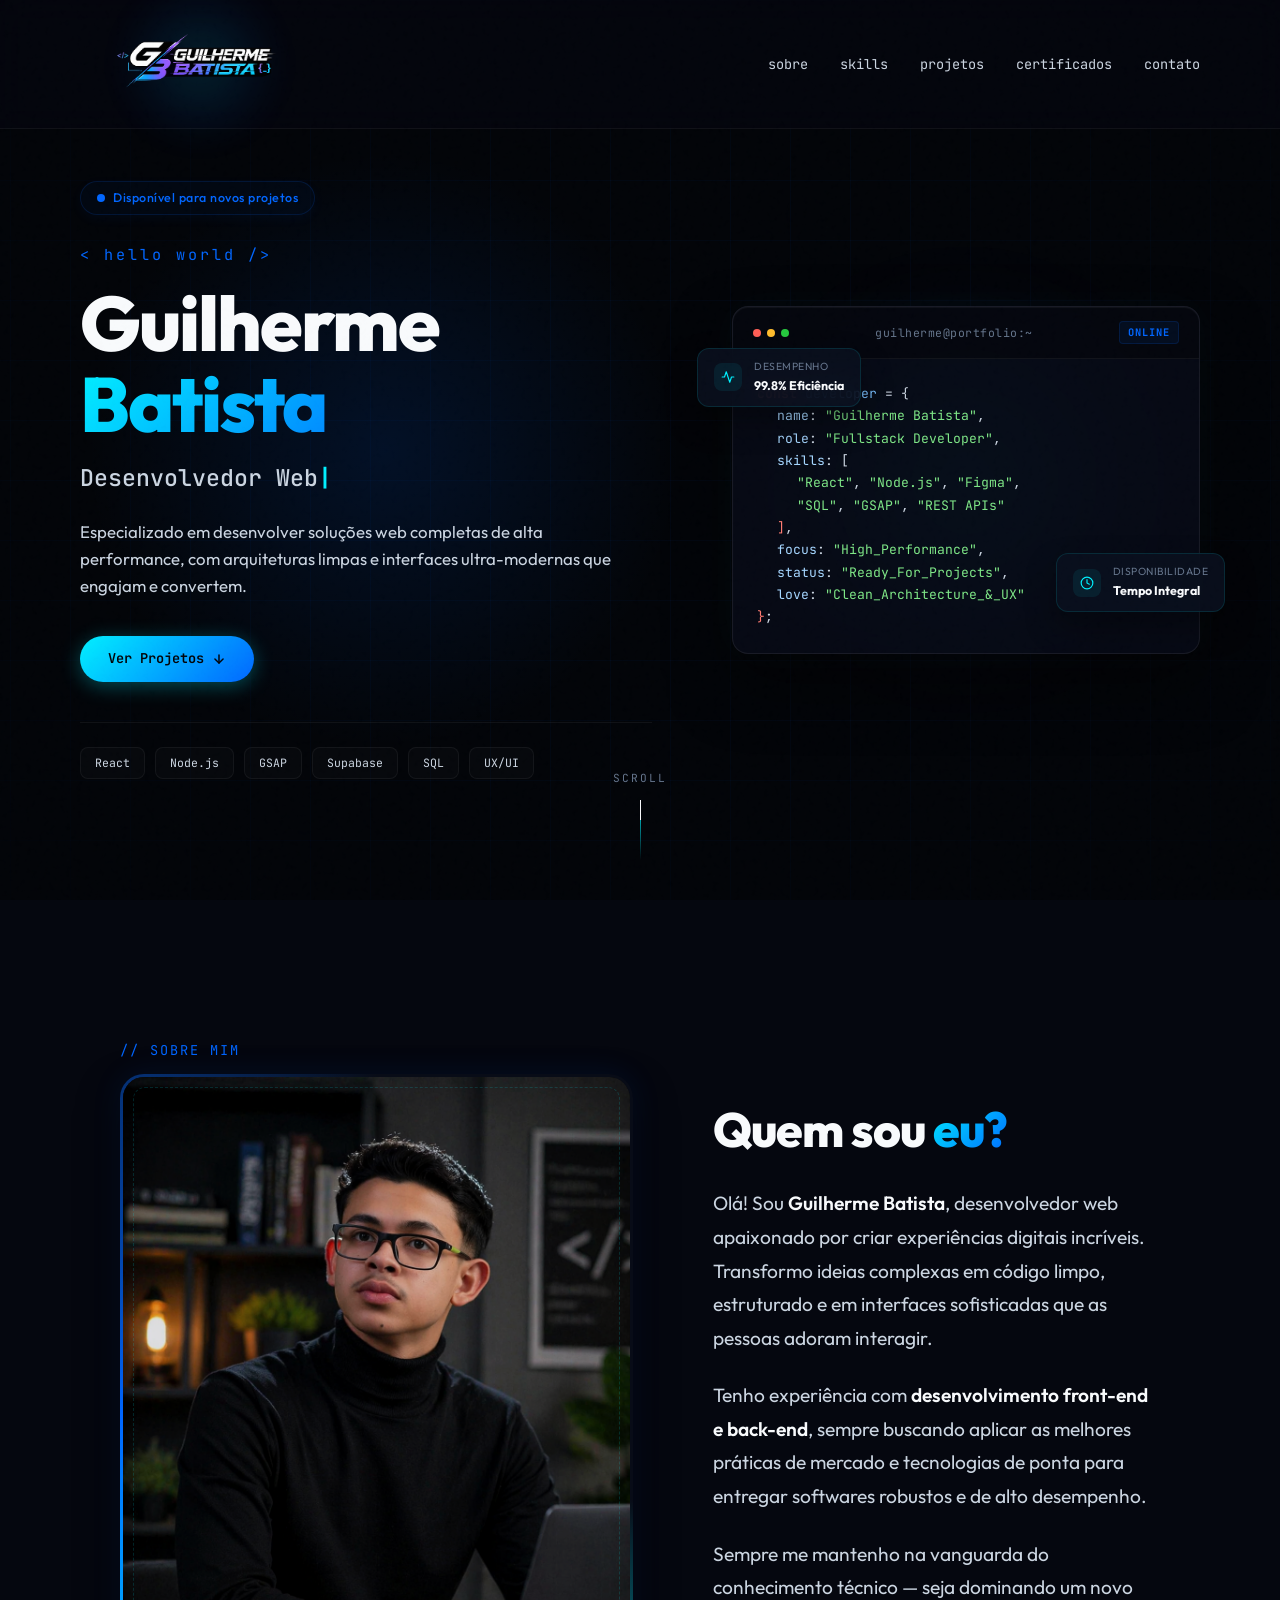
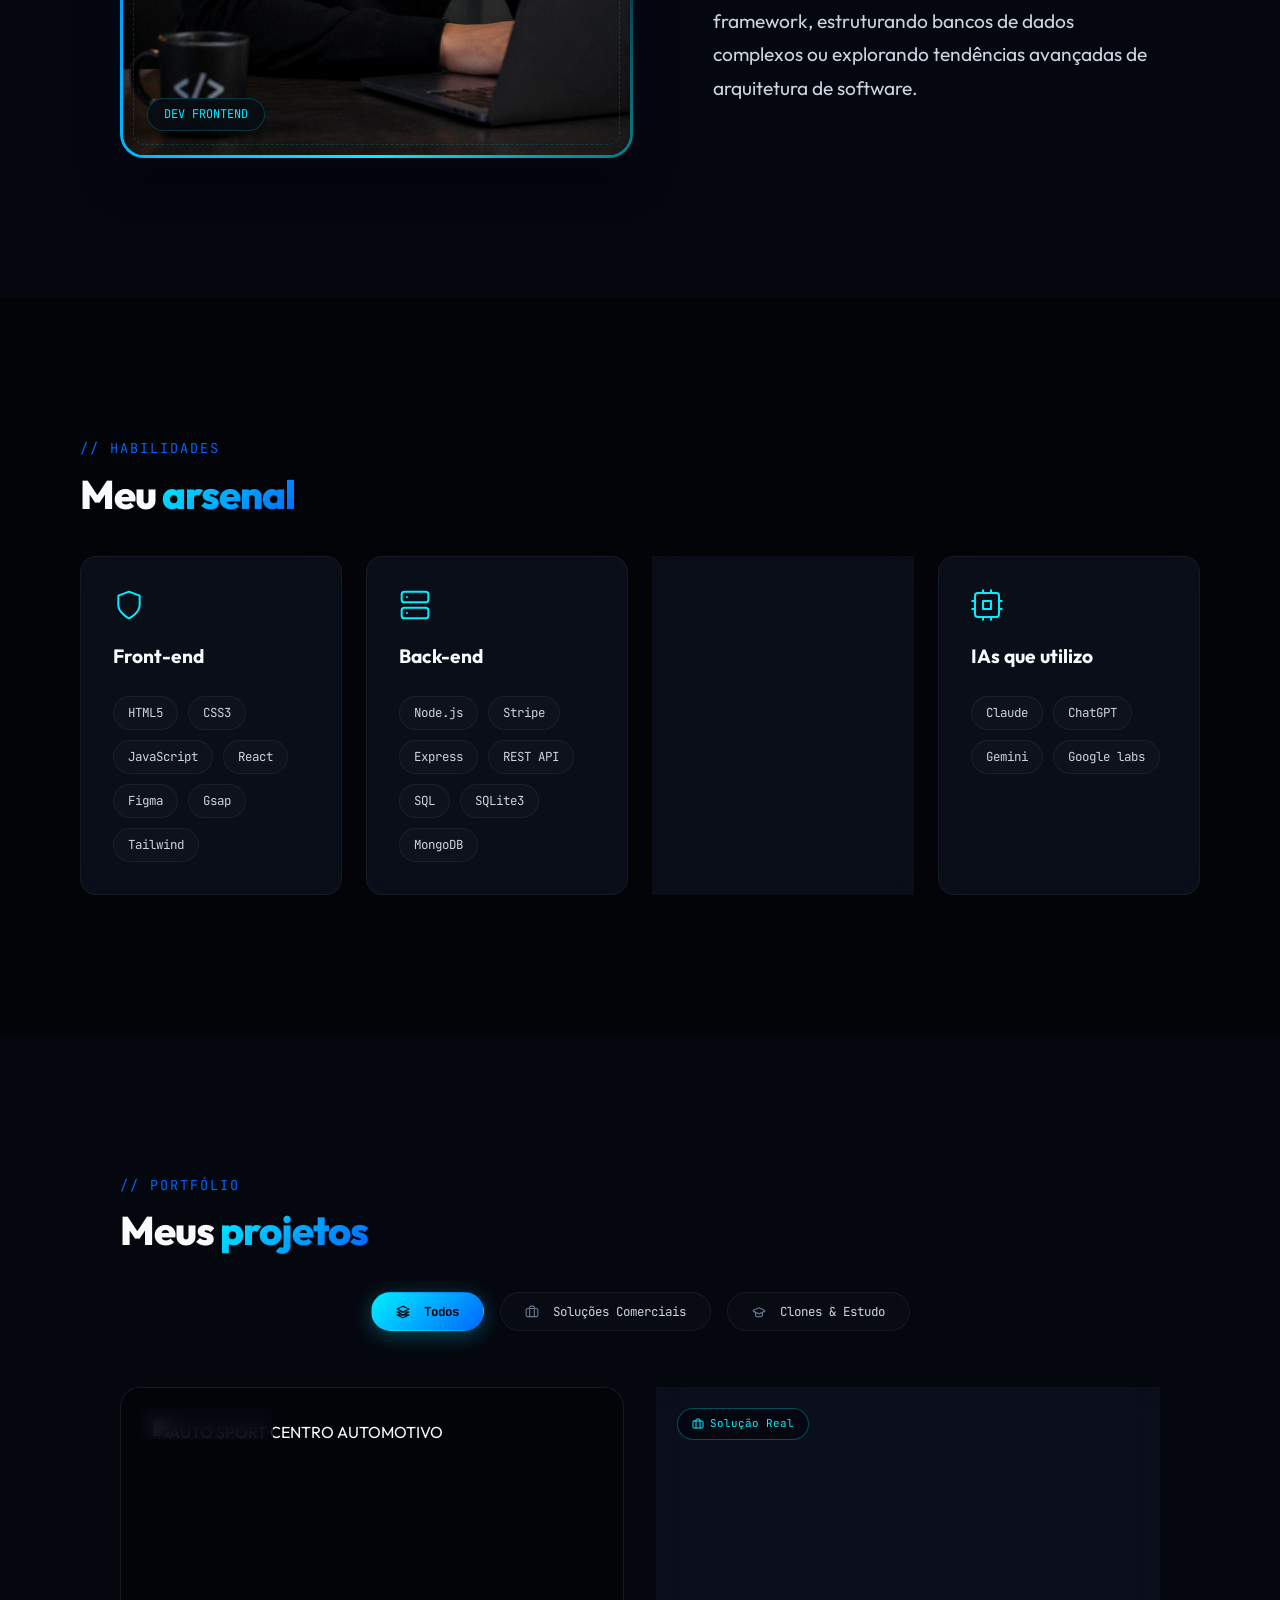
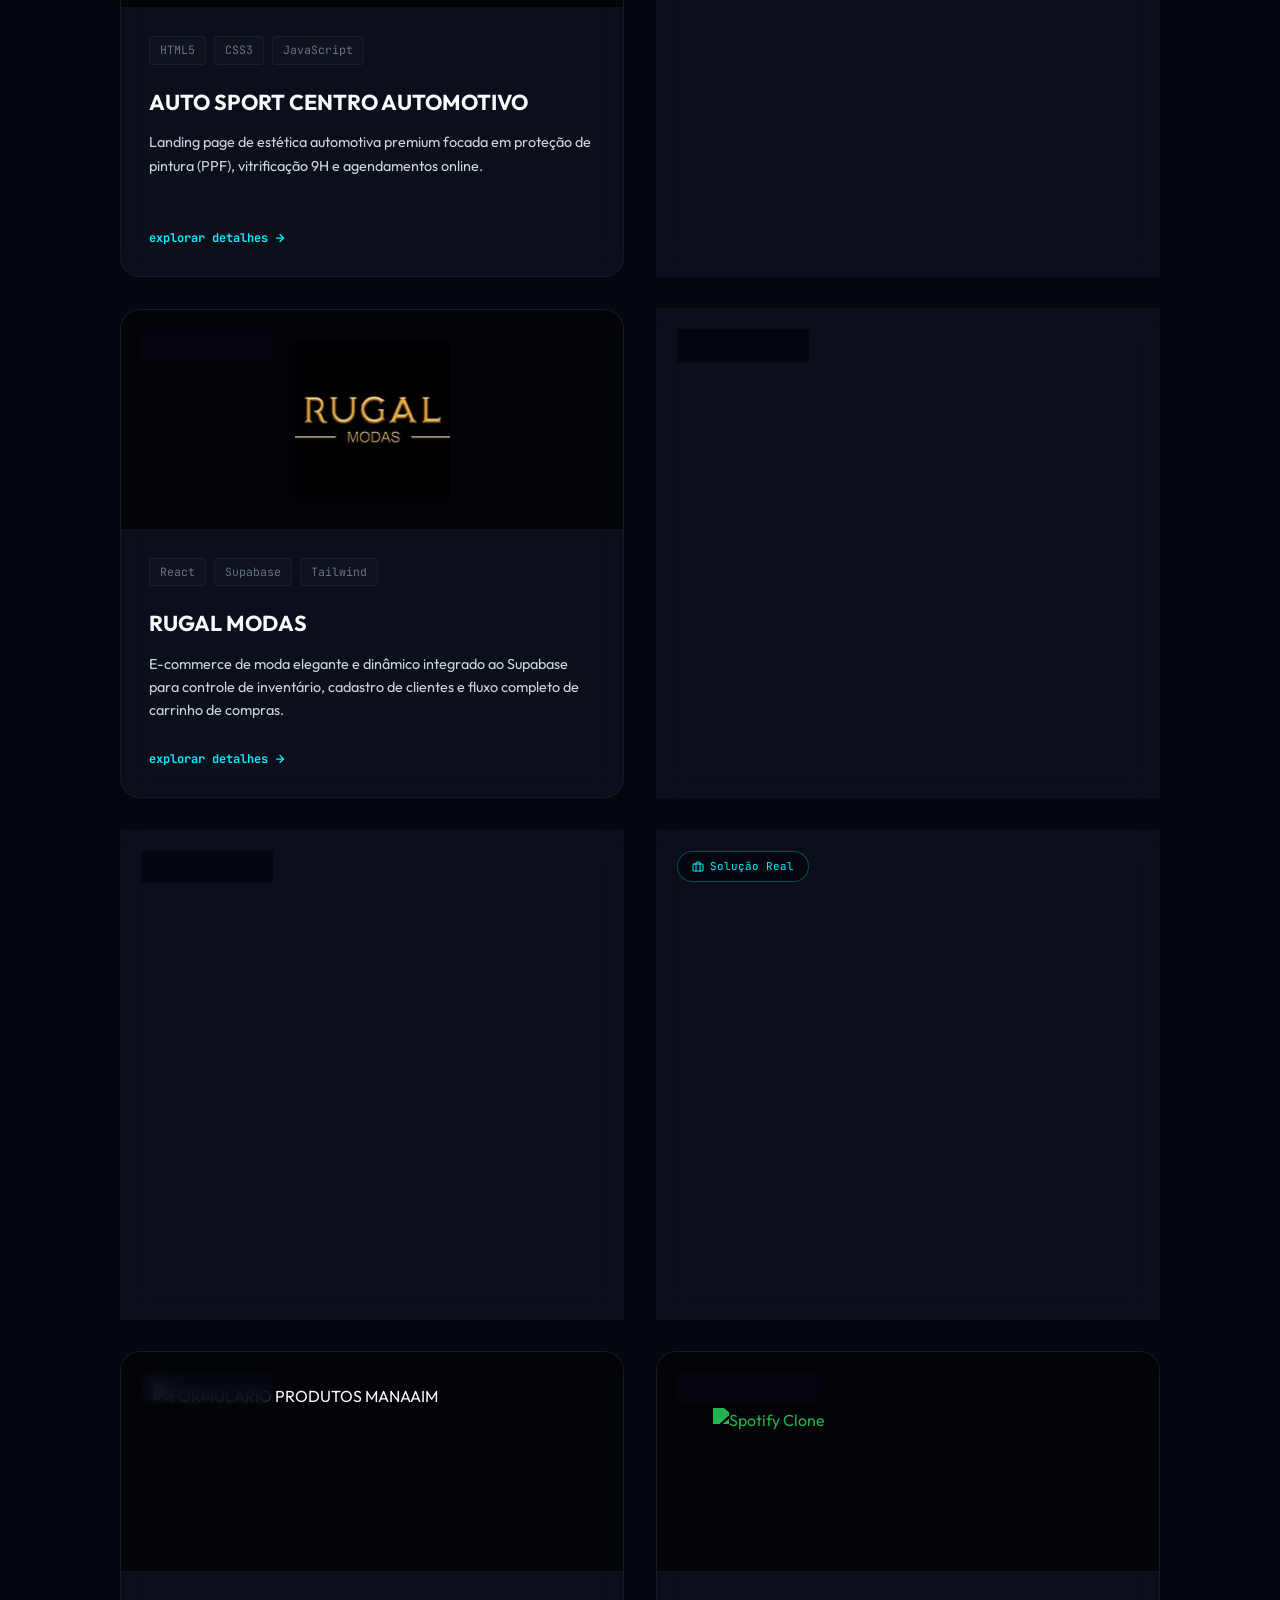
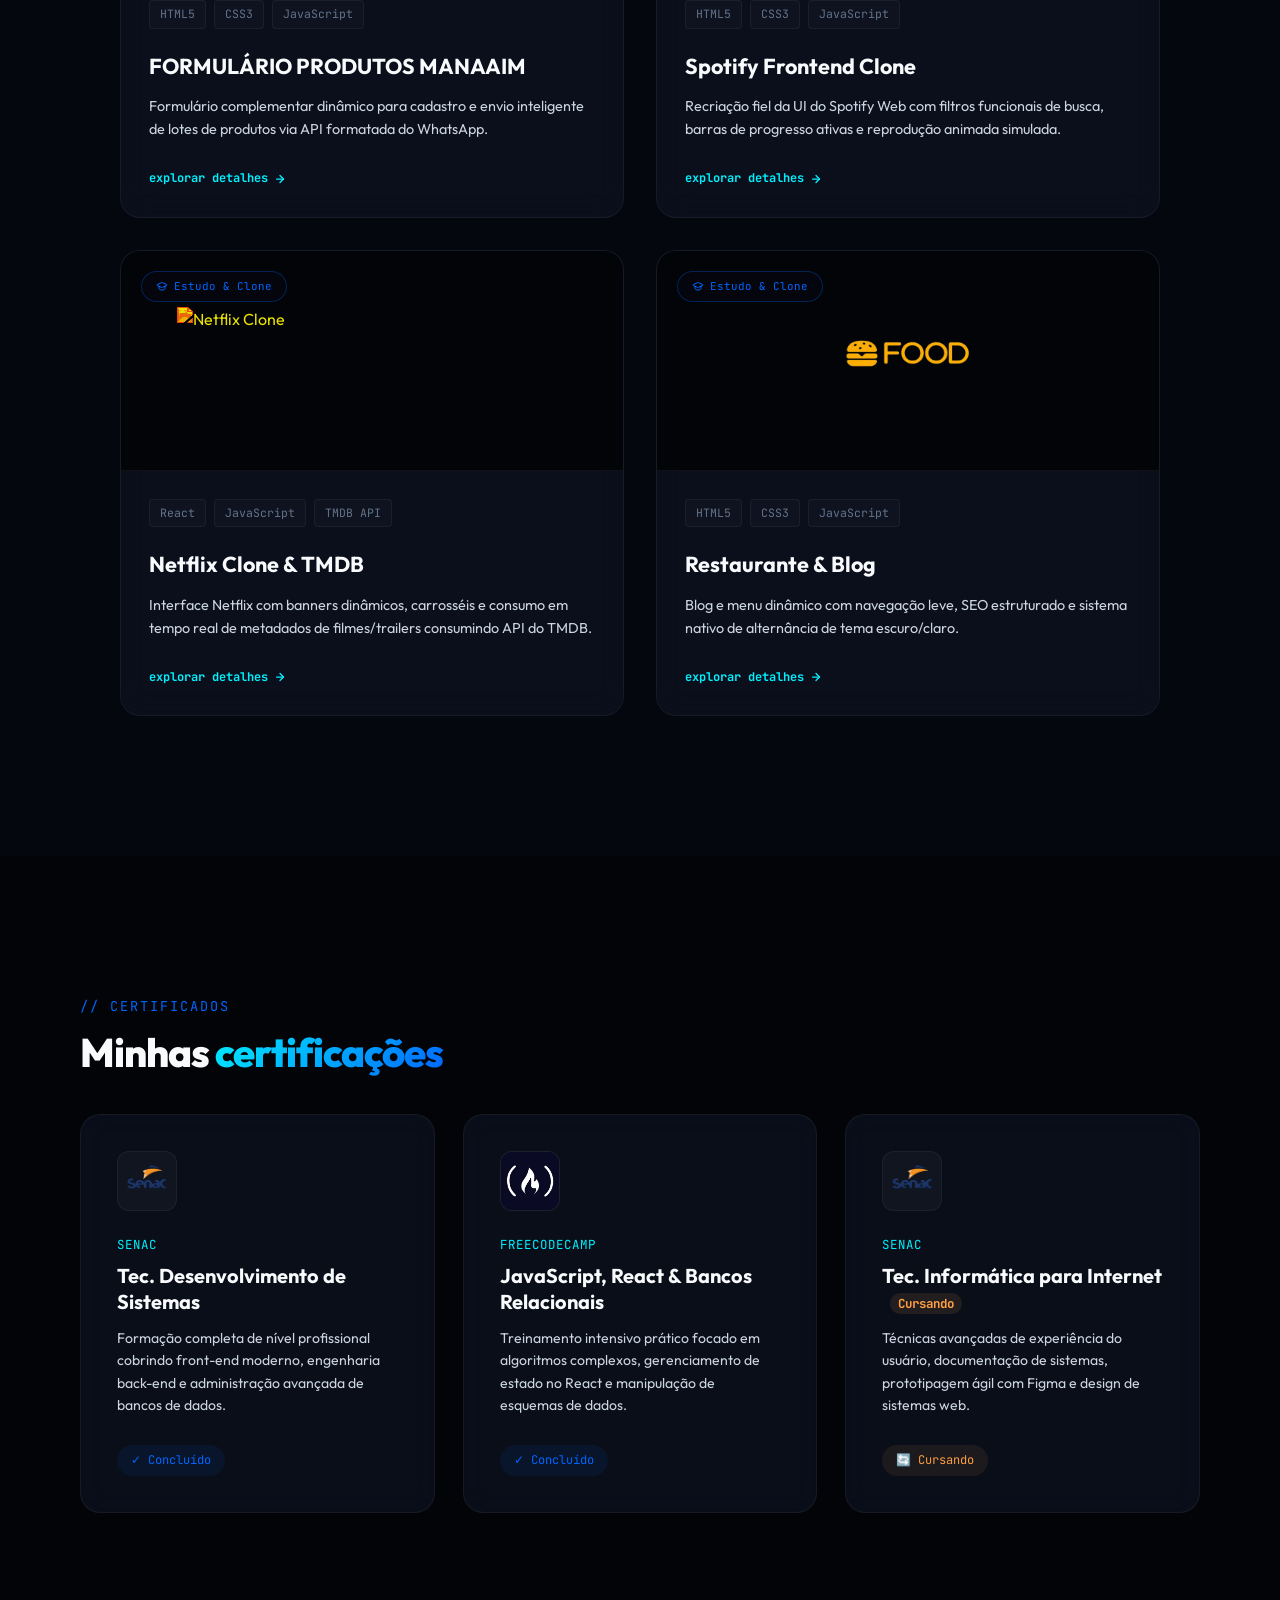
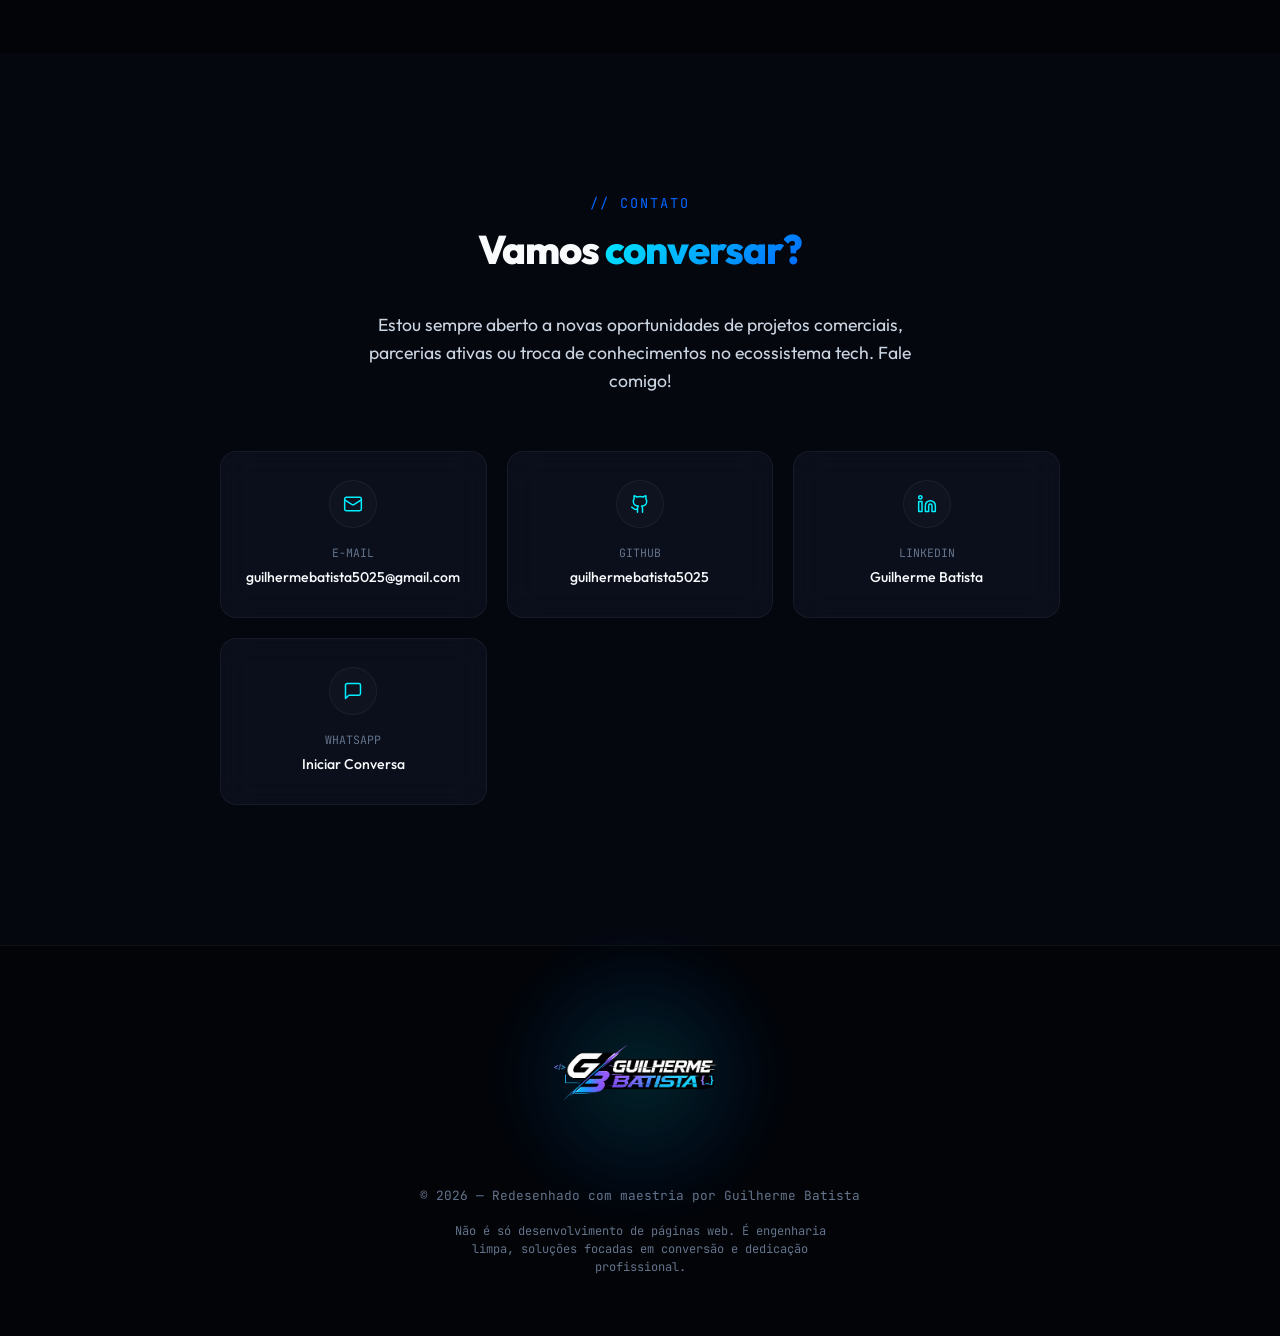
==== index.html @ a352746e "Adicionei minha logo e as imagens junto a uma solução de mostrar o site" ====
<!DOCTYPE html>
<html lang="pt-BR">
<head>
    <meta charset="UTF-8" />
    <meta name="viewport" content="width=device-width, initial-scale=1.0"/>
    <title>Guilherme Batista | Developer Portfolio</title>
    <link rel="icon" href="img-instituições/favicon.ico" type="image/x-icon">
    <link rel="stylesheet" href="style.css">
</head>
<body>

    <!-- Radial Glow Follower (Hero) -->
    <div class="hero-glow" id="heroGlow"></div>

    <!-- NAVEGAÇÃO -->
    <nav id="nav">
        <a href="#hero" class="nav-logo-wrap">
            <div class="logo-laser-container header-logo">
                <div class="logo-laser-inner">
                    <img src="img-projetos/gb-logo.png" alt="GB.dev Logo">
                </div>
            </div>
        </a>
        <ul class="nav-links">
            <li><a href="#sobre">sobre</a></li>
            <li><a href="#habilidades">skills</a></li>
            <li><a href="#projetos">projetos</a></li>
            <li><a href="#certificados">certificados</a></li>
            <li><a href="#contato">contato</a></li>
        </ul>
    </nav>

    <!-- HERO / BANNER PRINCIPAL -->
    <section id="hero">
        <div class="hero-grid"></div>
        <div class="hero-container">
            <!-- Coluna Esquerda: Conteúdo Técnico & Call To Actions -->
            <div class="hero-info">
                <div class="hero-status-badge">
                    <span class="pulse-dot"></span>
                    <span>Disponível para novos projetos</span>
                </div>
                <p class="hero-pre">&lt; hello world /&gt;</p>
                <h1 class="hero-name">Guilherme <span>Batista</span></h1>
                <p class="hero-role" id="typewriter"><span class="type-cursor">|</span></p>
                <p class="hero-description">Especializado em desenvolver soluções web completas de alta performance, com arquiteturas limpas e interfaces ultra-modernas que engajam e convertem.</p>
                
                <div class="hero-btns">
                    <a href="#projetos" class="btn btn-primary">
                        Ver Projetos 
                        <svg xmlns="http://www.w3.org/2000/svg" width="14" height="14" viewBox="0 0 24 24" fill="none" stroke="currentColor" stroke-width="2.5" stroke-linecap="round" stroke-linejoin="round"><line x1="12" y1="5" x2="12" y2="19"/><polyline points="19 12 12 19 5 12"/></svg>
                    </a>
                </div>
                
                <div class="hero-tech-pills">
                    <span class="tech-pill">React</span>
                    <span class="tech-pill">Node.js</span>
                    <span class="tech-pill">GSAP</span>
                    <span class="tech-pill">Supabase</span>
                    <span class="tech-pill">SQL</span>
                    <span class="tech-pill">UX/UI</span>
                </div>
            </div>

            <!-- Coluna Direita: O Terminal Cyberpunk Interativo -->
            <div class="hero-visual">
                <div class="visual-glow-background"></div>
                <div class="cyber-terminal">
                    <div class="terminal-header">
                        <div class="terminal-dots">
                            <span class="dot red"></span>
                            <span class="dot yellow"></span>
                            <span class="dot green"></span>
                        </div>
                        <div class="terminal-title">guilherme@portfolio:~</div>
                        <div class="terminal-status">ONLINE</div>
                    </div>
                    <div class="terminal-body">
                        <div class="code-line"><span class="c-keyword">const</span> <span class="c-variable">developer</span> = {</div>
                        <div class="code-line indent"><span class="c-key">name</span>: <span class="c-string">"Guilherme Batista"</span>,</div>
                        <div class="code-line indent"><span class="c-key">role</span>: <span class="c-string">"Fullstack Developer"</span>,</div>
                        <div class="code-line indent"><span class="c-key">skills</span>: [</div>
                        <div class="code-line indent-2"><span class="c-string">"React"</span>, <span class="c-string">"Node.js"</span>, <span class="c-string">"Figma"</span>,</div>
                        <div class="code-line indent-2"><span class="c-string">"SQL"</span>, <span class="c-string">"GSAP"</span>, <span class="c-string">"REST APIs"</span></div>
                        <div class="code-line indent"><span class="c-bracket">]</span>,</div>
                        <div class="code-line indent"><span class="c-key">focus</span>: <span class="c-string">"High_Performance"</span>,</div>
                        <div class="code-line indent"><span class="c-key">status</span>: <span class="c-string">"Ready_For_Projects"</span>,</div>
                        <div class="code-line indent"><span class="c-key">love</span>: <span class="c-string">"Clean_Architecture_&_UX"</span></div>
                        <div class="code-line"><span class="c-bracket">}</span>;</div>
                    </div>
                </div>
                
                <!-- Floating Mini Dashboard Widgets -->
                <div class="floating-widget system-health">
                    <div class="widget-icon">
                        <svg xmlns="http://www.w3.org/2000/svg" width="14" height="14" viewBox="0 0 24 24" fill="none" stroke="currentColor" stroke-width="2" stroke-linecap="round" stroke-linejoin="round"><path d="M22 12h-4l-3 9L9 3l-3 9H2"/></svg>
                    </div>
                    <div class="widget-details">
                        <span class="widget-label">Desempenho</span>
                        <span class="widget-val">99.8% Eficiência</span>
                    </div>
                </div>

                <div class="floating-widget user-commits">
                    <div class="widget-icon">
                        <svg xmlns="http://www.w3.org/2000/svg" width="14" height="14" viewBox="0 0 24 24" fill="none" stroke="currentColor" stroke-width="2" stroke-linecap="round" stroke-linejoin="round"><circle cx="12" cy="12" r="10"/><polyline points="12 6 12 12 16 14"/></svg>
                    </div>
                    <div class="widget-details">
                        <span class="widget-label">Disponibilidade</span>
                        <span class="widget-val">Tempo Integral</span>
                    </div>
                </div>
            </div>
        </div>
        <div class="hero-scroll">
            <span>scroll</span>
            <div class="scroll-line"></div>
        </div>
    </section>


    <!-------------------------- FINAL DA HERO  ------------------------------------->




    <!---------------------------------------------- SOBRE MIM --------------------------------------------->


    <section id="sobre">
        <p class="section-tag reveal">// sobre mim</p>
        <div class="about-grid">
            <div class="about-img-wrap reveal">
                <div class="about-img-inner">
                    <div class="about-img-border"></div>
                    <div class="about-img-placeholder">
                        <img src="img-projetos/Ambiente de trabalho moderno e acolhedor.png" alt="Espaço de Trabalho Moderno">
                    </div>
                    <div class="about-img-tag">DEV FRONTEND</div>
                </div>
            </div>
            
            <div class="about-text reveal">
                <h2 class="section-title">Quem sou <em>eu?</em></h2>
                <p>Olá! Sou <strong>Guilherme Batista</strong>, desenvolvedor web apaixonado por criar experiências digitais incríveis. Transformo ideias complexas em código limpo, estruturado e em interfaces sofisticadas que as pessoas adoram interagir.</p>
                <p>Tenho experiência com <strong>desenvolvimento front-end e back-end</strong>, sempre buscando aplicar as melhores práticas de mercado e tecnologias de ponta para entregar softwares robustos e de alto desempenho.</p>
                <p>Sempre me mantenho na vanguarda do conhecimento técnico — seja dominando um novo framework, estruturando bancos de dados complexos ou explorando tendências avançadas de arquitetura de software.</p>
            </div>
        </div>
    </section>

     <!-------------------------- FINAL DO SOBRE MIM   ------------------------------------->

 <!-- -------------------------- HABILIDADES  ------------------------------------->

    <!-- HABILIDADES / SKILLS -->
    <section id="habilidades">
        <div class="skills-wrapper">
            <p class="section-tag reveal">// habilidades</p>
            <h2 class="section-title reveal">Meu <em>arsenal</em></h2>
            
            <div class="skills-grid">
                
                <!-- Front-end -->
                <div class="skill-category reveal">
                    <div class="skill-cat-icon">
                        <svg xmlns="http://www.w3.org/2000/svg" width="32" height="32" viewBox="0 0 24 24" fill="none" stroke="currentColor" stroke-width="1.8" stroke-linecap="round" stroke-linejoin="round"><path d="M12 22s8-4 8-10V5l-8-3-8 3v7c0 6 8 10 8 10z"/></svg>
                    </div>
                    <div class="skill-cat-name">Front-end</div>
                    <div class="skill-pills">
                        <span class="pill">HTML5</span>
                        <span class="pill">CSS3</span>
                        <span class="pill">JavaScript</span>
                        <span class="pill">React</span>
                        <span class="pill">Figma</span>
                        <span class="pill">Gsap</span>
                        <span class="pill">Tailwind</span>
                    </div>
                </div>

                <!-- Back-end -->
                <div class="skill-category reveal">
                    <div class="skill-cat-icon">
                        <svg xmlns="http://www.w3.org/2000/svg" width="32" height="32" viewBox="0 0 24 24" fill="none" stroke="currentColor" stroke-width="1.8" stroke-linecap="round" stroke-linejoin="round"><rect width="20" height="8" x="2" y="2" rx="2" ry="2"/><rect width="20" height="8" x="2" y="14" rx="2" ry="2"/><line x1="6" y1="6" x2="6.01" y2="6"/><line x1="6" y1="18" x2="6.01" y2="18"/></svg>
                    </div>
                    <div class="skill-cat-name">Back-end</div>
                    <div class="skill-pills">
                        <span class="pill">Node.js</span>
                        <span class="pill">Stripe</span>
                        <span class="pill">Express</span>
                        <span class="pill">REST API</span>
                        <span class="pill">SQL</span>
                        <span class="pill">SQLite3</span>
                        <span class="pill">MongoDB</span>
                    </div>
                </div>

                <!-- Ferramentas -->
                <div class="skill-category reveal">
                    <div class="skill-cat-icon">
                        <svg xmlns="http://www.w3.org/2000/svg" width="32" height="32" viewBox="0 0 24 24" fill="none" stroke="currentColor" stroke-width="1.8" stroke-linecap="round" stroke-linejoin="round"><path d="M14.7 6.3a1 1 0 0 0 0 1.4l1.6 1.6a1 1 0 0 0 1.4 0l3.77-3.77a6 6 0 0 1-7.94 7.94l-6.91 6.91a2.12 2.12 0 0 1-3-3l6.91-6.91a6 6 0 0 1 7.94-7.94l-3.76 3.76z"/></svg>
                    </div>
                    <div class="skill-cat-name">Ferramentas</div>
                    <div class="skill-pills">
                        <span class="pill">Git</span>
                        <span class="pill">GitHub</span>
                        <span class="pill">Antigravity</span>
                        <span class="pill">Figma</span>
                        <span class="pill">Vercel</span>
                    </div>
                </div>

                <!-- IAs -->
                <div class="skill-category reveal">
                    <div class="skill-cat-icon">
                        <svg xmlns="http://www.w3.org/2000/svg" width="32" height="32" viewBox="0 0 24 24" fill="none" stroke="currentColor" stroke-width="1.8" stroke-linecap="round" stroke-linejoin="round"><rect width="18" height="18" x="3" y="3" rx="2"/><path d="M9 9h6v6H9z"/><path d="M9 1v2"/><path d="M15 1v2"/><path d="M9 21v2"/><path d="M15 21v2"/><path d="M21 9h2"/><path d="M21 15h2"/><path d="M1 9h2"/><path d="M1 15h2"/></svg>
                    </div>
                    <div class="skill-cat-name">IAs que utilizo</div>
                    <div class="skill-pills">
                        <span class="pill">Claude</span>
                        <span class="pill">ChatGPT</span>
                        <span class="pill">Gemini</span>
                        <span class="pill">Google labs</span>
                    </div>
                </div>

            </div>
        </div>
    </section>


     <!-------------------------- FINAL DO SOBRE MIM   ------------------------------------->

 <!-------------------------- INICIO DOS PROJETOS   ------------------------------------->

    <!-- PORTFÓLIO / PROJETOS -->
    <section id="projetos">
        <p class="section-tag reveal">// portfólio</p>
        <h2 class="section-title reveal">Meus <em>projetos</em></h2>
        
        <!-- Filtros Dinâmicos Premium -->
        <div class="project-filters reveal">
            <button class="filter-btn active" data-filter="all">
                <svg xmlns="http://www.w3.org/2000/svg" width="14" height="14" viewBox="0 0 24 24" fill="none" stroke="currentColor" stroke-width="2" stroke-linecap="round" stroke-linejoin="round" class="filter-icon" style="margin-right: 6px;"><polygon points="12 2 2 7 12 12 22 7 12 2"/><polygon points="2 17 12 22 22 17"/><polygon points="2 12 12 17 22 12"/></svg> Todos
            </button>
            <button class="filter-btn" data-filter="real">
                <svg xmlns="http://www.w3.org/2000/svg" width="14" height="14" viewBox="0 0 24 24" fill="none" stroke="currentColor" stroke-width="2" stroke-linecap="round" stroke-linejoin="round" class="filter-icon" style="margin-right: 6px;"><path d="M16 20V4a2 2 0 0 0-2-2h-4a2 2 0 0 0-2 2v16"/><rect width="20" height="14" x="2" y="6" rx="2"/></svg> Soluções Comerciais
            </button>
            <button class="filter-btn" data-filter="estudo">
                <svg xmlns="http://www.w3.org/2000/svg" width="14" height="14" viewBox="0 0 24 24" fill="none" stroke="currentColor" stroke-width="2" stroke-linecap="round" stroke-linejoin="round" class="filter-icon" style="margin-right: 6px;"><path d="M21.42 10.922a1 1 0 0 0-.019-1.838L12.83 5.18a2 2 0 0 0-1.66 0L2.6 9.08a1 1 0 0 0 0 1.832l8.57 3.91a2 2 0 0 0 1.66 0z"/><path d="M6 12v5c0 2 2 3 6 3s6-1 6-3v-5"/></svg> Clones & Estudo
            </button>
        </div>

        <!-- Grade de Projetos Estáticos -->
        <div class="projects-grid" id="projectsGrid">
            
            <!-- 1. AUTO SPORT CENTRO AUTOMOTIVO (real) -->
            <div class="project-card reveal" data-id="AUTO SPORT CENTRO AUTOMOTIVO" data-category="real">
                <div class="project-thumb">
                    <span class="project-badge-type real">
                        <svg xmlns="http://www.w3.org/2000/svg" width="12" height="12" viewBox="0 0 24 24" fill="none" stroke="currentColor" stroke-width="2" stroke-linecap="round" stroke-linejoin="round" class="project-badge-icon"><path d="M16 20V4a2 2 0 0 0-2-2h-4a2 2 0 0 0-2 2v16"/><rect width="20" height="14" x="2" y="6" rx="2"/></svg> Solução Real
                    </span>
                    <img src="https://autosportcentroautomotivo.vercel.app/img/logo-autosport.png" alt="AUTO SPORT CENTRO AUTOMOTIVO">
                
                    </div>
                <div class="project-body">
                    <div class="project-tags">
                        <span class="project-tag">HTML5</span>
                        <span class="project-tag">CSS3</span>
                        <span class="project-tag">JavaScript</span>
                    </div>
                    <h3 class="project-name">AUTO SPORT CENTRO AUTOMOTIVO</h3>
                    <p class="project-desc">Landing page de estética automotiva premium focada em proteção de pintura (PPF), vitrificação 9H e agendamentos online.</p>
                    <div class="project-card-footer">
                        Explorar Detalhes 
                        <svg xmlns="http://www.w3.org/2000/svg" width="12" height="12" viewBox="0 0 24 24" fill="none" stroke="currentColor" stroke-width="2.5" stroke-linecap="round" stroke-linejoin="round"><line x1="5" y1="12" x2="19" y2="12"/><polyline points="12 5 19 12 12 19"/></svg>
                    </div>
                </div>
            </div>

            <!-- 2. PDV MANAAIM-ICM (real) -->
            <div class="project-card reveal" data-id="PDV MANAAIM-ICM" data-category="real">
                <div class="project-thumb">
                    <span class="project-badge-type real">
                        <svg xmlns="http://www.w3.org/2000/svg" width="12" height="12" viewBox="0 0 24 24" fill="none" stroke="currentColor" stroke-width="2" stroke-linecap="round" stroke-linejoin="round" class="project-badge-icon"><path d="M16 20V4a2 2 0 0 0-2-2h-4a2 2 0 0 0-2 2v16"/><rect width="20" height="14" x="2" y="6" rx="2"/></svg> Solução Real
                    </span>
                    <img src="img-projetos/pdv-pro.png" alt="PDV MANAAIM-ICM">
                
                    </div>
                <div class="project-body">
                    <div class="project-tags">
                        <span class="project-tag">HTML</span>
                        <span class="project-tag">CSS</span>
                        <span class="project-tag">JavaScript</span>
                    </div>
                    <h3 class="project-name">PDV MANAAIM-ICM</h3>
                    <p class="project-desc">Sistema de PDV desenvolvido especialmente para cantina, eventos e arrecadações de igreja, integrando controle de estoque, fluxo ágil de carrinho e relatórios.</p>
                    <div class="project-card-footer">
                        Explorar Detalhes 
                        <svg xmlns="http://www.w3.org/2000/svg" width="12" height="12" viewBox="0 0 24 24" fill="none" stroke="currentColor" stroke-width="2.5" stroke-linecap="round" stroke-linejoin="round"><line x1="5" y1="12" x2="19" y2="12"/><polyline points="12 5 19 12 12 19"/></svg>
                    </div>
                </div>
            </div>

            <!-- 3. RUGAL MODAS (real) -->
            <div class="project-card reveal" data-id="ECOMMERCE - RUGAL MODAS" data-category="real">
                <div class="project-thumb">
                    <span class="project-badge-type real">
                        <svg xmlns="http://www.w3.org/2000/svg" width="12" height="12" viewBox="0 0 24 24" fill="none" stroke="currentColor" stroke-width="2" stroke-linecap="round" stroke-linejoin="round" class="project-badge-icon"><path d="M16 20V4a2 2 0 0 0-2-2h-4a2 2 0 0 0-2 2v16"/><rect width="20" height="14" x="2" y="6" rx="2"/></svg> Solução Real
                    </span>
                    <img src="img-projetos/rugal-logo.png" alt="RUGAL MODAS">
                
                    </div>
                <div class="project-body">
                    <div class="project-tags">
                        <span class="project-tag">React</span>
                        <span class="project-tag">Supabase</span>
                        <span class="project-tag">Tailwind</span>
                    </div>
                    <h3 class="project-name">RUGAL MODAS</h3>
                    <p class="project-desc">E-commerce de moda elegante e dinâmico integrado ao Supabase para controle de inventário, cadastro de clientes e fluxo completo de carrinho de compras.</p>
                    <div class="project-card-footer">
                        Explorar Detalhes 
                        <svg xmlns="http://www.w3.org/2000/svg" width="12" height="12" viewBox="0 0 24 24" fill="none" stroke="currentColor" stroke-width="2.5" stroke-linecap="round" stroke-linejoin="round"><line x1="5" y1="12" x2="19" y2="12"/><polyline points="12 5 19 12 12 19"/></svg>
                    </div>
                </div>
            </div>

            <!-- 4. SANCAR VEICULOS (real) -->
            <div class="project-card reveal" data-id="SANCAR VEICULOS" data-category="real">
                <div class="project-thumb">
                    <span class="project-badge-type real">
                        <svg xmlns="http://www.w3.org/2000/svg" width="12" height="12" viewBox="0 0 24 24" fill="none" stroke="currentColor" stroke-width="2" stroke-linecap="round" stroke-linejoin="round" class="project-badge-icon"><path d="M16 20V4a2 2 0 0 0-2-2h-4a2 2 0 0 0-2 2v16"/><rect width="20" height="14" x="2" y="6" rx="2"/></svg> Solução Real
                    </span>
                    <img src="https://sancarveiculosoficial.vercel.app/img/logo-escrita-branca.png" alt="SANCAR VEICULOS">
                
                    </div>
                <div class="project-body">
                    <div class="project-tags">
                        <span class="project-tag">HTML5</span>
                        <span class="project-tag">CSS3</span>
                        <span class="project-tag">JavaScript</span>
                    </div>
                    <h3 class="project-name">SANCAR VEICULOS</h3>
                    <p class="project-desc">Website sofisticado para concessionária com carregador com reprodução de vídeo, animações fluidas GSAP e vitrine dinâmica de seminovos.</p>
                    <div class="project-card-footer">
                        Explorar Detalhes 
                        <svg xmlns="http://www.w3.org/2000/svg" width="12" height="12" viewBox="0 0 24 24" fill="none" stroke="currentColor" stroke-width="2.5" stroke-linecap="round" stroke-linejoin="round"><line x1="5" y1="12" x2="19" y2="12"/><polyline points="12 5 19 12 12 19"/></svg>
                    </div>
                </div>
            </div>

            <!-- 5. MENELLI VEICULOS (real) -->
            <div class="project-card reveal" data-id="MENELLI VEICULOS" data-category="real">
                <div class="project-thumb">
                    <span class="project-badge-type real">
                        <svg xmlns="http://www.w3.org/2000/svg" width="12" height="12" viewBox="0 0 24 24" fill="none" stroke="currentColor" stroke-width="2" stroke-linecap="round" stroke-linejoin="round" class="project-badge-icon"><path d="M16 20V4a2 2 0 0 0-2-2h-4a2 2 0 0 0-2 2v16"/><rect width="20" height="14" x="2" y="6" rx="2"/></svg> Solução Real
                    </span>
                    <img src="https://menelliveiculosoficial.vercel.app/imagens/logo/logo.png" alt="MENELLI VEICULOS">
                
                    </div>
                <div class="project-body">
                    <div class="project-tags">
                        <span class="project-tag">HTML5</span>
                        <span class="project-tag">CSS3</span>
                        <span class="project-tag">JavaScript</span>
                    </div>
                    <h3 class="project-name">MENELLI VEICULOS</h3>
                    <p class="project-desc">Plataforma premium para portal de seminovos com busca por filtros, simulador de financiamento automatizado e widget de atendimento dinâmico.</p>
                    <div class="project-card-footer">
                        Explorar Detalhes 
                        <svg xmlns="http://www.w3.org/2000/svg" width="12" height="12" viewBox="0 0 24 24" fill="none" stroke="currentColor" stroke-width="2.5" stroke-linecap="round" stroke-linejoin="round"><line x1="5" y1="12" x2="19" y2="12"/><polyline points="12 5 19 12 12 19"/></svg>
                    </div>
                </div>
            </div>

            <!-- 6. GLAUCIA ELEGANCIA ESTILO (real) -->
            <div class="project-card reveal" data-id="GLAUCIA ELEGANCIA ESTILO" data-category="real">
                <div class="project-thumb">
                    <span class="project-badge-type real">
                        <svg xmlns="http://www.w3.org/2000/svg" width="12" height="12" viewBox="0 0 24 24" fill="none" stroke="currentColor" stroke-width="2" stroke-linecap="round" stroke-linejoin="round" class="project-badge-icon"><path d="M16 20V4a2 2 0 0 0-2-2h-4a2 2 0 0 0-2 2v16"/><rect width="20" height="14" x="2" y="6" rx="2"/></svg> Solução Real
                    </span>
                    <img src="img-projetos/glaucia-logo.png" alt="GLAUCIA ELEGANCIA ESTILO">
                
                    </div>
                <div class="project-body">
                    <div class="project-tags">
                        <span class="project-tag">React</span>
                        <span class="project-tag">Node.js</span>
                        <span class="project-tag">Supabase</span>
                    </div>
                    <h3 class="project-name">GLAUCIA ELEGANCIA ESTILO</h3>
                    <p class="project-desc">Sistema SaaS completo para salão e estética, com notificações automáticas, fluxo de pagamentos de reserva integrado e painel administrativo.</p>
                    <div class="project-card-footer">
                        Explorar Detalhes 
                        <svg xmlns="http://www.w3.org/2000/svg" width="12" height="12" viewBox="0 0 24 24" fill="none" stroke="currentColor" stroke-width="2.5" stroke-linecap="round" stroke-linejoin="round"><line x1="5" y1="12" x2="19" y2="12"/><polyline points="12 5 19 12 12 19"/></svg>
                    </div>
                </div>
            </div>

            <!-- 7. FORMULÁRIO PRODUTOS MANAAIM (real) -->
            <div class="project-card reveal" data-id="FORMULARIO PRODUTOS MANAAIM" data-category="real">
                <div class="project-thumb">
                    <span class="project-badge-type real">
                        <svg xmlns="http://www.w3.org/2000/svg" width="12" height="12" viewBox="0 0 24 24" fill="none" stroke="currentColor" stroke-width="2" stroke-linecap="round" stroke-linejoin="round" class="project-badge-icon"><path d="M16 20V4a2 2 0 0 0-2-2h-4a2 2 0 0 0-2 2v16"/><rect width="20" height="14" x="2" y="6" rx="2"/></svg> Solução Real
                    </span>
                    <img src="https://manaaim-pdv.vercel.app/icon-512.png" alt="FORMULÁRIO PRODUTOS MANAAIM">
                
                    </div>
                <div class="project-body">
                    <div class="project-tags">
                        <span class="project-tag">HTML5</span>
                        <span class="project-tag">CSS3</span>
                        <span class="project-tag">JavaScript</span>
                    </div>
                    <h3 class="project-name">FORMULÁRIO PRODUTOS MANAAIM</h3>
                    <p class="project-desc">Formulário complementar dinâmico para cadastro e envio inteligente de lotes de produtos via API formatada do WhatsApp.</p>
                    <div class="project-card-footer">
                        Explorar Detalhes 
                        <svg xmlns="http://www.w3.org/2000/svg" width="12" height="12" viewBox="0 0 24 24" fill="none" stroke="currentColor" stroke-width="2.5" stroke-linecap="round" stroke-linejoin="round"><line x1="5" y1="12" x2="19" y2="12"/><polyline points="12 5 19 12 12 19"/></svg>
                    </div>
                </div>
            </div>

            <!-- 8. SPOTIFY CLONE (estudo) -->
            <div class="project-card reveal" data-id="spotify" data-category="estudo">
                <div class="project-thumb">
                    <span class="project-badge-type estudo">
                        <svg xmlns="http://www.w3.org/2000/svg" width="12" height="12" viewBox="0 0 24 24" fill="none" stroke="currentColor" stroke-width="2" stroke-linecap="round" stroke-linejoin="round" class="project-badge-icon"><path d="M21.42 10.922a1 1 0 0 0-.019-1.838L12.83 5.18a2 2 0 0 0-1.66 0L2.6 9.08a1 1 0 0 0 0 1.832l8.57 3.91a2 2 0 0 0 1.66 0z"/><path d="M6 12v5c0 2 2 3 6 3s6-1 6-3v-5"/></svg> Estudo & Clone
                    </span>
                    <img src="https://cdn.jsdelivr.net/gh/simple-icons/simple-icons/icons/spotify.svg" alt="Spotify Clone">
                
                    </div>
                <div class="project-body">
                    <div class="project-tags">
                        <span class="project-tag">HTML5</span>
                        <span class="project-tag">CSS3</span>
                        <span class="project-tag">JavaScript</span>
                    </div>
                    <h3 class="project-name">Spotify Frontend Clone</h3>
                    <p class="project-desc">Recriação fiel da UI do Spotify Web com filtros funcionais de busca, barras de progresso ativas e reprodução animada simulada.</p>
                    <div class="project-card-footer">
                        Explorar Detalhes 
                        <svg xmlns="http://www.w3.org/2000/svg" width="12" height="12" viewBox="0 0 24 24" fill="none" stroke="currentColor" stroke-width="2.5" stroke-linecap="round" stroke-linejoin="round"><line x1="5" y1="12" x2="19" y2="12"/><polyline points="12 5 19 12 12 19"/></svg>
                    </div>
                </div>
            </div>

            <!-- 9. NETFLIX CLONE (estudo) -->
            <div class="project-card reveal" data-id="netflix" data-category="estudo">
                <div class="project-thumb">
                    <span class="project-badge-type estudo">
                        <svg xmlns="http://www.w3.org/2000/svg" width="12" height="12" viewBox="0 0 24 24" fill="none" stroke="currentColor" stroke-width="2" stroke-linecap="round" stroke-linejoin="round" class="project-badge-icon"><path d="M21.42 10.922a1 1 0 0 0-.019-1.838L12.83 5.18a2 2 0 0 0-1.66 0L2.6 9.08a1 1 0 0 0 0 1.832l8.57 3.91a2 2 0 0 0 1.66 0z"/><path d="M6 12v5c0 2 2 3 6 3s6-1 6-3v-5"/></svg> Estudo & Clone
                    </span>
                    <img src="https://cdn.jsdelivr.net/gh/simple-icons/simple-icons/icons/netflix.svg" alt="Netflix Clone">
                
                    </div>
                <div class="project-body">
                    <div class="project-tags">
                        <span class="project-tag">React</span>
                        <span class="project-tag">JavaScript</span>
                        <span class="project-tag">TMDB API</span>
                    </div>
                    <h3 class="project-name">Netflix Clone & TMDB</h3>
                    <p class="project-desc">Interface Netflix com banners dinâmicos, carrosséis e consumo em tempo real de metadados de filmes/trailers consumindo API do TMDB.</p>
                    <div class="project-card-footer">
                        Explorar Detalhes 
                        <svg xmlns="http://www.w3.org/2000/svg" width="12" height="12" viewBox="0 0 24 24" fill="none" stroke="currentColor" stroke-width="2.5" stroke-linecap="round" stroke-linejoin="round"><line x1="5" y1="12" x2="19" y2="12"/><polyline points="12 5 19 12 12 19"/></svg>
                    </div>
                </div>
            </div>

            <!-- 10. RESTAURANTE BLOG (estudo) -->
            <div class="project-card reveal" data-id="food" data-category="estudo">
                <div class="project-thumb">
                    <span class="project-badge-type estudo">
                        <svg xmlns="http://www.w3.org/2000/svg" width="12" height="12" viewBox="0 0 24 24" fill="none" stroke="currentColor" stroke-width="2" stroke-linecap="round" stroke-linejoin="round" class="project-badge-icon"><path d="M21.42 10.922a1 1 0 0 0-.019-1.838L12.83 5.18a2 2 0 0 0-1.66 0L2.6 9.08a1 1 0 0 0 0 1.832l8.57 3.91a2 2 0 0 0 1.66 0z"/><path d="M6 12v5c0 2 2 3 6 3s6-1 6-3v-5"/></svg> Estudo & Clone
                    </span>
                    <img src="img-projetos/food.png" alt="Restaurante & Blog">
                
                    </div>
                <div class="project-body">
                    <div class="project-tags">
                        <span class="project-tag">HTML5</span>
                        <span class="project-tag">CSS3</span>
                        <span class="project-tag">JavaScript</span>
                    </div>
                    <h3 class="project-name">Restaurante & Blog</h3>
                    <p class="project-desc">Blog e menu dinâmico com navegação leve, SEO estruturado e sistema nativo de alternância de tema escuro/claro.</p>
                    <div class="project-card-footer">
                        Explorar Detalhes 
                        <svg xmlns="http://www.w3.org/2000/svg" width="12" height="12" viewBox="0 0 24 24" fill="none" stroke="currentColor" stroke-width="2.5" stroke-linecap="round" stroke-linejoin="round"><line x1="5" y1="12" x2="19" y2="12"/><polyline points="12 5 19 12 12 19"/></svg>
                    </div>
                </div>
            </div>

        </div>
    </section>

    <!-- CERTIFICADOS -->
    <section id="certificados">
        <div class="inner">
            <p class="section-tag reveal">// certificados</p>
            <h2 class="section-title reveal">Minhas <em>certificações</em></h2>
            
            <div class="cert-grid">

                <div class="cert-card reveal">
                    <div class="cert-logo">
                        <img src="img-instituições/YRPTJlh3XMC3WjMjpB3RKfqRwhmGAzc6Vud8Nmaj.png" alt="SENAC">
                    </div>
                    <div class="cert-institution">SENAC</div>
                    <div class="cert-title">Tec. Desenvolvimento de Sistemas</div>
                    <div class="cert-desc">Formação completa de nível profissional cobrindo front-end moderno, engenharia back-end e administração avançada de bancos de dados.</div>
                    <span class="cert-badge">✓ Concluído</span>
                </div>

                <div class="cert-card reveal">
                    <div class="cert-logo-free-code">
                        <img src="img-instituições/unnamed.png" alt="freeCodeCamp">
                    </div>
                    <div class="cert-institution">freeCodeCamp</div>
                    <div class="cert-title">JavaScript, React & Bancos Relacionais</div>
                    <div class="cert-desc">Treinamento intensivo prático focado em algoritmos complexos, gerenciamento de estado no React e manipulação de esquemas de dados.</div>
                    <span class="cert-badge">✓ Concluído</span>
                </div>

                <div class="cert-card reveal">
                    <div class="cert-logo">
                        <img src="img-instituições/YRPTJlh3XMC3WjMjpB3RKfqRwhmGAzc6Vud8Nmaj.png" alt="SENAC">
                    </div>
                    <div class="cert-institution">SENAC</div>
                    <div class="cert-title-senac-2">Tec. Informática para Internet <span>Cursando</span></div>
                    <div class="cert-desc">Técnicas avançadas de experiência do usuário, documentação de sistemas, prototipagem ágil com Figma e design de sistemas web.</div>
                    <span class="cert-badge" style="color:#ff9f43; background:rgba(255, 159, 67, 0.08);">🔄 Cursando</span>
                </div>

            </div>
        </div>
    </section>

    <!-- CONTATO -->
    <section id="contato">
        <div class="contact-wrap">
            <p class="section-tag reveal">// contato</p>
            <h2 class="section-title reveal">Vamos <em>conversar?</em></h2>
            <p class="contact-sub reveal">Estou sempre aberto a novas oportunidades de projetos comerciais, parcerias ativas ou troca de conhecimentos no ecossistema tech. Fale comigo!</p>

            <div class="contact-cards-grid reveal">
                
                <!-- Email -->
                <a href="mailto:guilhermebatista5025@gmail.com" class="contact-card-link">
                    <div class="contact-card-icon">
                        <svg xmlns="http://www.w3.org/2000/svg" width="20" height="20" viewBox="0 0 24 24" fill="none" stroke="currentColor" stroke-width="2" stroke-linecap="round" stroke-linejoin="round"><rect width="20" height="16" x="2" y="4" rx="2"/><path d="m22 7-8.97 5.7a1.94 1.94 0 0 1-2.06 0L2 7"/></svg>
                    </div>
                    <div class="contact-card-info">
                        <span class="contact-card-label">E-mail</span>
                        <span class="contact-card-value">guilhermebatista5025@gmail.com</span>
                    </div>
                </a>

                <!-- GitHub -->
                <a href="https://github.com/guilhermebatista5025" target="_blank" class="contact-card-link">
                    <div class="contact-card-icon">
                        <svg xmlns="http://www.w3.org/2000/svg" width="20" height="20" viewBox="0 0 24 24" fill="none" stroke="currentColor" stroke-width="2" stroke-linecap="round" stroke-linejoin="round"><path d="M15 22v-4a4.8 4.8 0 0 0-1-3.5c3 0 6-2 6-5.5.08-1.25-.27-2.48-1-3.5.28-1.15.28-2.35 0-3.5 0 0-1 0-3 1.5-2.64-.5-5.36-.5-8 0C6 2 5 2 5 2c-.3 1.15-.3 2.35 0 3.5A5.403 5.403 0 0 0 4 9c0 3.5 3 5.5 6 5.5-.39.49-.68 1.05-.85 1.65-.17.6-.22 1.23-.15 1.85v4"/><path d="M9 18c-4.51 2-5-2-7-2"/></svg>
                    </div>
                    <div class="contact-card-info">
                        <span class="contact-card-label">GitHub</span>
                        <span class="contact-card-value">guilhermebatista5025</span>
                    </div>
                </a>

                <!-- LinkedIn -->
                <a href="https://www.linkedin.com/in/guilherme-batista-de-oliveira-823a833b4/?isSelfProfile=true" target="_blank" class="contact-card-link">
                    <div class="contact-card-icon">
                        <svg xmlns="http://www.w3.org/2000/svg" width="20" height="20" viewBox="0 0 24 24" fill="none" stroke="currentColor" stroke-width="2" stroke-linecap="round" stroke-linejoin="round"><path d="M16 8a6 6 0 0 1 6 6v7h-4v-7a2 2 0 0 0-2-2 2 2 0 0 0-2 2v7h-4v-7a6 6 0 0 1 6-6z"/><rect width="4" height="12" x="2" y="9"/><circle cx="4" cy="4" r="2"/></svg>
                    </div>
                    <div class="contact-card-info">
                        <span class="contact-card-label">LinkedIn</span>
                        <span class="contact-card-value">Guilherme Batista</span>
                    </div>
                </a>

                <!-- WhatsApp -->
                <a href="https://wa.me/qr/G6O7NTRYQ3F6L1" target="_blank" class="contact-card-link">
                    <div class="contact-card-icon">
                        <svg xmlns="http://www.w3.org/2000/svg" width="20" height="20" viewBox="0 0 24 24" fill="none" stroke="currentColor" stroke-width="2" stroke-linecap="round" stroke-linejoin="round"><path d="M21 15a2 2 0 0 1-2 2H7l-4 4V5a2 2 0 0 1 2-2h14a2 2 0 0 1 2 2z"/></svg>
                    </div>
                    <div class="contact-card-info">
                        <span class="contact-card-label">WhatsApp</span>
                        <span class="contact-card-value">Iniciar Conversa</span>
                    </div>
                </a>

            </div>
        </div>
    </section>

    <!-- FOOTER -->
    <footer>
        <div class="logo-laser-container footer-logo">
            <div class="logo-laser-inner">
                <img src="img-projetos/gb-logo.png" alt="GB.dev Logo">
            </div>
        </div>
        <p>© 2026 — Redesenhado com maestria por Guilherme Batista</p>
        <span>Não é só desenvolvimento de páginas web. É engenharia limpa, soluções focadas em conversão e dedicação profissional.</span>
    </footer>

    <!-- DETALHES MODAL (POPUP) -->
    <div class="project-modal" id="projectModal" role="dialog" aria-hidden="true">
        <div class="modal-backdrop" id="modalBackdrop"></div>
        <div class="modal-content">
            <button class="modal-close-btn" id="modalCloseBtn" aria-label="Fechar">&times;</button>
            
            <div class="modal-grid">
                <!-- Lado Esquerdo: Screenshots com Slider -->
                <div class="modal-gallery">
                    <div class="modal-slider" id="modalSlider">
                        <!-- Injetado dinamicamente via JS -->
                    </div>
                    <div class="modal-slider-controls" id="modalSliderControls">
                        <button class="slider-arrow prev" id="sliderPrevBtn">
                            <svg xmlns="http://www.w3.org/2000/svg" width="18" height="18" viewBox="0 0 24 24" fill="none" stroke="currentColor" stroke-width="2.5" stroke-linecap="round" stroke-linejoin="round"><polyline points="15 18 9 12 15 6"/></svg>
                        </button>
                        <button class="slider-arrow next" id="sliderNextBtn">
                            <svg xmlns="http://www.w3.org/2000/svg" width="18" height="18" viewBox="0 0 24 24" fill="none" stroke="currentColor" stroke-width="2.5" stroke-linecap="round" stroke-linejoin="round"><polyline points="9 18 15 12 9 6"/></svg>
                        </button>
                    </div>
                    <div class="modal-slider-dots" id="modalSliderDots"></div>
                </div>
                
                <!-- Lado Direito: Informações Técnicas -->
                <div class="modal-info">
                    <div class="modal-info-grid">
                        <div class="modal-info-left">
                            <div class="modal-tags" id="modalTags">
                                <!-- Injetado dinamicamente via JS -->
                            </div>
                            <h3 class="modal-title" id="modalTitle">Nome do Projeto</h3>
                            <p class="modal-desc" id="modalDesc">Descrição técnica detalhada do projeto...</p>
                        </div>
                        
                        <div class="modal-info-right">
                            <div class="modal-features-wrap">
                                <h4>Destaques & Soluções:</h4>
                                <ul class="modal-features" id="modalFeatures">
                                    <!-- Injetado dinamicamente via JS -->
                                </ul>
                            </div>
                            
                            <div class="modal-actions">
                                <a href="#" class="btn btn-primary" id="modalDemoLink" target="_blank">
                                    Acessar Projeto
                                    <svg xmlns="http://www.w3.org/2000/svg" width="14" height="14" viewBox="0 0 24 24" fill="none" stroke="currentColor" stroke-width="2" stroke-linecap="round" stroke-linejoin="round"><path d="M18 13v6a2 2 0 0 1-2 2H5a2 2 0 0 1-2-2V8a2 2 0 0 1 2-2h6"/><polyline points="15 3 21 3 21 9"/><line x1="10" y1="14" x2="21" y2="3"/></svg>
                                </a>
                                <a href="#" class="btn btn-outline" id="modalGithubLink" target="_blank">
                                    Ver Repositório 
                                    <svg xmlns="http://www.w3.org/2000/svg" width="14" height="14" viewBox="0 0 24 24" fill="none" stroke="currentColor" stroke-width="2.5" stroke-linecap="round" stroke-linejoin="round"><path d="M9 19c-5 1.5-5-2.5-7-3m14 6v-3.87a3.37 3.37 0 0 0-.94-2.61c3.14-.35 6.44-1.54 6.44-7A5.44 5.44 0 0 0 20 4.77 5.07 5.07 0 0 0 19.91 1S18.73.65 16 2.48a13.38 13.38 0 0 0-7 0C6.27.65 5.09 1 5.09 1A5.07 5.07 0 0 0 5 4.77a5.44 5.44 0 0 0-1.5 3.78c0 5.42 3.3 6.61 6.44 7A3.37 3.37 0 0 0 9 18.13V22"/></svg>
                                </a>
                            </div>
                        </div>
                    </div>
                </div>
            </div>
        </div>
    </div>

    <!-- SCRIPT DE EXECUÇÃO -->
    <script src="script.js"></script>
</body>
</html>
---- style.css ----
@import url("https://fonts.googleapis.com/css2?family=Outfit:wght@300;400;500;600;700;800&family=JetBrains+Mono:wght@300;400;500;600;700&display=swap");

:root {
  --bg: #05070f;
  --bg-darker: #020408;
  --bg-card: rgba(13, 19, 33, 0.7);
  --bg-card-hover: rgba(20, 30, 51, 0.85);
  --border: rgba(255, 255, 255, 0.05);
  --border-hover: rgba(0, 240, 255, 0.2);

  --cyan: #00f0ff;
  --cyan-glow: rgba(0, 240, 255, 0.3);
  --blue: #0066ff;
  --blue-glow: rgba(0, 102, 255, 0.2);

  --gradient-primary: linear-gradient(135deg, var(--cyan), var(--blue));

  --white: #f8fafc;
  --white-muted: #cbd5e1;
  --gray: #64748b;
  --gray-dark: #334155;

  --font-display: "Outfit", sans-serif;
  --font-mono: "JetBrains Mono", monospace;

  --transition: all 0.3s cubic-bezier(0.25, 0.8, 0.25, 1);
}

/* ── BASE & RESET ── */
*,
*::before,
*::after {
  box-sizing: border-box;
  margin: 0;
  padding: 0;
}

html {
  scroll-behavior: smooth;
  font-size: 16px;
}

body {
  background-color: var(--bg);
  color: var(--white);
  font-family: var(--font-display);
  overflow-x: hidden;
  line-height: 1.6;
  -webkit-font-smoothing: antialiased;
}

/* ── SCROLLBAR ── */
::-webkit-scrollbar {
  width: 8px;
}
::-webkit-scrollbar-track {
  background: var(--bg-darker);
}
::-webkit-scrollbar-thumb {
  background: linear-gradient(180deg, var(--cyan), var(--blue));
  border-radius: 4px;
}

/* ── BACKGROUND NOISE & ORBS ── */
body::before {
  content: "";
  position: fixed;
  inset: 0;
  background-image: url("data:image/svg+xml,%3Csvg viewBox='0 0 200 200' xmlns='http://www.w3.org/2000/svg'%3E%3Cfilter id='n'%3E%3CfeTurbulence type='fractalNoise' baseFrequency='0.8' numOctaves='3'/%3E%3C/filter%3E%3Crect width='100%25' height='100%25' filter='url(%23n)' opacity='.03'/%3E%3C/svg%3E");
  pointer-events: none;
  z-index: 1000;
  opacity: 0.5;
}

/* ── GLOBAL COMPONENTS ── */
.section-tag {
  font-family: var(--font-mono);
  font-size: 0.85rem;
  color: var(--blue);
  text-transform: uppercase;
  letter-spacing: 2px;
  margin-bottom: 12px;
}

.section-title {
  font-size: 2.5rem;
  font-weight: 800;
  letter-spacing: -1px;
  margin-bottom: 40px;
  line-height: 1.1;
}

.section-title em {
  font-style: normal;
  background: var(--gradient-primary);
  -webkit-background-clip: text;
  background-clip: text;
  -webkit-text-fill-color: transparent;
}

.btn {
  display: inline-flex;
  align-items: center;
  gap: 8px;
  padding: 12px 28px;
  border-radius: 30px;
  font-family: var(--font-mono);
  font-size: 0.85rem;
  font-weight: 600;
  text-decoration: none;
  cursor: pointer;
  transition: var(--transition);
}

.btn-primary {
  background: var(--gradient-primary);
  color: var(--bg-darker);
  border: none;
  box-shadow: 0 4px 20px var(--cyan-glow);
}

.btn-primary:hover {
  transform: translateY(-2px);
  box-shadow:
    0 6px 24px var(--cyan-glow),
    0 0 15px rgba(0, 102, 255, 0.4);
}

.btn-outline {
  background: rgba(255, 255, 255, 0.03);
  color: var(--white);
  border: 1px solid var(--border);
  backdrop-filter: blur(10px);
}

.btn-outline:hover {
  background: rgba(0, 240, 255, 0.05);
  border-color: var(--cyan);
  color: var(--cyan);
  transform: translateY(-2px);
  box-shadow: 0 4px 20px rgba(0, 240, 255, 0.15);
}

/* ── NAV BAR ── */
#nav {
  position: fixed;
  top: 0;
  width: 100%;
  z-index: 999;
  display: flex;
  align-items: center;
  justify-content: space-between;
  padding: 24px 80px;
  background: rgba(5, 7, 15, 0.7);
  backdrop-filter: blur(16px);
  border-bottom: 1px solid var(--border);
  transition: var(--transition);
}

#nav.scrolled {
  padding: 16px 80px;
  background: rgba(5, 7, 15, 0.85);
  box-shadow: 0 10px 30px rgba(0, 0, 0, 0.3);
}

.nav-logo {
  font-family: var(--font-mono);
  font-size: 1.25rem;
  font-weight: 800;
  color: var(--white);
  text-decoration: none;
  letter-spacing: -0.5px;
}

.nav-logo span {
  color: var(--cyan);
}

.nav-links {
  display: flex;
  gap: 32px;
  list-style: none;
}

.nav-links a {
  font-family: var(--font-mono);
  font-size: 0.85rem;
  color: var(--white-muted);
  text-decoration: none;
  text-transform: lowercase;
  transition: var(--transition);
  position: relative;
  padding: 6px 0;
}

.nav-links a::after {
  content: "";
  position: absolute;
  bottom: 0;
  left: 0;
  width: 0;
  height: 1.5px;
  background: var(--gradient-primary);
  transition: var(--transition);
}

.nav-links a:hover {
  color: var(--cyan);
}

.nav-links a:hover::after {
  width: 100%;
}

/* ── HERO SECTION ── */
#hero {
  min-height: 100vh;
  display: flex;
  align-items: center;
  justify-content: center;
  padding: 140px 80px 80px 80px;
  position: relative;
  overflow: hidden;
  background-color: var(--bg-darker);
}

.hero-grid {
  position: absolute;
  inset: 0;
  background-image:
    linear-gradient(rgba(0, 102, 255, 0.04) 1px, transparent 1px),
    linear-gradient(90deg, rgba(0, 102, 255, 0.04) 1px, transparent 1px);
  background-size: 60px 60px;
  background-position: center;
  mask-image: radial-gradient(
    ellipse 80% 80% at 50% 50%,
    black 40%,
    transparent 100%
  );
  -webkit-mask-image: radial-gradient(
    ellipse 80% 80% at 50% 50%,
    black 40%,
    transparent 100%
  );
}

.hero-glow {
  position: absolute;
  width: 600px;
  height: 600px;
  background: radial-gradient(
    circle,
    rgba(0, 102, 255, 0.12) 0%,
    transparent 70%
  );
  pointer-events: none;
  z-index: 1;
  top: 50%;
  left: 30%;
  transform: translate(-50%, -50%);
}

.hero-container {
  width: 100%;
  max-width: 1200px;
  margin: 0 auto;
  display: grid;
  grid-template-columns: 1.1fr 0.9fr;
  gap: 80px;
  align-items: center;
  position: relative;
  z-index: 5;
}

.hero-info {
  text-align: left;
  display: flex;
  flex-direction: column;
  align-items: flex-start;
}

.hero-status-badge {
  display: inline-flex;
  align-items: center;
  gap: 8px;
  background: rgba(0, 102, 255, 0.04);
  border: 1px solid rgba(0, 102, 255, 0.15);
  padding: 6px 16px;
  border-radius: 30px;
  font-size: 0.78rem;
  font-weight: 500;
  color: var(--blue);
  letter-spacing: 0.5px;
  margin-bottom: 28px;
  box-shadow: 0 4px 12px rgba(0, 102, 255, 0.05);
}

.pulse-dot {
  width: 8px;
  height: 8px;
  background-color: var(--blue);
  border-radius: 50%;
  animation: pulse-dot 1.5s infinite ease-in-out;
}

@keyframes pulse-dot {
  0% {
    transform: scale(0.9);
    opacity: 0.6;
  }
  50% {
    transform: scale(1.25);
    opacity: 1;
    box-shadow: 0 0 10px var(--blue);
  }
  100% {
    transform: scale(0.9);
    opacity: 0.6;
  }
}

.hero-pre {
  font-family: var(--font-mono);
  font-size: 0.95rem;
  color: var(--blue);
  margin-bottom: 16px;
  letter-spacing: 3px;
}

.hero-name {
  font-size: 4.8rem;
  font-weight: 800;
  line-height: 1.05;
  letter-spacing: -2px;
  margin-bottom: 16px;
  color: var(--white);
}

.hero-name span {
  background: var(--gradient-primary);
  -webkit-background-clip: text;
  background-clip: text;
  -webkit-text-fill-color: transparent;
  display: block;
}

.hero-role {
  font-family: var(--font-mono);
  font-size: 1.45rem;
  font-weight: 500;
  color: var(--white-muted);
  margin-bottom: 24px;
  height: 2.2rem;
  display: flex;
  justify-content: flex-start;
  align-items: center;
}

.type-cursor {
  color: var(--cyan);
  animation: blink 0.8s infinite;
  font-weight: bold;
}

.hero-description {
  font-size: 1.05rem;
  color: var(--white-muted);
  line-height: 1.6;
  margin-bottom: 36px;
  max-width: 540px;
}

.hero-btns {
  display: flex;
  gap: 16px;
  margin-bottom: 40px;
}

.hero-tech-pills {
  display: flex;
  flex-wrap: wrap;
  gap: 10px;
  width: 100%;
  border-top: 1px solid rgba(255, 255, 255, 0.05);
  padding-top: 24px;
}

.tech-pill {
  background: rgba(255, 255, 255, 0.02);
  border: 1px solid rgba(255, 255, 255, 0.05);
  color: var(--white-muted);
  font-family: var(--font-mono);
  font-size: 0.72rem;
  padding: 6px 14px;
  border-radius: 8px;
  transition: var(--transition);
}

.tech-pill:hover {
  background: rgba(0, 240, 255, 0.05);
  border-color: var(--cyan-glow);
  color: var(--cyan);
  transform: translateY(-2px);
}

/* ── HERO VISUAL / TERMINAL ── */
.hero-visual {
  position: relative;
  width: 100%;
  display: flex;
  align-items: center;
  justify-content: center;
  perspective: 1000px;
}

.visual-glow-background {
  position: absolute;
  width: 400px;
  height: 400px;
  background: radial-gradient(
    circle,
    rgba(0, 240, 255, 0.12) 0%,
    rgba(0, 102, 255, 0.04) 50%,
    transparent 70%
  );
  filter: blur(40px);
  z-index: 1;
  animation: slow-spin 25s infinite linear;
  pointer-events: none;
}

.cyber-terminal {
  width: 100%;
  max-width: 480px;
  background: rgba(8, 12, 24, 0.8);
  backdrop-filter: blur(20px);
  border: 1px solid rgba(255, 255, 255, 0.07);
  border-radius: 16px;
  box-shadow:
    0 30px 60px rgba(0, 0, 0, 0.5),
    inset 0 1px 1px rgba(255, 255, 255, 0.1),
    0 0 40px rgba(0, 240, 255, 0.03);
  overflow: hidden;
  z-index: 2;
  transition:
    transform 0.5s cubic-bezier(0.175, 0.885, 0.32, 1.275),
    border-color 0.4s ease,
    box-shadow 0.4s ease;
  animation: float-card 6s infinite ease-in-out;
}

.cyber-terminal:hover {
  transform: perspective(1000px) rotateX(4deg) rotateY(-4deg) translateY(-8px);
  border-color: rgba(0, 240, 255, 0.25);
  box-shadow:
    0 40px 80px rgba(0, 0, 0, 0.7),
    0 0 50px rgba(0, 240, 255, 0.15);
}

.terminal-header {
  display: flex;
  align-items: center;
  justify-content: space-between;
  padding: 14px 20px;
  background: rgba(2, 4, 8, 0.5);
  border-bottom: 1px solid rgba(255, 255, 255, 0.05);
}

.terminal-dots {
  display: flex;
  gap: 6px;
}

.terminal-dots .dot {
  width: 8px;
  height: 8px;
  border-radius: 50%;
}

.dot.red {
  background-color: #ff5f56;
}
.dot.yellow {
  background-color: #ffbd2e;
}
.dot.green {
  background-color: #27c93f;
}

.terminal-title {
  font-family: var(--font-mono);
  font-size: 0.72rem;
  color: var(--gray);
  letter-spacing: 0.5px;
}

.terminal-status {
  font-family: var(--font-mono);
  font-size: 0.65rem;
  font-weight: 700;
  color: var(--blue);
  letter-spacing: 1px;
  background: rgba(0, 102, 255, 0.08);
  padding: 2px 8px;
  border-radius: 4px;
  border: 1px solid rgba(0, 102, 255, 0.15);
}

.terminal-body {
  padding: 24px;
  font-family: var(--font-mono);
  font-size: 0.82rem;
  line-height: 1.7;
  color: var(--white-muted);
  text-align: left;
}

.code-line {
  white-space: nowrap;
}

.code-line.indent {
  padding-left: 20px;
}
.code-line.indent-2 {
  padding-left: 40px;
}

/* syntax highlighting colors */
.c-keyword {
  color: #ff7b72;
  font-weight: 600;
}
.c-variable {
  color: #79c0ff;
}
.c-key {
  color: #a5d6ff;
}
.c-string {
  color: #7ee787;
}
.c-bracket {
  color: #ff7b72;
}

/* widgets flutuantes */
.floating-widget {
  position: absolute;
  background: rgba(10, 16, 30, 0.85);
  backdrop-filter: blur(12px);
  border: 1px solid rgba(0, 240, 255, 0.12);
  border-radius: 12px;
  padding: 10px 16px;
  display: flex;
  align-items: center;
  gap: 12px;
  box-shadow: 0 15px 30px rgba(0, 0, 0, 0.35);
  z-index: 3;
  transition:
    transform 0.3s ease,
    border-color 0.3s ease,
    box-shadow 0.3s ease;
  cursor: default;
}

.floating-widget:hover {
  border-color: var(--cyan);
  transform: scale(1.05) translateY(-2px);
  box-shadow: 0 20px 40px rgba(0, 240, 255, 0.15);
}

.floating-widget.system-health {
  top: 12%;
  left: -35px;
  animation: float-badge-1 5s infinite ease-in-out;
}

.floating-widget.user-commits {
  bottom: 12%;
  right: -25px;
  animation: float-badge-2 5.5s infinite ease-in-out;
}

.widget-icon {
  width: 28px;
  height: 28px;
  background: rgba(0, 240, 255, 0.08);
  color: var(--cyan);
  border-radius: 8px;
  display: flex;
  align-items: center;
  justify-content: center;
  flex-shrink: 0;
}

.widget-details {
  display: flex;
  flex-direction: column;
}

.widget-label {
  font-size: 0.65rem;
  color: var(--gray);
  text-transform: uppercase;
  letter-spacing: 0.5px;
}

.widget-val {
  font-size: 0.78rem;
  font-weight: 700;
  color: var(--white);
}

/* Animations */
@keyframes slow-spin {
  from {
    transform: rotate(0deg);
  }
  to {
    transform: rotate(360deg);
  }
}

@keyframes float-card {
  0% {
    transform: translateY(0px) rotate(0deg);
  }
  50% {
    transform: translateY(-12px) rotate(0.5deg);
  }
  100% {
    transform: translateY(0px) rotate(0deg);
  }
}

@keyframes float-badge-1 {
  0% {
    transform: translateY(0px);
  }
  50% {
    transform: translateY(-8px) translateX(-2px);
  }
  100% {
    transform: translateY(0px);
  }
}

@keyframes float-badge-2 {
  0% {
    transform: translateY(0px);
  }
  50% {
    transform: translateY(8px) translateX(2px);
  }
  100% {
    transform: translateY(0px);
  }
}

.hero-scroll {
  position: absolute;
  bottom: 40px;
  display: flex;
  flex-direction: column;
  align-items: center;
  gap: 12px;
  font-family: var(--font-mono);
  font-size: 0.7rem;
  color: var(--gray);
  letter-spacing: 2px;
  text-transform: uppercase;
}

.scroll-line {
  width: 1px;
  height: 60px;
  background: linear-gradient(to bottom, var(--cyan), transparent);
  position: relative;
  overflow: hidden;
}

.scroll-line::after {
  content: "";
  position: absolute;
  top: 0;
  left: 0;
  width: 100%;
  height: 20px;
  background: var(--white);
  animation: scroll-anim 2s infinite ease-in-out;
}

/* ── SOBRE MIM ── */
#sobre {
  padding: 140px 80px;
  max-width: 1200px;
  margin: 0 auto;
}

.about-grid {
  display: grid;
  grid-template-columns: 1.15fr 1fr;
  gap: 80px;
  align-items: center;
}

.about-img-wrap {
  position: relative;
  border-radius: 24px;
  overflow: hidden;
  aspect-ratio: 3 / 4;
  background: rgba(13, 19, 33, 0.5);
  padding: 3px; /* Espaço para o laser girar */
  display: flex;
  align-items: center;
  justify-content: center;
  box-shadow:
    0 20px 40px rgba(0, 0, 0, 0.5),
    0 0 30px rgba(0, 102, 255, 0.1);
  transition: var(--transition);
}

.about-img-wrap:hover {
  transform: translateY(-6px);
  box-shadow:
    0 30px 60px rgba(0, 0, 0, 0.7),
    0 0 40px rgba(0, 240, 255, 0.25);
}

/* Animação do Laser Rotativo */
.about-img-wrap::before {
  content: "";
  position: absolute;
  width: 150%;
  height: 150%;
  background: conic-gradient(
    from 0deg,
    transparent 30%,
    var(--cyan) 50%,
    var(--blue) 75%,
    transparent 100%
  );
  animation: laser-rotate 4s linear infinite;
  z-index: 1;
}

@keyframes laser-rotate {
  0% {
    transform: rotate(0deg);
  }
  100% {
    transform: rotate(360deg);
  }
}

/* Miolo sólido sobre o laser */
.about-img-inner {
  position: relative;
  width: 100%;
  height: 100%;
  background: var(--bg-darker);
  border-radius: 21px; /* levemente menor que o wrap */
  overflow: hidden;
  z-index: 2;
  display: flex;
  align-items: center;
  justify-content: center;
}

.about-img-border {
  position: absolute;
  inset: 10px;
  border: 1.5px dashed rgba(0, 240, 255, 0.15);
  border-radius: 12px;
  pointer-events: none;
  z-index: 4;
}

.about-img-placeholder {
  width: 100%;
  height: 100%;
  display: flex;
  align-items: center;
  justify-content: center;
  position: relative;
}

.about-img-placeholder img {
  width: 100%;
  height: 100%;
  object-fit: cover;
  opacity: 0.9;
  transition: var(--transition);
  z-index: 3;
}

.about-img-wrap:hover .about-img-placeholder img {
  transform: scale(1.05);
  opacity: 1;
}

.about-img-tag {
  position: absolute;
  bottom: 24px;
  left: 24px;
  background: rgba(8, 12, 21, 0.85);
  border: 1px solid var(--border-hover);
  color: var(--cyan);
  font-family: var(--font-mono);
  font-size: 0.75rem;
  padding: 6px 16px;
  border-radius: 20px;
  z-index: 5;
  backdrop-filter: blur(8px);
}

.about-text h2 {
  font-size: 3rem;
  margin-bottom: 32px;
}

.about-text p {
  color: var(--white-muted);
  font-size: 1.2rem;
  line-height: 1.75;
  margin-bottom: 24px;
}

.about-text p strong {
  color: var(--white);
  font-weight: 600;
}

.about-stats {
  display: grid;
  grid-template-columns: repeat(2, 1fr);
  gap: 20px;
  margin-top: 40px;
}

.stat-box {
  background: rgba(8, 12, 24, 0.5);
  border: 1px solid rgba(255, 255, 255, 0.05);
  border-left: 3px solid rgba(0, 240, 255, 0.25);
  border-radius: 14px;
  padding: 24px 28px;
  backdrop-filter: blur(12px);
  transition: all 0.4s cubic-bezier(0.165, 0.84, 0.44, 1);
  position: relative;
  overflow: hidden;
}

.stat-box::before {
  content: "";
  position: absolute;
  top: 0;
  right: 0;
  width: 24px;
  height: 24px;
  border-top: 1px solid rgba(0, 240, 255, 0.15);
  border-right: 1px solid rgba(0, 240, 255, 0.15);
  border-top-right-radius: 14px;
  pointer-events: none;
  transition: var(--transition);
}

.stat-box:hover {
  border-color: rgba(255, 255, 255, 0.1);
  border-left-color: var(--cyan);
  background: rgba(13, 19, 33, 0.7);
  transform: translateY(-4px);
  box-shadow:
    0 15px 35px rgba(0, 0, 0, 0.4),
    0 0 25px rgba(0, 240, 255, 0.08);
}

.stat-box:hover::before {
  border-color: var(--cyan);
  width: 32px;
  height: 32px;
}

.stat-num {
  font-size: 2.6rem;
  font-weight: 800;
  color: var(--cyan);
  text-shadow: 0 0 15px rgba(0, 240, 255, 0.25);
  font-family: var(--font-mono);
  margin-bottom: 6px;
  letter-spacing: -1.5px;
  display: inline-block;
}

.stat-label {
  font-family: var(--font-mono);
  font-size: 0.72rem;
  font-weight: 500;
  color: var(--white-muted);
  text-transform: uppercase;
  letter-spacing: 1.5px;
}

/* ── HABILIDADES ── */
#habilidades {
  background-color: var(--bg-darker);
  padding: 140px 80px;
  border-y: 1px solid var(--border);
}

.skills-wrapper {
  max-width: 1200px;
  margin: 0 auto;
}

.skills-grid {
  display: grid;
  grid-template-columns: repeat(auto-fit, minmax(260px, 1fr));
  gap: 24px;
}

.skill-category {
  background: var(--bg-card);
  border: 1px solid var(--border);
  border-radius: 16px;
  padding: 32px;
  backdrop-filter: blur(16px);
  transition: var(--transition);
}

.skill-category:hover {
  border-color: var(--border-hover);
  background: var(--bg-card-hover);
  transform: translateY(-4px);
  box-shadow: 0 10px 30px rgba(0, 240, 255, 0.05);
}

.skill-cat-icon {
  font-size: 2rem;
  margin-bottom: 20px;
  color: var(--cyan);
  display: flex;
  align-items: center;
}

.skill-cat-icon svg {
  stroke-width: 1.5px;
}

.skill-cat-name {
  font-size: 1.2rem;
  font-weight: 700;
  color: var(--white);
  margin-bottom: 24px;
}

.skill-pills {
  display: flex;
  flex-wrap: wrap;
  gap: 10px;
}

.pill {
  font-family: var(--font-mono);
  font-size: 0.78rem;
  padding: 6px 14px;
  border-radius: 30px;
  background: rgba(255, 255, 255, 0.02);
  border: 1px solid var(--border);
  color: var(--white-muted);
  transition: var(--transition);
}

.pill:hover {
  background: rgba(0, 240, 255, 0.03);
  border-color: var(--cyan);
  color: var(--cyan);
}

/* ── PROJETOS ── */
#projetos {
  padding: 140px 80px;
  max-width: 1200px;
  margin: 0 auto;
}

.project-filters {
  display: flex;
  justify-content: center;
  gap: 16px;
  margin-bottom: 56px;
  flex-wrap: wrap;
}

.filter-btn {
  background: rgba(255, 255, 255, 0.02);
  border: 1px solid var(--border);
  color: var(--white-muted);
  padding: 10px 24px;
  border-radius: 30px;
  font-family: var(--font-mono);
  font-size: 0.78rem;
  cursor: pointer;
  display: inline-flex;
  align-items: center;
  gap: 8px;
  transition: var(--transition);
}

.filter-btn svg {
  color: var(--gray);
  transition: var(--transition);
}

.filter-btn:hover {
  border-color: var(--cyan);
  color: var(--cyan);
  transform: translateY(-2px);
}

.filter-btn:hover svg {
  color: var(--cyan);
}

.filter-btn.active {
  background: var(--gradient-primary);
  border-color: transparent;
  color: var(--bg-darker);
  font-weight: 700;
  box-shadow: 0 4px 20px var(--cyan-glow);
}

.filter-btn.active svg {
  color: var(--bg-darker);
}

.projects-grid {
  display: grid;
  grid-template-columns: repeat(auto-fill, minmax(340px, 1fr));
  gap: 32px;
  transition:
    opacity 0.25s ease,
    transform 0.25s ease;
}

.project-card {
  background: var(--bg-card);
  border: 1px solid var(--border);
  border-radius: 20px;
  overflow: hidden;
  transition: var(--transition);
  display: flex;
  flex-direction: column;
  height: 100%;
  cursor: pointer;
  backdrop-filter: blur(16px);
}

.project-card:hover {
  border-color: var(--border-hover);
  background: var(--bg-card-hover);
  transform: translateY(-6px);
  box-shadow:
    0 20px 40px rgba(0, 0, 0, 0.4),
    0 0 30px rgba(0, 240, 255, 0.04);
}

.project-thumb {
  height: 220px;
  background: var(--bg-darker);
  position: relative;
  overflow: hidden;
  display: flex;
  align-items: center;
  justify-content: center;
  border-bottom: 1px solid var(--border);
}

.project-thumb img {
  width: 100%;
  height: 100%;
  object-fit: contain;
  padding: 32px;
  transition: transform 0.6s cubic-bezier(0.25, 0.8, 0.25, 1);
}

.project-thumb img[src*="glaucia-logo"] {
  padding: 14px;
}

/* Color simple-icons SVGs and balance visual size on dark backgrounds */
.project-thumb img[src*="spotify"] {
  filter: invert(53%) sepia(87%) saturate(415%) hue-rotate(85deg)
    brightness(97%) contrast(92%);
  padding: 56px;
}

.project-thumb img[src*="netflix"] {
  filter: invert(12%) sepia(89%) saturate(5427%) hue-rotate(352deg)
    brightness(90%) contrast(106%);
  padding: 56px;
}

.project-card:hover .project-thumb img {
  transform: scale(1.05);
}

.project-badge-type {
  position: absolute;
  top: 20px;
  left: 20px;
  background: rgba(5, 7, 15, 0.85);
  border: 1px solid var(--border);
  color: var(--white);
  font-family: var(--font-mono);
  font-size: 0.68rem;
  padding: 6px 14px;
  border-radius: 20px;
  z-index: 3;
  backdrop-filter: blur(10px);
  display: flex;
  align-items: center;
  gap: 6px;
}

.project-badge-type.real {
  border-color: rgba(0, 240, 255, 0.3);
  color: var(--cyan);
}

.project-badge-type.estudo {
  border-color: rgba(0, 102, 255, 0.3);
  color: var(--blue);
}

.project-badge-icon {
  width: 12px;
  height: 12px;
}

.project-body {
  padding: 28px;
  display: flex;
  flex-direction: column;
  flex-grow: 1;
}

.project-tags {
  display: flex;
  flex-wrap: wrap;
  gap: 8px;
  margin-bottom: 20px;
}

.project-tag {
  font-family: var(--font-mono);
  font-size: 0.72rem;
  padding: 4px 10px;
  border-radius: 4px;
  background: rgba(255, 255, 255, 0.02);
  color: var(--gray);
  border: 1px solid var(--border);
  transition: var(--transition);
}

.project-card:hover .project-tag {
  color: var(--cyan);
  border-color: rgba(0, 240, 255, 0.15);
  background: rgba(0, 240, 255, 0.02);
}

.project-name {
  font-size: 1.35rem;
  font-weight: 700;
  margin-bottom: 12px;
  color: var(--white);
  transition: var(--transition);
}

.project-card:hover .project-name {
  color: var(--cyan);
}

.project-desc {
  font-size: 0.9rem;
  color: var(--white-muted);
  line-height: 1.6;
  margin-bottom: 28px;
  flex-grow: 1;
}

.project-card-footer {
  display: flex;
  align-items: center;
  font-family: var(--font-mono);
  font-size: 0.75rem;
  color: var(--cyan);
  font-weight: 700;
  gap: 6px;
  margin-top: auto;
  transition: var(--transition);
  text-transform: lowercase;
}

.project-card:hover .project-card-footer {
  gap: 12px;
  color: var(--blue);
}

/* ── CERTIFICADOS ── */
#certificados {
  background-color: var(--bg-darker);
  padding: 140px 80px;
  border-y: 1px solid var(--border);
}

#certificados .inner {
  max-width: 1200px;
  margin: 0 auto;
}

.cert-grid {
  display: grid;
  grid-template-columns: repeat(auto-fit, minmax(320px, 1fr));
  gap: 28px;
}

.cert-card {
  background: var(--bg-card);
  border: 1px solid var(--border);
  border-radius: 20px;
  padding: 36px;
  backdrop-filter: blur(16px);
  transition: var(--transition);
  display: flex;
  flex-direction: column;
  position: relative;
  overflow: hidden;
}

.cert-card:hover {
  border-color: var(--border-hover);
  background: var(--bg-card-hover);
  transform: translateY(-4px);
  box-shadow: 0 15px 30px rgba(0, 0, 0, 0.4);
}

.cert-logo {
  width: 60px;
  height: 60px;
  border-radius: 12px;
  background: rgba(255, 255, 255, 0.03);
  border: 1px solid var(--border);
  display: flex;
  align-items: center;
  justify-content: center;
  margin-bottom: 24px;
  overflow: hidden;
}

.cert-logo img {
  max-width: 80%;
  max-height: 80%;
  object-fit: contain;
}

/* Específico Freecodecamp logo */
.cert-logo-free-code {
  width: 60px;
  height: 60px;
  border-radius: 12px;
  background: rgba(255, 255, 255, 0.03);
  border: 1px solid var(--border);
  display: flex;
  align-items: center;
  justify-content: center;
  margin-bottom: 24px;
  overflow: hidden;
}

.cert-logo-free-code img {
  width: 100%;
  height: 100%;
  object-fit: cover;
}

.cert-institution {
  font-family: var(--font-mono);
  font-size: 0.78rem;
  color: var(--cyan);
  text-transform: uppercase;
  letter-spacing: 1px;
  margin-bottom: 8px;
}

.cert-title {
  font-size: 1.25rem;
  font-weight: 700;
  color: var(--white);
  margin-bottom: 12px;
  line-height: 1.3;
}

.cert-title-senac-2 {
  font-size: 1.25rem;
  font-weight: 700;
  color: var(--white);
  margin-bottom: 12px;
  line-height: 1.3;
}

.cert-title-senac-2 span {
  font-size: 0.78rem;
  font-family: var(--font-mono);
  color: #ff9f43;
  background: rgba(255, 159, 67, 0.1);
  padding: 2px 8px;
  border-radius: 10px;
  margin-left: 8px;
  vertical-align: middle;
}

.cert-desc {
  font-size: 0.88rem;
  color: var(--white-muted);
  line-height: 1.6;
  margin-bottom: 28px;
  flex-grow: 1;
}

.cert-badge {
  font-family: var(--font-mono);
  font-size: 0.75rem;
  color: var(--blue);
  background: rgba(0, 102, 255, 0.08);
  padding: 6px 14px;
  border-radius: 30px;
  align-self: flex-start;
}

/* ── CONTATO ── */
#contato {
  padding: 140px 80px;
  max-width: 1000px;
  margin: 0 auto;
}

.contact-wrap {
  text-align: center;
}

.contact-sub {
  font-size: 1.1rem;
  color: var(--white-muted);
  max-width: 600px;
  margin: 0 auto 56px auto;
}

.contact-cards-grid {
  display: grid;
  grid-template-columns: repeat(auto-fit, minmax(220px, 1fr));
  gap: 20px;
}

.contact-card-link {
  background: var(--bg-card);
  border: 1px solid var(--border);
  border-radius: 16px;
  padding: 28px;
  text-decoration: none;
  backdrop-filter: blur(16px);
  transition: var(--transition);
  display: flex;
  flex-direction: column;
  align-items: center;
  gap: 16px;
}

.contact-card-link:hover {
  border-color: var(--border-hover);
  background: var(--bg-card-hover);
  transform: translateY(-4px);
  box-shadow: 0 10px 25px rgba(0, 240, 255, 0.05);
}

.contact-card-icon {
  width: 48px;
  height: 48px;
  border-radius: 50%;
  background: rgba(255, 255, 255, 0.02);
  border: 1px solid var(--border);
  display: flex;
  align-items: center;
  justify-content: center;
  color: var(--cyan);
  transition: var(--transition);
}

.contact-card-link:hover .contact-card-icon {
  background: rgba(0, 240, 255, 0.05);
  border-color: var(--cyan);
  color: var(--blue);
}

.contact-card-icon svg {
  stroke-width: 1.8px;
}

.contact-card-info {
  display: flex;
  flex-direction: column;
  gap: 4px;
}

.contact-card-label {
  font-family: var(--font-mono);
  font-size: 0.72rem;
  color: var(--gray);
  text-transform: uppercase;
}

.contact-card-value {
  font-size: 0.88rem;
  color: var(--white);
  font-weight: 500;
}

/* ── FOOTER ── */
footer {
  border-top: 1px solid var(--border);
  background-color: var(--bg-darker);
  padding: 60px 80px;
  text-align: center;
  font-family: var(--font-mono);
  display: flex;
  flex-direction: column;
  align-items: center;
  gap: 16px;
}

footer span:first-child {
  font-size: 1.1rem;
  font-weight: 800;
  color: var(--white);
  letter-spacing: -0.5px;
}

footer span:first-child span {
  color: var(--cyan);
}

footer p {
  font-size: 0.8rem;
  color: var(--gray);
}

footer p a {
  color: var(--white-muted);
  text-decoration: none;
  transition: var(--transition);
}

footer p a:hover {
  color: var(--cyan);
}

footer span:last-child {
  font-size: 0.75rem;
  color: var(--gray);
  max-width: 400px;
  line-height: 1.5;
}

/* ── MODAL ── */
.project-modal {
  position: fixed;
  inset: 0;
  z-index: 10000;
  display: flex;
  align-items: center;
  justify-content: center;
  opacity: 0;
  pointer-events: none;
  transition: opacity 0.4s cubic-bezier(0.25, 0.8, 0.25, 1);
}

.project-modal.active {
  opacity: 1;
  pointer-events: all;
}

.modal-backdrop {
  position: absolute;
  inset: 0;
  background: rgba(2, 4, 8, 0.85);
  backdrop-filter: blur(12px);
}

.modal-content {
  background: #090e1a;
  border: 1px solid var(--border);
  width: 90%;
  max-width: 1000px;
  max-height: 85vh;
  border-radius: 24px;
  overflow: hidden;
  position: relative;
  z-index: 10;
  transform: scale(0.95);
  transition: transform 0.4s cubic-bezier(0.25, 0.8, 0.25, 1);
  box-shadow: 0 30px 60px rgba(0, 0, 0, 0.6);
}

.project-modal.active .modal-content {
  transform: scale(1);
}

.modal-close-btn {
  position: absolute;
  top: 24px;
  right: 24px;
  background: rgba(255, 255, 255, 0.03);
  border: 1px solid var(--border);
  color: var(--white-muted);
  width: 40px;
  height: 40px;
  border-radius: 50%;
  font-size: 1.5rem;
  cursor: pointer;
  display: flex;
  align-items: center;
  justify-content: center;
  z-index: 100;
  transition: var(--transition);
}

.modal-close-btn:hover {
  background: rgba(239, 68, 68, 0.1);
  border-color: #ef4444;
  color: #ef4444;
  transform: rotate(90deg);
}

.modal-grid {
  display: flex;
  flex-direction: column;
  max-height: 85vh;
  overflow-y: auto;
}

.modal-gallery {
  height: 460px;
  min-height: 460px;
  background: var(--bg-darker);
  position: relative;
  overflow: hidden;
  display: flex;
  align-items: center;
  border-bottom: 1px solid var(--border);
}

/* ── GRELHA DE DETALHES TÉCNICOS (INFO GRID) ── */
.modal-info-grid {
  display: grid;
  grid-template-columns: 1.15fr 0.85fr;
  gap: 40px;
  align-items: start;
}

.modal-info-left {
  display: flex;
  flex-direction: column;
}

.modal-info-right {
  display: flex;
  flex-direction: column;
  background: rgba(255, 255, 255, 0.01);
  border: 1px solid var(--border);
  padding: 28px;
  border-radius: 16px;
  box-shadow: inset 0 1px 1px rgba(255, 255, 255, 0.02);
}

.modal-slider {
  display: flex;
  height: 100%;
  width: 100%;
  transition: transform 0.8s cubic-bezier(0.25, 1, 0.5, 1);
}

.modal-slide {
  min-width: 100%;
  height: 100%;
  display: flex;
  align-items: center;
  justify-content: center;
  flex-shrink: 0;
  padding: 24px; /* Margem interna para destacar a moldura do mockup */
}

/* ── MOLDURA DE NAVEGADOR WEB (BROWSER MOCKUP) ── */
.browser-mockup {
  width: 100%;
  height: 100%;
  max-height: 100%;
  background: var(--bg-darker);
  border: 1px solid var(--border);
  border-radius: 12px;
  overflow: hidden;
  display: flex;
  flex-direction: column;
  box-shadow: 0 20px 40px rgba(0, 0, 0, 0.45);
  position: relative;
}

.browser-header {
  height: 36px;
  background: rgba(8, 12, 21, 0.95);
  border-bottom: 1px solid var(--border);
  display: flex;
  align-items: center;
  padding: 0 16px;
  position: relative;
  flex-shrink: 0;
}

.browser-dots {
  display: flex;
  gap: 6px;
  position: absolute;
  left: 16px;
}

.browser-dot {
  width: 8px;
  height: 8px;
  border-radius: 50%;
}

.browser-dot.red { background: #ff5f56; }
.browser-dot.yellow { background: #ffbd2e; }
.browser-dot.green { background: #27c93f; }

.browser-address-bar {
  margin: 0 auto;
  background: rgba(255, 255, 255, 0.03);
  border: 1px solid var(--border);
  border-radius: 6px;
  padding: 3px 20px;
  font-family: var(--font-mono);
  font-size: 0.65rem;
  color: var(--gray);
  display: flex;
  align-items: center;
  justify-content: center;
  max-width: 260px;
  width: 100%;
  text-overflow: ellipsis;
  white-space: nowrap;
  overflow: hidden;
}

/* ── BOTÕES DE SELEÇÃO DE MODO (INTERATIVO vs GALERIA) ── */
.browser-toggles {
  display: flex;
  background: rgba(255, 255, 255, 0.03);
  border: 1px solid var(--border);
  border-radius: 20px;
  padding: 2px;
  position: absolute;
  right: 16px;
  gap: 2px;
  z-index: 10;
}

.browser-toggle-btn {
  background: transparent;
  border: none;
  color: var(--gray);
  font-family: var(--font-mono);
  font-size: 0.62rem;
  font-weight: 600;
  padding: 4px 12px;
  border-radius: 16px;
  cursor: pointer;
  transition: var(--transition);
  display: flex;
  align-items: center;
  gap: 4px;
}

.browser-toggle-btn.active {
  background: var(--gradient-primary);
  color: var(--bg-darker);
  box-shadow: 0 2px 8px rgba(0, 240, 255, 0.15);
}

.browser-toggle-btn:hover:not(.active) {
  color: var(--cyan);
  background: rgba(255, 255, 255, 0.02);
}

.browser-viewport {
  flex: 1;
  position: relative;
  overflow: hidden;
  background: var(--bg-darker);
  min-height: 424px; /* Garante altura mínima para navegação interativa */
}

.browser-iframe {
  width: 100%;
  height: 100%;
  border: none;
  background: var(--bg-darker);
  display: block;
}

/* Transição extremamente fluida do print simulando scroll vertical da página */
.screenshot-img {
  width: 100%;
  height: 100%;
  object-fit: cover;
  object-position: center top;
  transition: object-position 5s cubic-bezier(0.25, 0.46, 0.45, 0.94);
  display: block;
}

.browser-viewport:hover .screenshot-img {
  object-position: center bottom;
}

/* Indicador de Movimento (Scroll Pill Indicator) */
.scroll-indicator {
  position: absolute;
  bottom: 12px;
  right: 12px;
  background: rgba(8, 12, 21, 0.85);
  border: 1px solid rgba(0, 240, 255, 0.25);
  color: var(--cyan);
  font-family: var(--font-mono);
  font-size: 0.62rem;
  padding: 4px 12px;
  border-radius: 20px;
  pointer-events: none;
  display: flex;
  align-items: center;
  box-shadow: 0 4px 12px rgba(0, 0, 0, 0.4);
  transition: opacity 0.3s ease;
  z-index: 4;
  animation: pulse-indicator 2s infinite ease-in-out;
}

.browser-viewport:hover .scroll-indicator {
  opacity: 0;
}

@keyframes pulse-indicator {
  0% {
    transform: scale(1);
    box-shadow: 0 4px 12px rgba(0, 0, 0, 0.4);
  }
  50% {
    transform: scale(1.03);
    box-shadow: 0 4px 16px rgba(0, 240, 255, 0.25);
  }
  100% {
    transform: scale(1);
    box-shadow: 0 4px 12px rgba(0, 0, 0, 0.4);
  }
}

/* ── SHOWCASE DE LOGOS PREMIUM (LOGO SHOWCASE) ── */
.logo-showcase {
  position: relative;
  width: 100%;
  height: 100%;
  display: flex;
  align-items: center;
  justify-content: center;
  overflow: hidden;
  background: var(--bg-darker);
}

.logo-showcase-glow {
  position: absolute;
  width: 260px;
  height: 260px;
  background: radial-gradient(circle, rgba(0, 240, 255, 0.08) 0%, transparent 70%);
  filter: blur(40px);
  pointer-events: none;
  z-index: 1;
  animation: slow-spin 25s infinite linear;
}

.showcase-logo {
  max-width: 75%;
  max-height: 75%;
  object-fit: contain;
  z-index: 2;
  padding: 32px;
  transition: transform 0.5s cubic-bezier(0.25, 0.8, 0.25, 1);
}

.logo-showcase:hover .showcase-logo {
  transform: scale(1.05);
}

/* Preenchimento específico de marcas logo-mode */
.logo-mode .showcase-logo[src*="glaucia-logo"] {
  padding: 12px;
}

/* Colorização e proporção das logos simples no modal */
.logo-mode .showcase-logo[src*="spotify"] {
  filter: invert(53%) sepia(87%) saturate(415%) hue-rotate(85deg)
    brightness(97%) contrast(92%);
  padding: 56px;
}

.logo-mode .showcase-logo[src*="netflix"] {
  filter: invert(12%) sepia(89%) saturate(5427%) hue-rotate(352deg)
    brightness(90%) contrast(106%);
  padding: 56px;
}

/* Override especial para logos apresentados dentro do Browser Mockup (Gláucia Elegância) */
.modal-slide img[src*="glaucia-logo"],
.modal-slide img[src*="glaucia-elegancia"] {
  object-fit: contain !important;
  padding: 48px !important;
  background: var(--bg-darker);
}

.modal-slider-controls {
  position: absolute;
  top: 50%;
  left: 0;
  right: 0;
  transform: translateY(-50%);
  display: flex;
  justify-content: space-between;
  padding: 0 16px;
  pointer-events: none;
  z-index: 5;
}

.slider-arrow {
  background: rgba(8, 12, 21, 0.85);
  border: 1px solid var(--border);
  color: var(--white);
  width: 40px;
  height: 40px;
  border-radius: 50%;
  cursor: pointer;
  display: flex;
  align-items: center;
  justify-content: center;
  pointer-events: all;
  transition: var(--transition);
  backdrop-filter: blur(8px);
}

.slider-arrow svg {
  width: 18px;
  height: 18px;
}

.slider-arrow:hover {
  border-color: var(--cyan);
  color: var(--cyan);
  transform: scale(1.05);
}

.modal-slider-dots {
  position: absolute;
  bottom: 24px;
  left: 50%;
  transform: translateX(-50%);
  display: flex;
  gap: 8px;
  z-index: 5;
}

.modal-dot {
  width: 8px;
  height: 8px;
  border-radius: 50%;
  background: rgba(255, 255, 255, 0.3);
  cursor: pointer;
  transition: var(--transition);
}

.modal-dot.active {
  width: 24px;
  border-radius: 10px;
  background: var(--cyan);
}

.modal-info {
  padding: 40px 48px 48px 48px;
  display: flex;
  flex-direction: column;
}

.modal-tags {
  display: flex;
  flex-wrap: wrap;
  gap: 8px;
  margin-bottom: 24px;
}

.modal-title {
  font-size: 1.75rem;
  font-weight: 800;
  margin-bottom: 16px;
  color: var(--white);
  line-height: 1.2;
}

.modal-desc {
  color: var(--white-muted);
  line-height: 1.7;
  font-size: 0.95rem;
  margin-bottom: 32px;
}

.modal-features-wrap {
  margin-bottom: 36px;
}

.modal-features-wrap h4 {
  font-family: var(--font-mono);
  font-size: 0.78rem;
  color: var(--cyan);
  margin-bottom: 16px;
  text-transform: uppercase;
  letter-spacing: 1px;
}

.modal-features {
  list-style: none;
  display: flex;
  flex-direction: column;
  gap: 12px;
}

.modal-features li {
  font-size: 0.9rem;
  color: var(--white-muted);
  display: flex;
  align-items: flex-start;
  gap: 10px;
}

.modal-features li svg {
  color: var(--cyan);
  margin-top: 4px;
  flex-shrink: 0;
}

.modal-actions {
  display: flex;
  gap: 16px;
  margin-top: auto;
  flex-wrap: wrap;
}

.modal-actions .btn {
  flex: 1;
  min-width: 150px;
  justify-content: center;
}

/* ── ANIMATIONS ── */
@keyframes blink {
  50% {
    opacity: 0;
  }
}

@keyframes scroll-anim {
  0% {
    transform: translateY(-20px);
    opacity: 0;
  }
  50% {
    opacity: 1;
  }
  100% {
    transform: translateY(60px);
    opacity: 0;
  }
}

/* ── RESPONSIVE ── */
@media (max-width: 1000px) {
  #nav {
    padding: 20px 40px;
  }

  #nav.scrolled {
    padding: 14px 40px;
  }

  #hero {
    padding: 140px 40px 60px 40px;
  }

  .hero-container {
    grid-template-columns: 1fr;
    gap: 60px;
    text-align: center;
  }

  .hero-info {
    align-items: center;
    text-align: center;
  }

  .hero-name {
    font-size: 4rem;
  }

  .hero-name span {
    display: inline;
  }

  .hero-role {
    justify-content: center;
  }

  .hero-description {
    margin-left: auto;
    margin-right: auto;
  }

  .hero-btns {
    justify-content: center;
  }

  .hero-tech-pills {
    justify-content: center;
  }

  .cyber-terminal {
    margin: 0 auto;
  }

  .floating-widget {
    display: none;
  }

  #sobre,
  #habilidades,
  #projetos,
  #certificados,
  #contato {
    padding: 100px 40px;
  }

  .about-grid {
    grid-template-columns: 1fr;
    gap: 48px;
  }

  .about-img-wrap {
    max-width: 800px;
    margin: 0 auto;
  }

  .modal-gallery {
    height: 320px;
    min-height: 320px;
  }

  .modal-info {
    padding: 32px 24px;
  }

  .modal-info-grid {
    grid-template-columns: 1fr;
    gap: 32px;
  }

  .modal-info-right {
    padding: 24px;
  }
}

@media (max-width: 768px) {
  .nav-links {
    display: none;
  }

  .hero-name {
    font-size: 3rem;
    letter-spacing: -1.5px;
  }

  .hero-role {
    font-size: 1.15rem;
  }

  .hero-btns {
    flex-direction: column;
    align-items: center;
    gap: 12px;
  }

  .hero-btns .btn {
    width: 100%;
    max-width: 280px;
    justify-content: center;
  }

  .skills-grid,
  .cert-grid {
    grid-template-columns: 1fr;
  }

  .about-stats {
    grid-template-columns: 1fr;
  }
}

/* ── PORTFOLIO PERSONAL BRAND LOGO (LASER STYLE) ── */
.nav-logo-wrap {
  display: inline-flex;
  text-decoration: none;
}

.logo-laser-container {
  position: relative;
  display: inline-flex;
  align-items: center;
  justify-content: center;
  transition: var(--transition);
}

/* Aura de neon pulsante suave e delicada na retaguarda (sem caixa retangular sólida e sem rotação) */
.logo-laser-container::before {
  content: "";
  position: absolute;
  background: radial-gradient(
    ellipse at center,
    rgba(0, 240, 255, 0.16) 0%,
    rgba(0, 102, 255, 0.08) 50%,
    transparent 70%
  );
  z-index: 1;
  filter: blur(20px); /* Cria um brilho difuso elegante e macio */
  pointer-events: none;
  animation: logo-glow-pulse 4s ease-in-out infinite; /* Respiração suave de luz */
  opacity: 0.85;
  transition: var(--transition);
}

@keyframes logo-glow-pulse {
  0% {
    transform: scale(1);
    opacity: 0.7;
  }
  50% {
    transform: scale(1.03);
    opacity: 0.95;
  }
  100% {
    transform: scale(1);
    opacity: 0.7;
  }
}

.logo-laser-inner {
  position: relative;
  width: 100%;
  height: 100%;
  background: transparent; /* Remove a caixa escura sólida e bordas */
  z-index: 2;
  display: flex;
  align-items: center;
  justify-content: center;
  transition: var(--transition);
}

.logo-laser-inner img {
  height: 100%;
  width: auto;
  object-fit: contain;
  display: block;
  transition: var(--transition);
}

.logo-laser-container:hover {
  transform: translateY(-2px);
}

.logo-laser-container:hover::before {
  opacity: 1;
  filter: blur(16px); /* Brilho levemente mais nítido e focado no hover */
}

.logo-laser-container:hover .logo-laser-inner img {
  transform: scale(1.05);
  filter: drop-shadow(
    0 0 8px rgba(0, 240, 255, 0.35)
  ); /* Leve brilho direto no elemento de desenho */
}

/* Navbar Header Logo */
.logo-laser-container.header-logo {
  height: 80px;
  width: 240px;
}

.logo-laser-container.header-logo img {
  height: 130px;
}

.logo-laser-container.header-logo::before {
  width: 160px;
  height: 160px;
}

/* Transição suave do logo ao rolar a página */
#nav.scrolled .logo-laser-container.header-logo {
  height: 52px;
  width: 156px;
}

#nav.scrolled .logo-laser-container.header-logo img {
  height: 118px;
}

#nav.scrolled .logo-laser-container.header-logo::before {
  width: 100px;
  height: 100px;
}

/* Footer Logo */
.logo-laser-container.footer-logo {
  height: 140px;
  width: 380px;
  margin-bottom: 24px;
}

.logo-laser-container.footer-logo img {
  height: 136px;
}

.logo-laser-container.footer-logo::before {
  width: 280px;
  height: 280px;
}
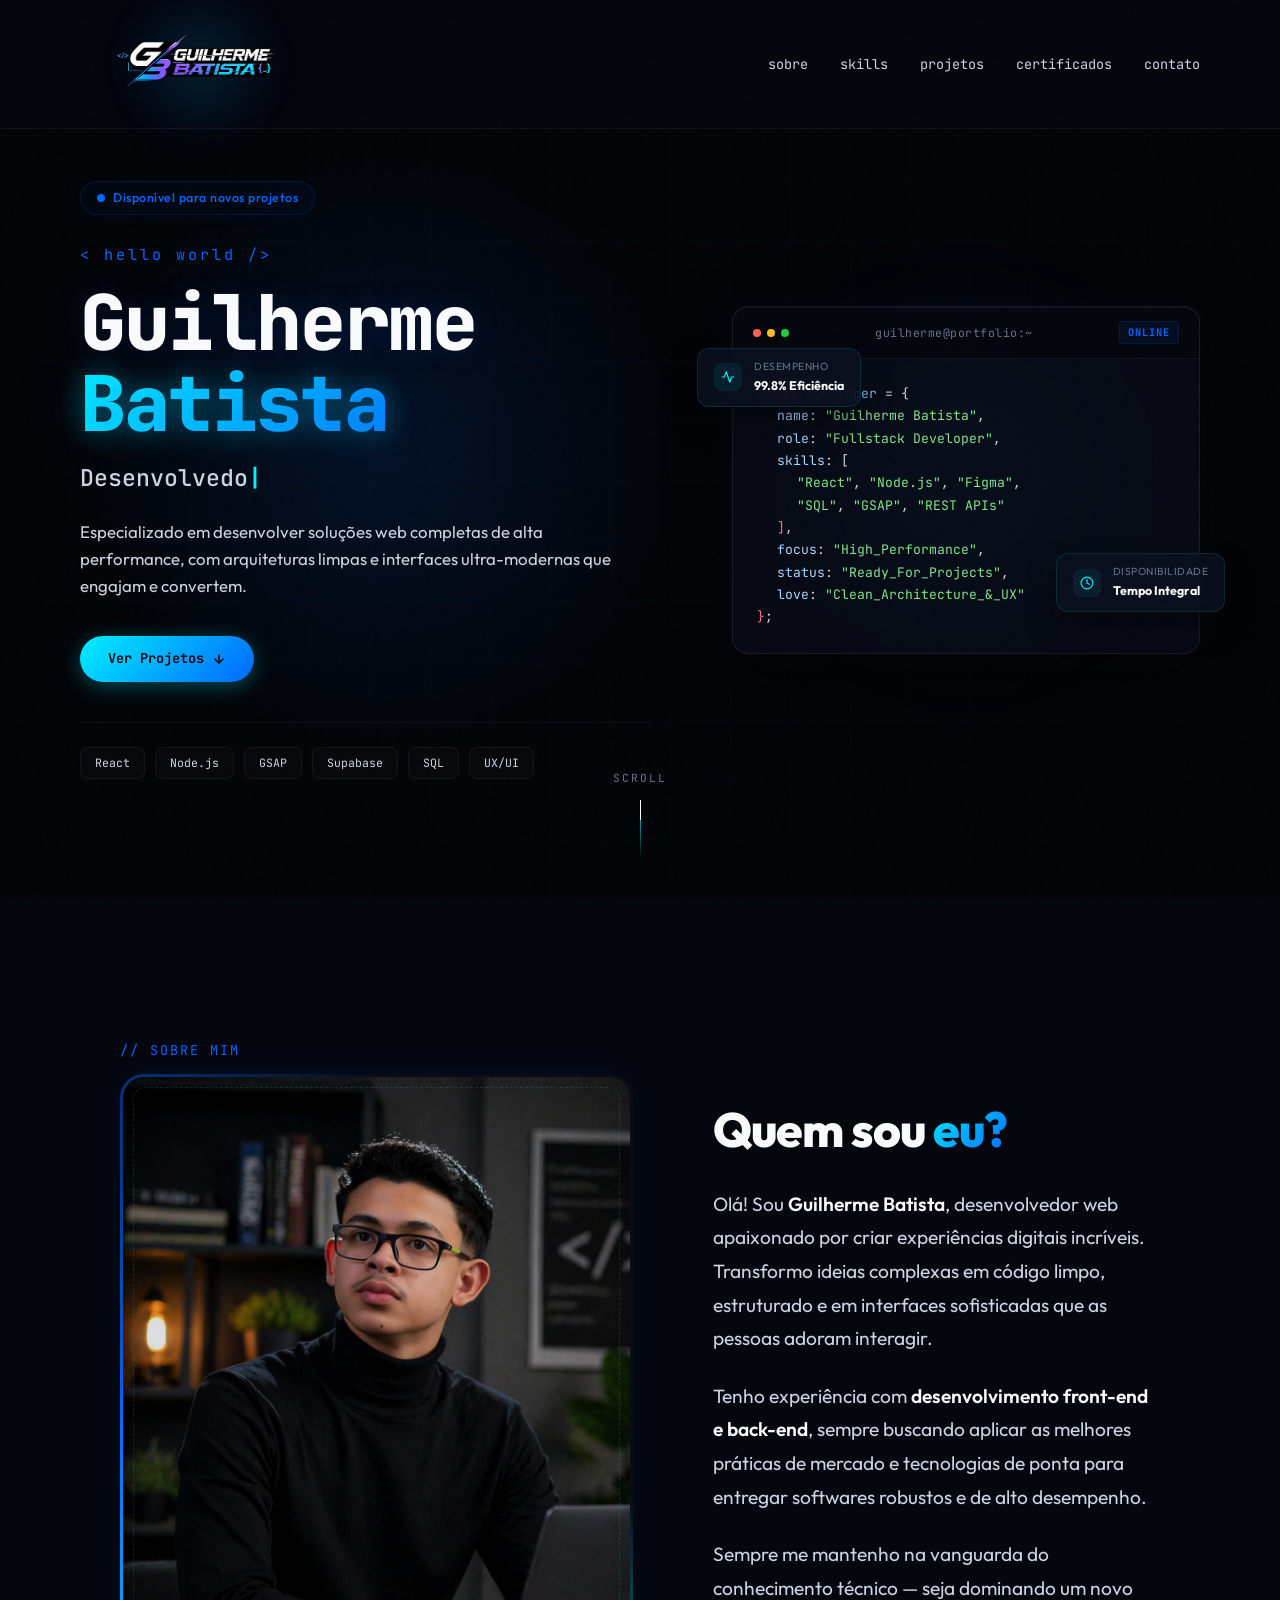
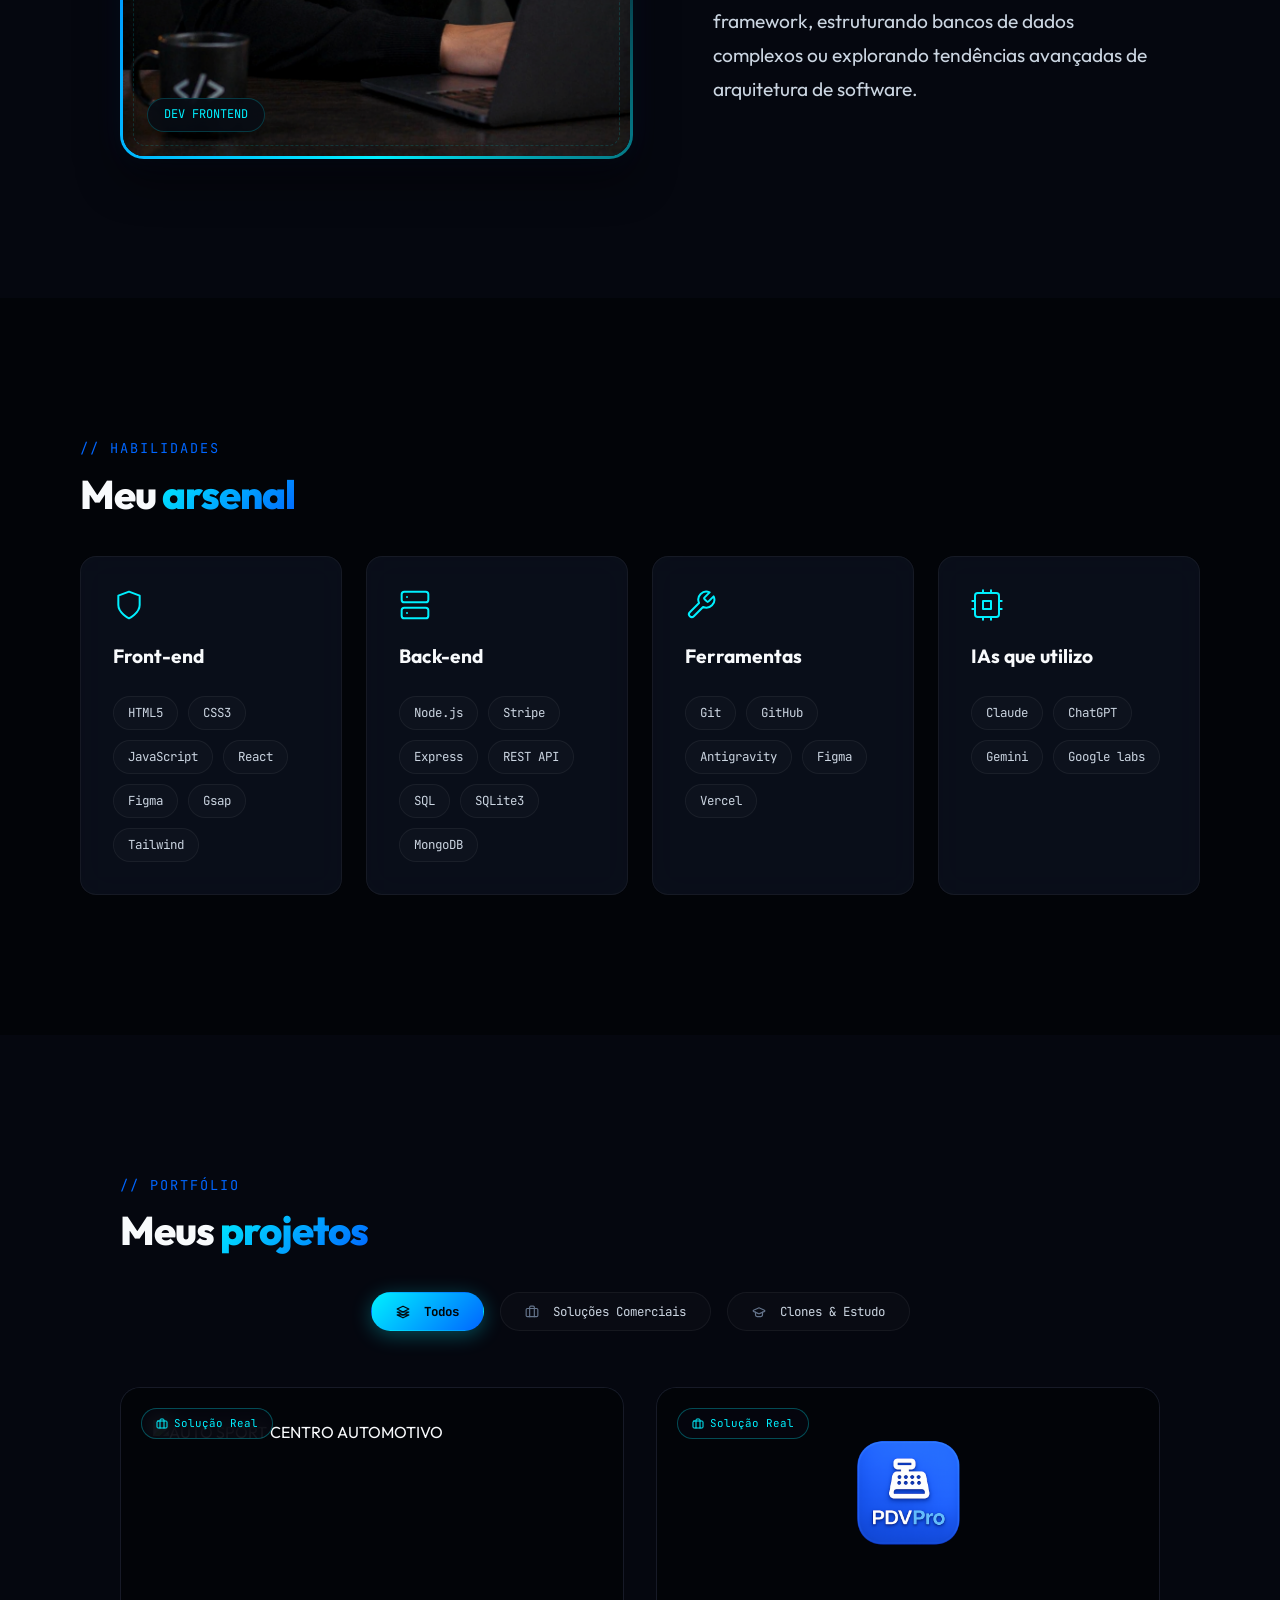
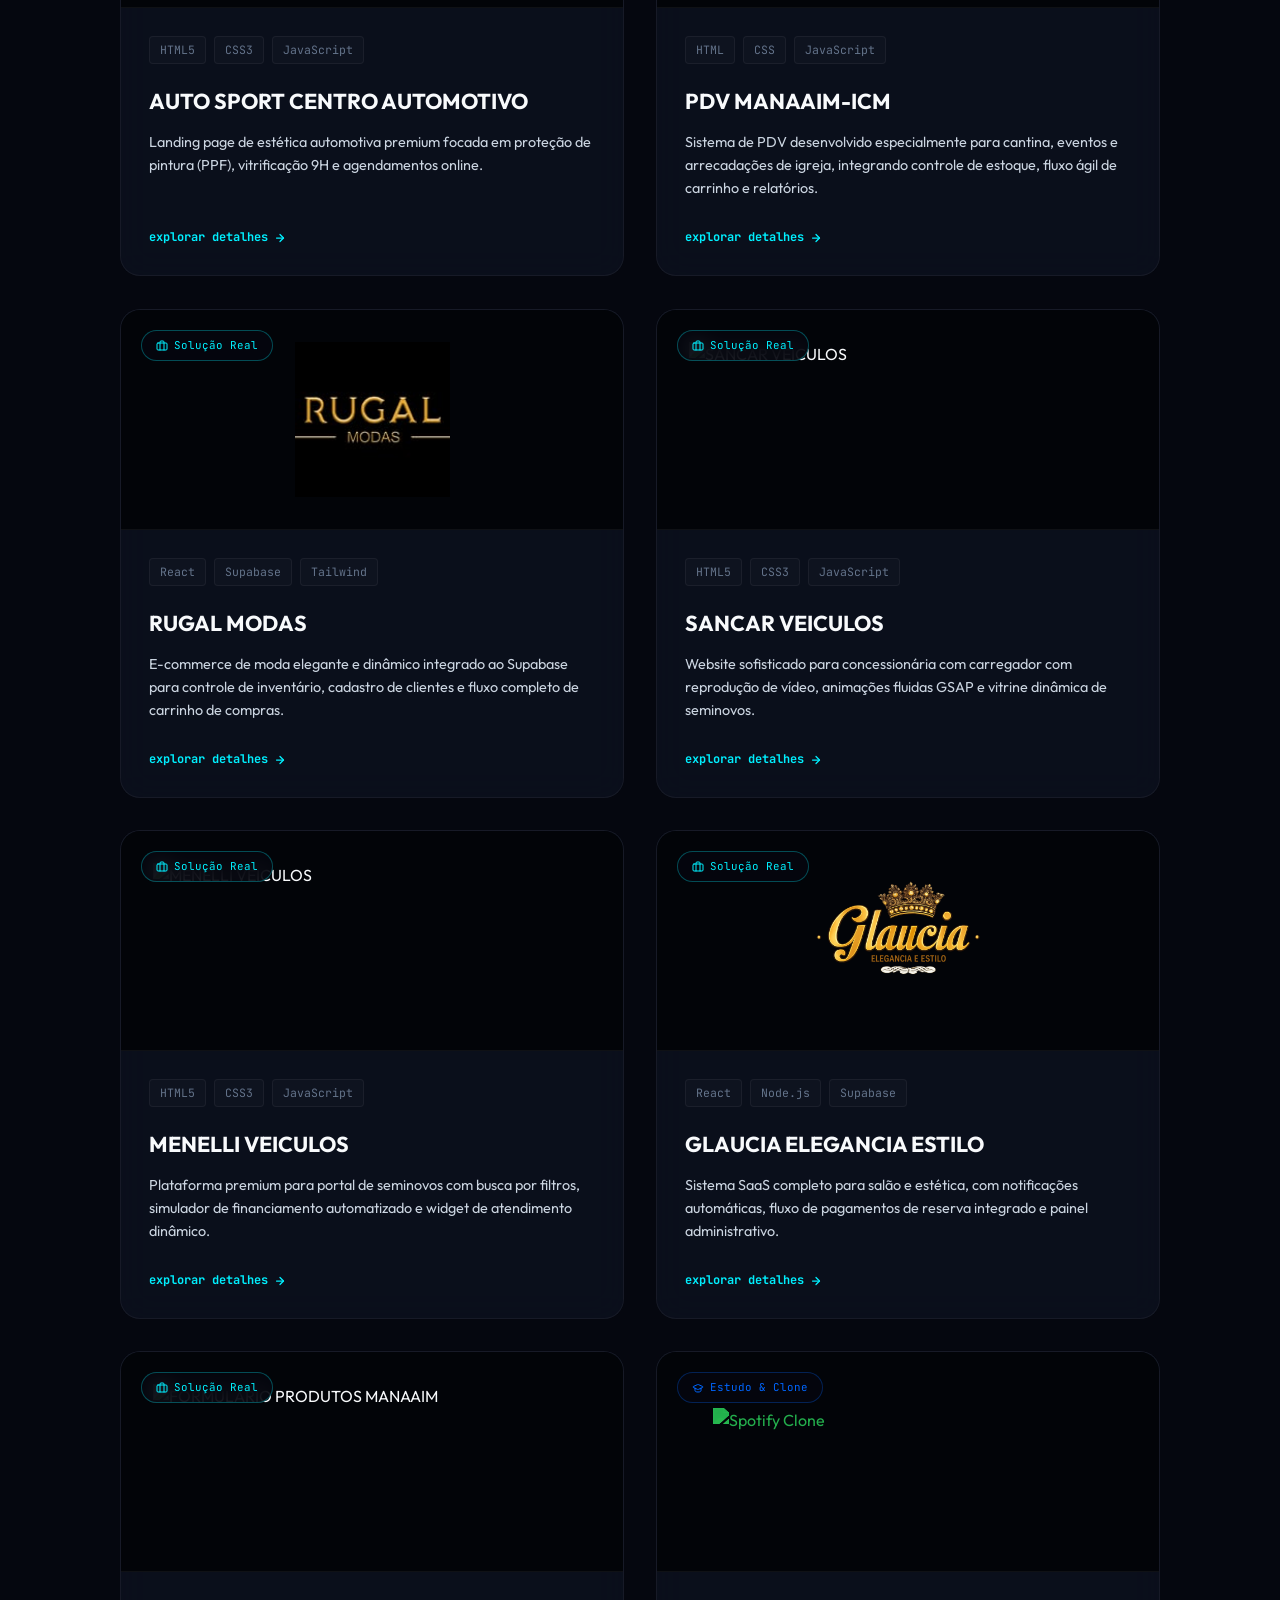
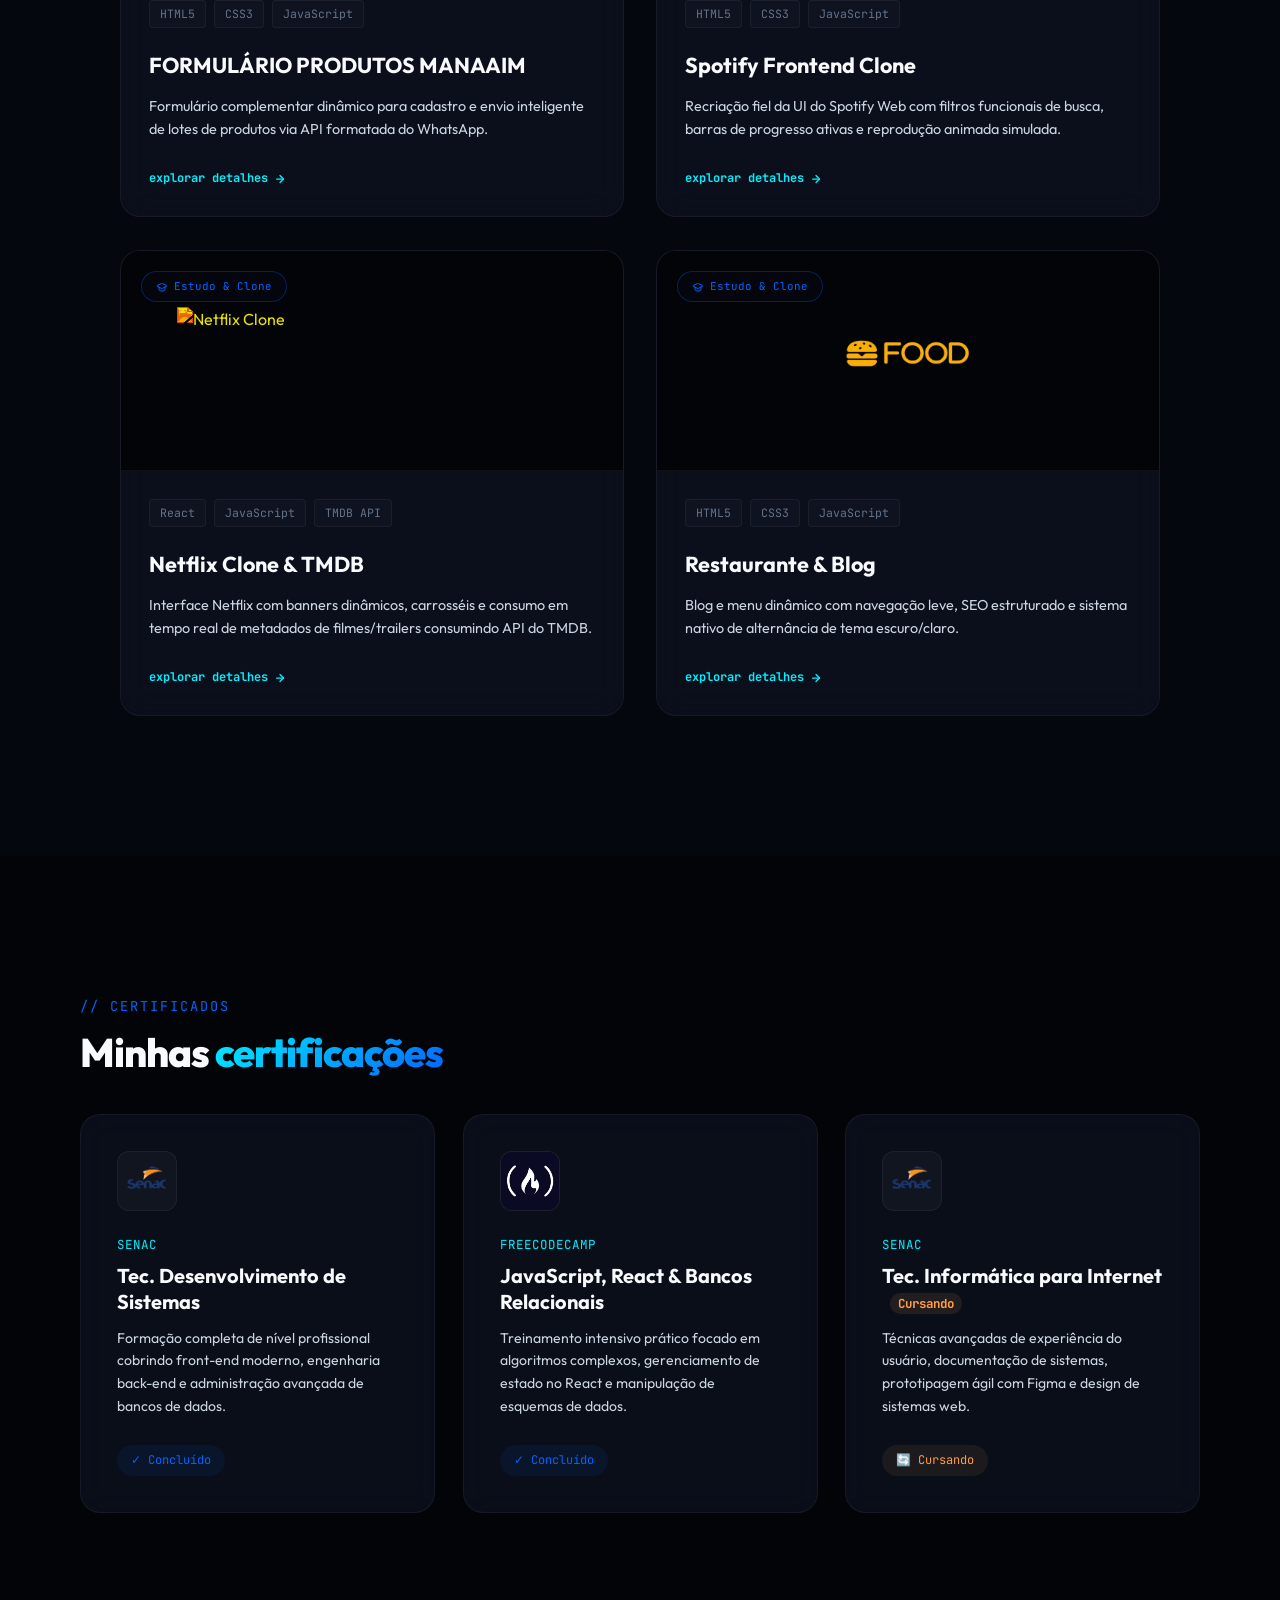
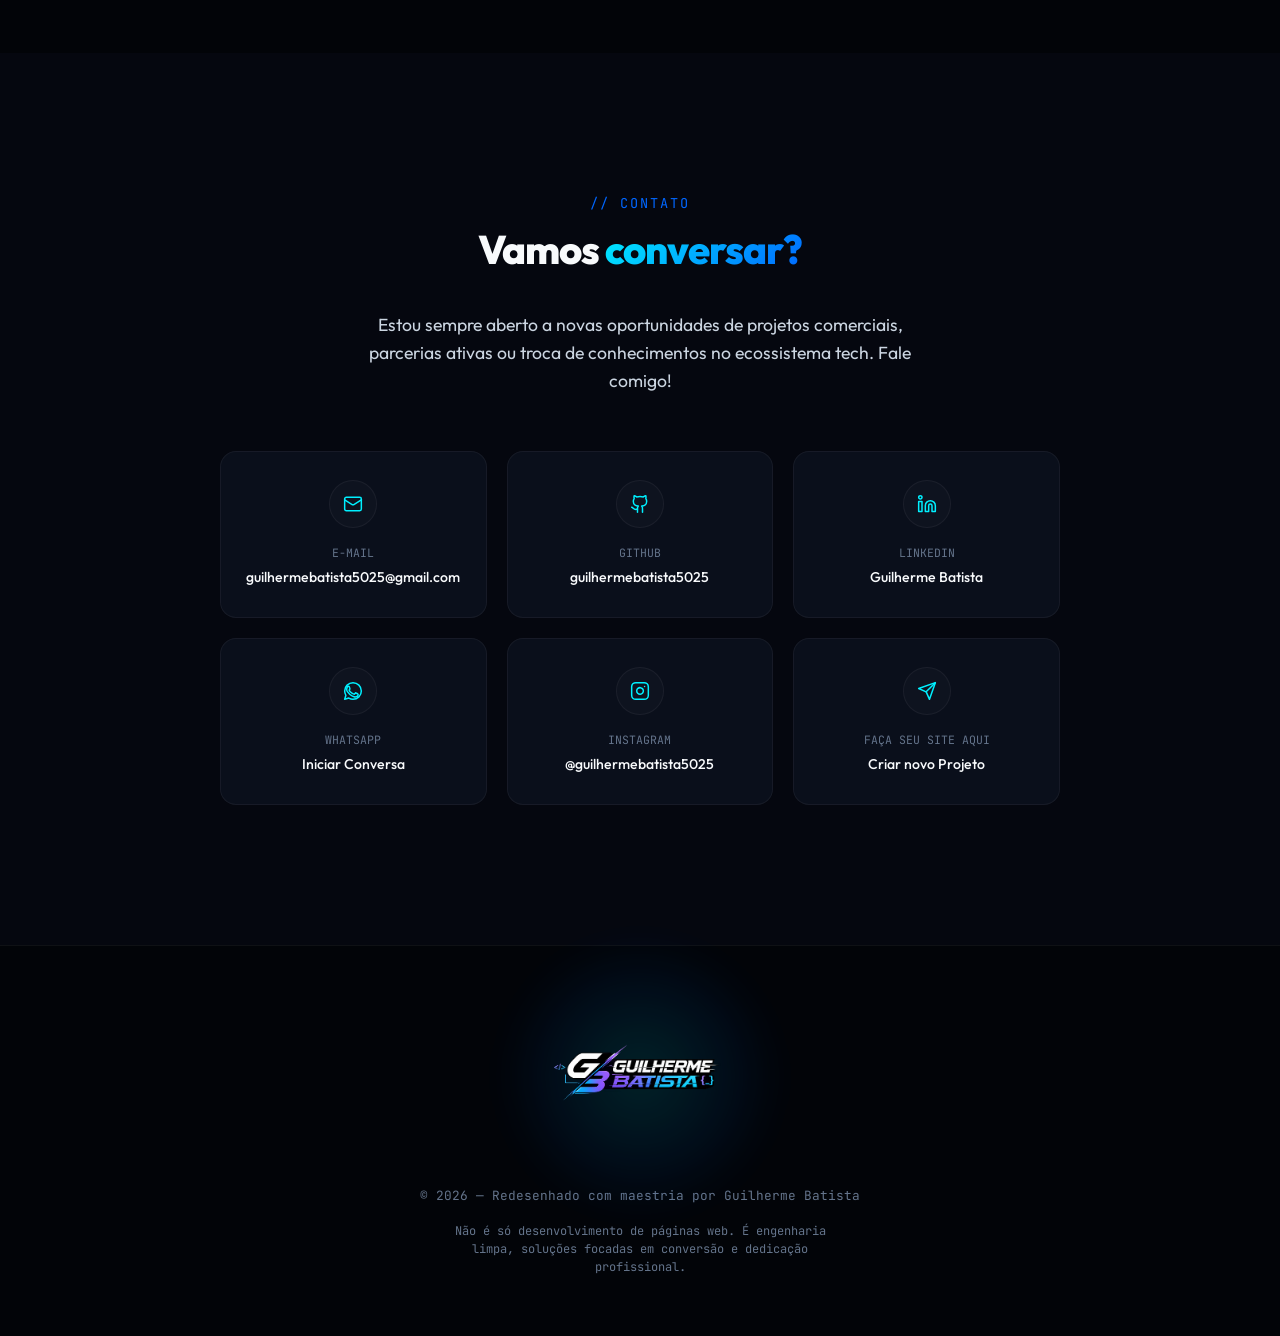
==== commit 788dd279: "Tudo pronto 100% responsivo" ====
--- a/index.html
+++ b/index.html
@@ -28,6 +28,11 @@
             <li><a href="#certificados">certificados</a></li>
             <li><a href="#contato">contato</a></li>
         </ul>
+        <button class="mobile-menu-toggle" id="mobileMenuToggle" aria-label="Menu principal">
+            <span class="bar"></span>
+            <span class="bar"></span>
+            <span class="bar"></span>
+        </button>
     </nav>
 
     <!-- HERO / BANNER PRINCIPAL -->
@@ -584,11 +589,33 @@
                 <!-- WhatsApp -->
                 <a href="https://wa.me/qr/G6O7NTRYQ3F6L1" target="_blank" class="contact-card-link">
                     <div class="contact-card-icon">
-                        <svg xmlns="http://www.w3.org/2000/svg" width="20" height="20" viewBox="0 0 24 24" fill="none" stroke="currentColor" stroke-width="2" stroke-linecap="round" stroke-linejoin="round"><path d="M21 15a2 2 0 0 1-2 2H7l-4 4V5a2 2 0 0 1 2-2h14a2 2 0 0 1 2 2z"/></svg>
+                        <svg xmlns="http://www.w3.org/2000/svg" width="20" height="20" viewBox="0 0 24 24" fill="none" stroke="currentColor" stroke-width="2" stroke-linecap="round" stroke-linejoin="round"><path d="M17.49 15.3c-.3-.15-1.78-.88-2.05-.98-.27-.1-.47-.15-.67.15-.2.3-.77.98-.94 1.18-.18.2-.35.23-.65.08A9.06 9.06 0 0 1 9.4 13.56a9.94 9.94 0 0 1-1.92-2.39c-.18-.3-.02-.47.13-.62.14-.13.3-.35.45-.53.15-.17.2-.3.3-.5.1-.2.05-.38-.03-.53-.07-.15-.67-1.62-.92-2.22-.24-.6-.5-.52-.67-.53-.17 0-.37-.02-.57-.02a1.1 1.1 0 0 0-.8.37c-.27.3-.1.15-.75 2.1-.65 1.95.42 3.82.6 4.07.18.25 2.5 3.8 6.07 5.34.85.37 1.5.59 2 .76.85.27 1.63.23 2.25.14.69-.1 2.05-.84 2.34-1.65.3-.8.3-1.5.2-1.65-.08-.15-.3-.24-.6-.39z"/><path d="M12 2A10 10 0 0 0 2 12a9.9 9.9 0 0 0 1.5 5.2L2 22l5-1.5A9.9 9.9 0 0 0 12 22a10 10 0 0 0 10-10A10 10 0 0 0 12 2z"/></svg>
                     </div>
                     <div class="contact-card-info">
                         <span class="contact-card-label">WhatsApp</span>
                         <span class="contact-card-value">Iniciar Conversa</span>
+                    </div>
+                </a>
+
+                <!-- Instagram -->
+                <a href="https://www.instagram.com/guilherme_dev_web_ofc/" target="_blank" class="contact-card-link">
+                    <div class="contact-card-icon">
+                        <svg xmlns="http://www.w3.org/2000/svg" width="20" height="20" viewBox="0 0 24 24" fill="none" stroke="currentColor" stroke-width="2" stroke-linecap="round" stroke-linejoin="round"><rect width="20" height="20" x="2" y="2" rx="5" ry="5"/><path d="M16 11.37A4 4 0 1 1 12.63 8 4 4 0 0 1 16 11.37z"/><line x1="17.5" y1="6.5" x2="17.51" y2="6.5"/></svg>
+                    </div>
+                    <div class="contact-card-info">
+                        <span class="contact-card-label">Instagram</span>
+                        <span class="contact-card-value">@guilhermebatista5025</span>
+                    </div>
+                </a>
+
+                <!-- Telegram -->
+                <a href="https://guilherme-dev-web.vercel.app" target="_blank" class="contact-card-link">
+                    <div class="contact-card-icon">
+                        <svg xmlns="http://www.w3.org/2000/svg" width="20" height="20" viewBox="0 0 24 24" fill="none" stroke="currentColor" stroke-width="2.2" stroke-linecap="round" stroke-linejoin="round"><path d="m22 2-7 20-4-9-9-4Z"/><path d="M22 2 11 13"/></svg>
+                    </div>
+                    <div class="contact-card-info">
+                        <span class="contact-card-label">Faça seu site aqui</span>
+                        <span class="contact-card-value">Criar novo Projeto</span>
                     </div>
                 </a>
 
--- a/style.css
+++ b/style.css
@@ -73,6 +73,19 @@
 }
 
 /* ── GLOBAL COMPONENTS ── */
+/* ── SCROLL REVEAL ANIMATIONS ── */
+.reveal {
+  opacity: 0;
+  transform: translateY(30px);
+  transition: opacity 1.2s cubic-bezier(0.16, 1, 0.3, 1), transform 1.2s cubic-bezier(0.16, 1, 0.3, 1);
+  will-change: opacity, transform;
+}
+
+.reveal.visible {
+  opacity: 1;
+  transform: translateY(0);
+}
+
 .section-tag {
   font-family: var(--font-mono);
   font-size: 0.85rem;
@@ -210,6 +223,54 @@
 
 .nav-links a:hover::after {
   width: 100%;
+}
+
+/* Botão do Menu Hamburguer (Mobile) - Oculto por padrão no Desktop */
+.mobile-menu-toggle {
+  display: none;
+  flex-direction: column;
+  justify-content: center;
+  align-items: center;
+  width: 42px;
+  height: 42px;
+  background: rgba(255, 255, 255, 0.02);
+  border: 1px solid var(--border);
+  border-radius: 8px;
+  cursor: pointer;
+  z-index: 1000;
+  transition: var(--transition);
+  gap: 5px;
+  padding: 0;
+}
+
+.mobile-menu-toggle:hover {
+  border-color: var(--cyan);
+  background: rgba(0, 240, 255, 0.05);
+  box-shadow: 0 0 10px rgba(0, 240, 255, 0.2);
+}
+
+.mobile-menu-toggle .bar {
+  display: block;
+  width: 20px;
+  height: 2px;
+  background-color: var(--white);
+  transition: var(--transition);
+  border-radius: 2px;
+}
+
+/* Transformação para 'X' quando ativo */
+.mobile-menu-toggle.active .bar:nth-child(1) {
+  transform: translateY(7px) rotate(45deg);
+  background-color: var(--cyan);
+}
+
+.mobile-menu-toggle.active .bar:nth-child(2) {
+  opacity: 0;
+}
+
+.mobile-menu-toggle.active .bar:nth-child(3) {
+  transform: translateY(-7px) rotate(-45deg);
+  background-color: var(--cyan);
 }
 
 /* ── HERO SECTION ── */
@@ -328,12 +389,14 @@
 }
 
 .hero-name {
+  font-family: var(--font-mono);
   font-size: 4.8rem;
   font-weight: 800;
   line-height: 1.05;
   letter-spacing: -2px;
   margin-bottom: 16px;
   color: var(--white);
+  text-shadow: 0 0 30px rgba(0, 102, 255, 0.15);
 }
 
 .hero-name span {
@@ -342,6 +405,7 @@
   background-clip: text;
   -webkit-text-fill-color: transparent;
   display: block;
+  filter: drop-shadow(0 0 15px rgba(0, 240, 255, 0.35));
 }
 
 .hero-role {
@@ -2090,10 +2154,82 @@
 }
 
 @media (max-width: 768px) {
+  /* Alinhamento e espaçamento compacto para o header no mobile */
+  #nav {
+    padding: 20px 24px !important;
+  }
+
+  #nav.scrolled {
+    padding: 12px 24px !important;
+  }
+
+  /* Forçar o logo a ser compacto no mobile desde o início para evitar saltos e mantê-lo na esquerda */
+  .logo-laser-container.header-logo {
+    height: 78px !important;
+    width: 140px !important;
+  }
+
+  .logo-laser-container.header-logo img {
+    height: 120px !important;
+  }
+
+  .logo-laser-container.header-logo::before {
+    width: 50px !important;
+    height: 90px !important;
+  }
+
+  /* Exibir botão hamburguer */
+  .mobile-menu-toggle {
+    display: flex;
+  }
+
+  /* Transformar links em menu suspenso */
   .nav-links {
     display: none;
-  }
-
+    flex-direction: column;
+    position: absolute;
+    top: 100%;
+    left: 0;
+    width: 100%;
+    background: rgba(5, 7, 15, 0.96);
+    backdrop-filter: blur(20px);
+    -webkit-backdrop-filter: blur(20px);
+    padding: 30px 40px;
+    border-bottom: 1px solid rgba(0, 240, 255, 0.2);
+    gap: 20px;
+    align-items: flex-start;
+    box-shadow: 0 20px 40px rgba(0, 0, 0, 0.6);
+    z-index: 998;
+  }
+
+  /* Exibir menu quando ativo */
+  .nav-links.active {
+    display: flex;
+    animation: slideDown 0.3s cubic-bezier(0.25, 0.8, 0.25, 1) forwards;
+  }
+
+  .nav-links li {
+    width: 100%;
+  }
+
+  .nav-links a {
+    display: block;
+    width: 100%;
+    padding: 10px 0;
+    font-size: 1rem;
+    border-bottom: 1px solid rgba(255, 255, 255, 0.02);
+  }
+
+  .nav-links li:last-child a {
+    border-bottom: none;
+  }
+
+  /* Esconder completamente a badge de status (frase e bolinha piscando) no mobile */
+  .hero-status-badge {
+    display: none;
+  }
+
+  /* Ajustes adicionais para o hero */
   .hero-name {
     font-size: 3rem;
     letter-spacing: -1.5px;
@@ -2107,6 +2243,7 @@
     flex-direction: column;
     align-items: center;
     gap: 12px;
+    width: 100%;
   }
 
   .hero-btns .btn {
@@ -2122,6 +2259,18 @@
 
   .about-stats {
     grid-template-columns: 1fr;
+  }
+}
+
+/* Animação de Entrada do Menu Dropdown */
+@keyframes slideDown {
+  from {
+    opacity: 0;
+    transform: translateY(-10px);
+  }
+  to {
+    opacity: 1;
+    transform: translateY(0);
   }
 }
 
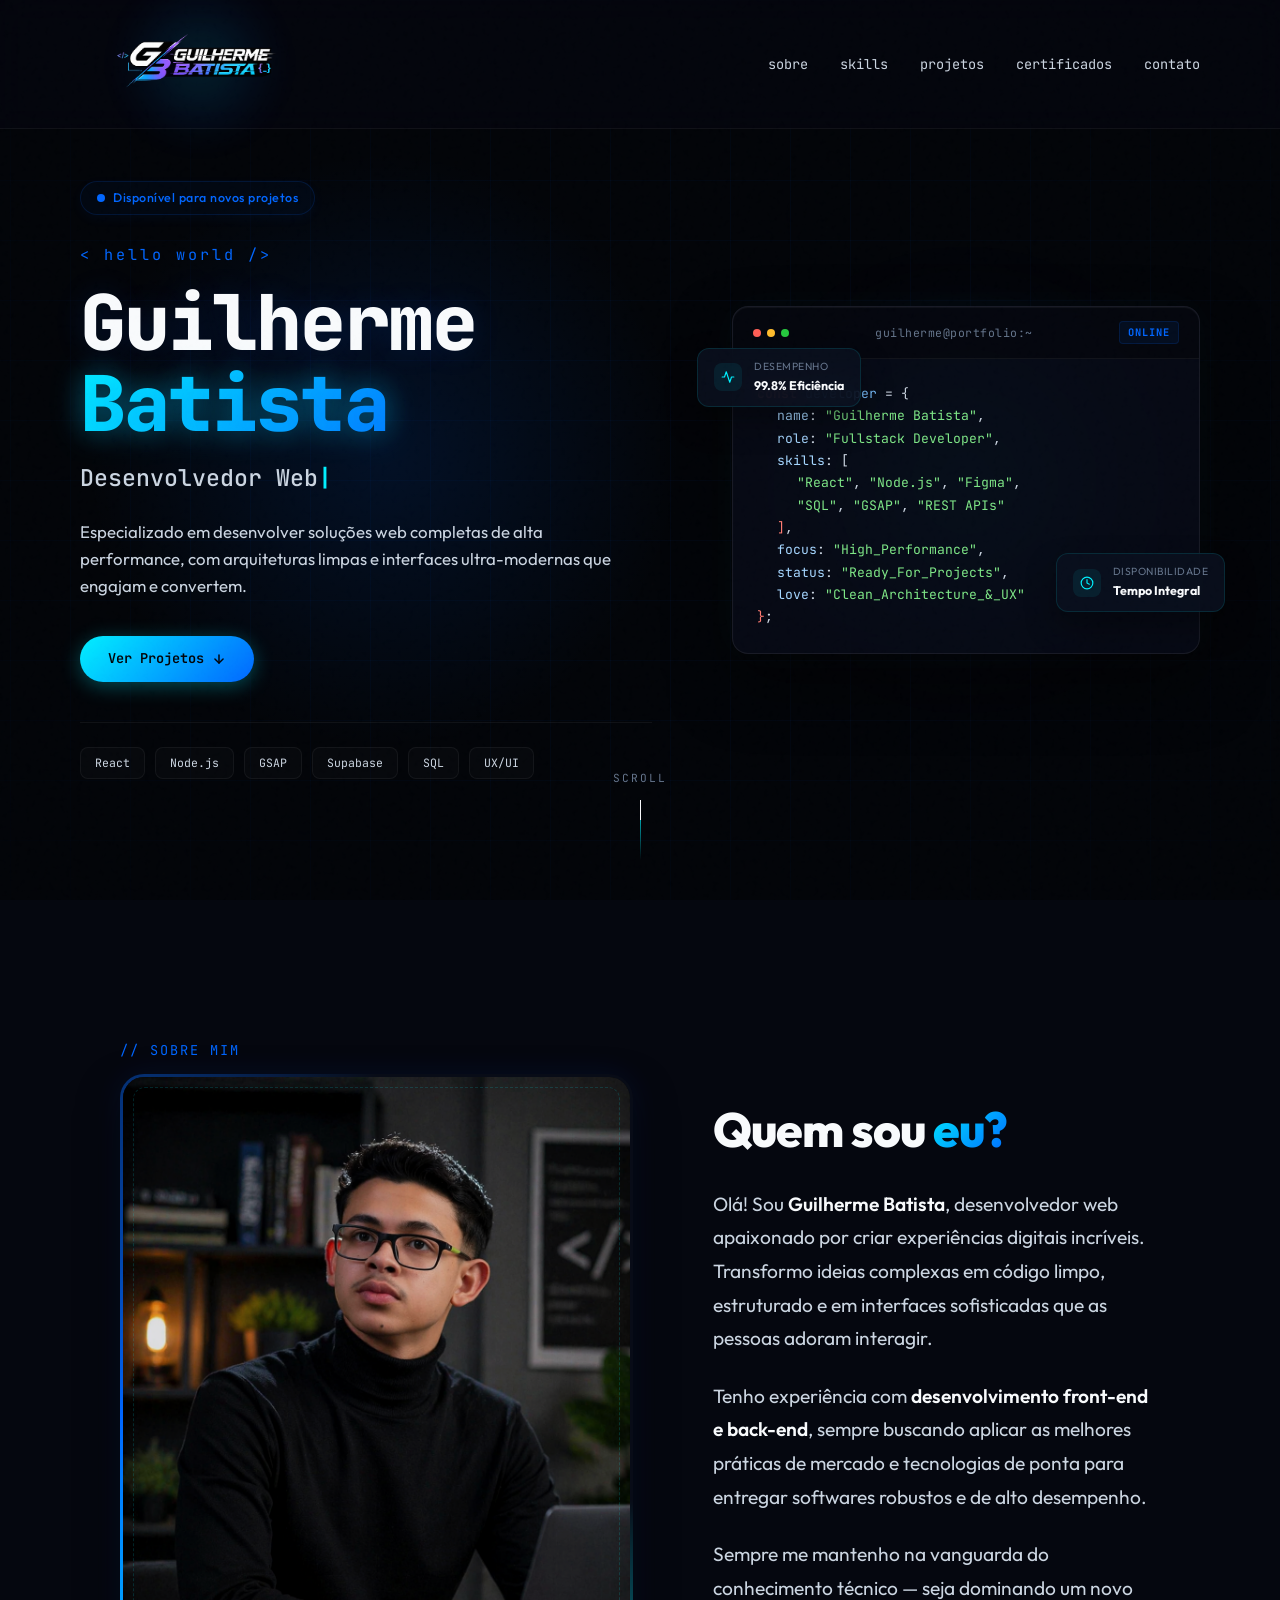
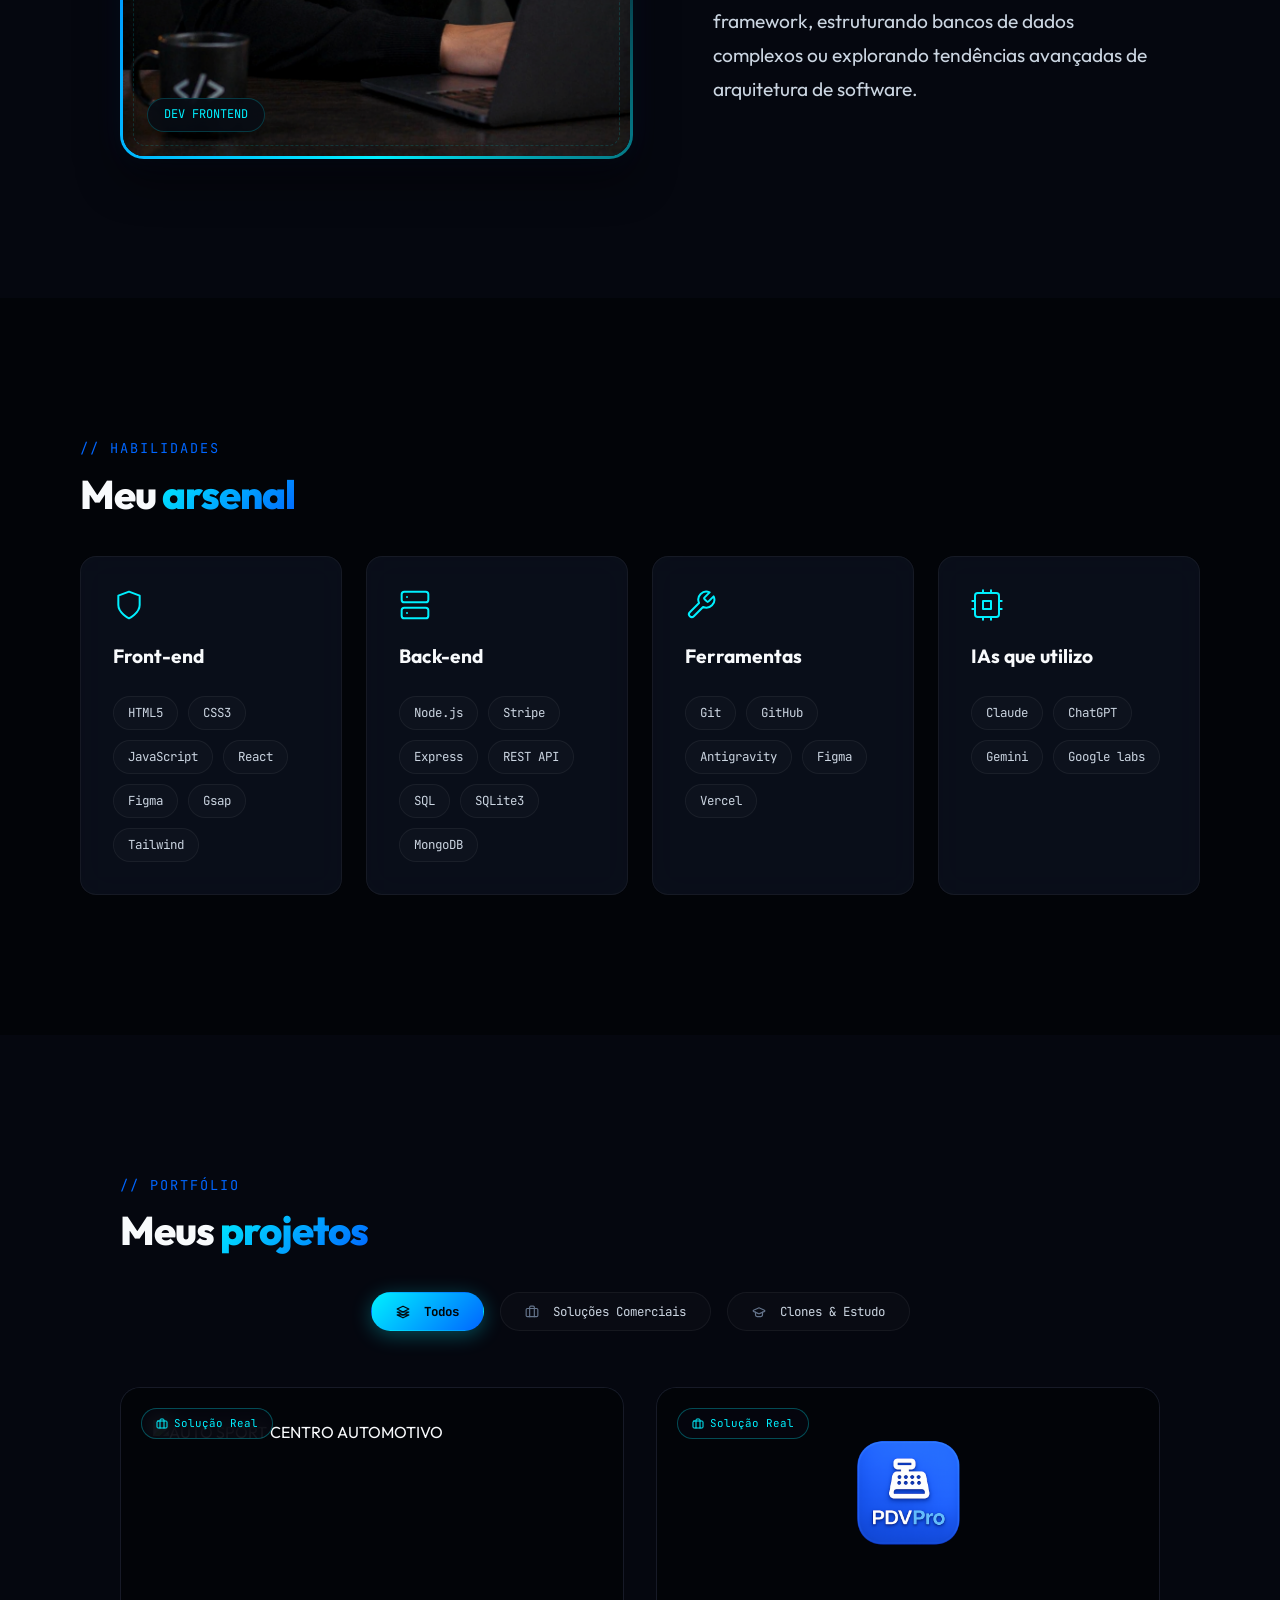
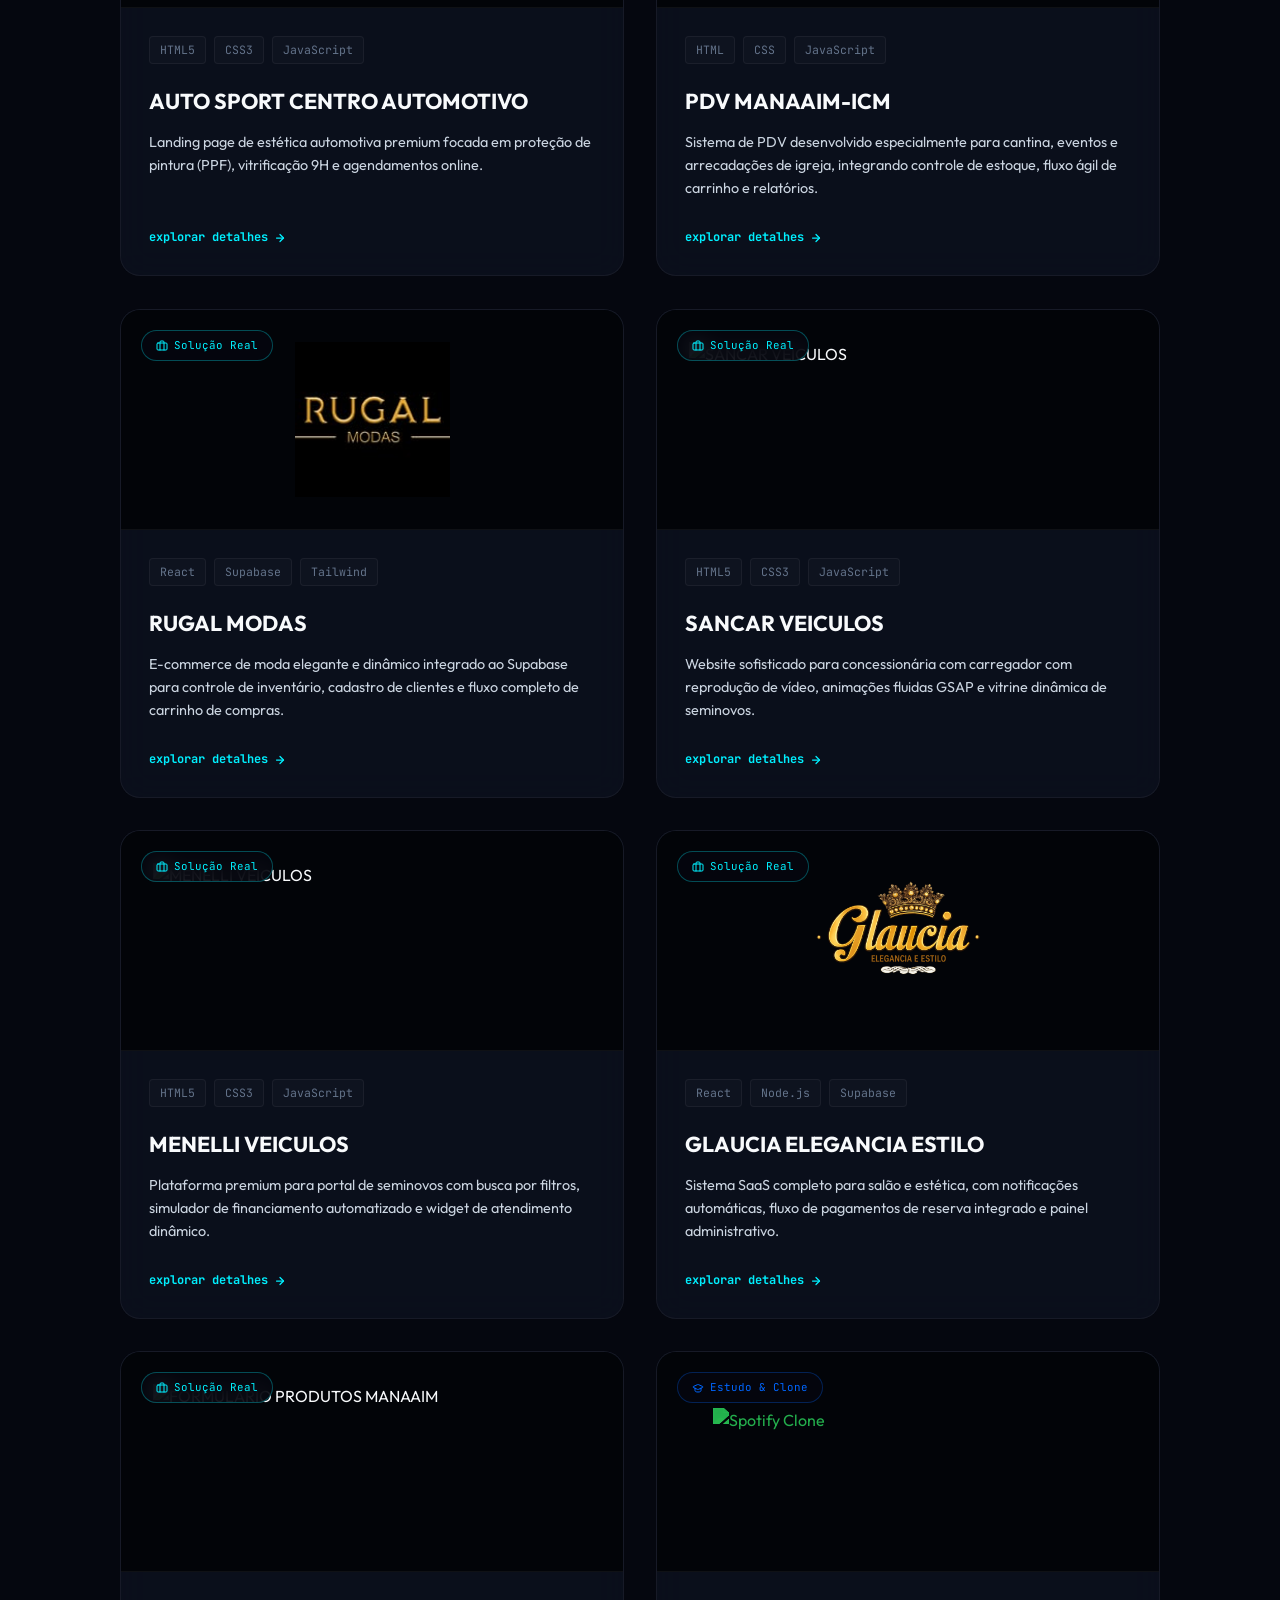
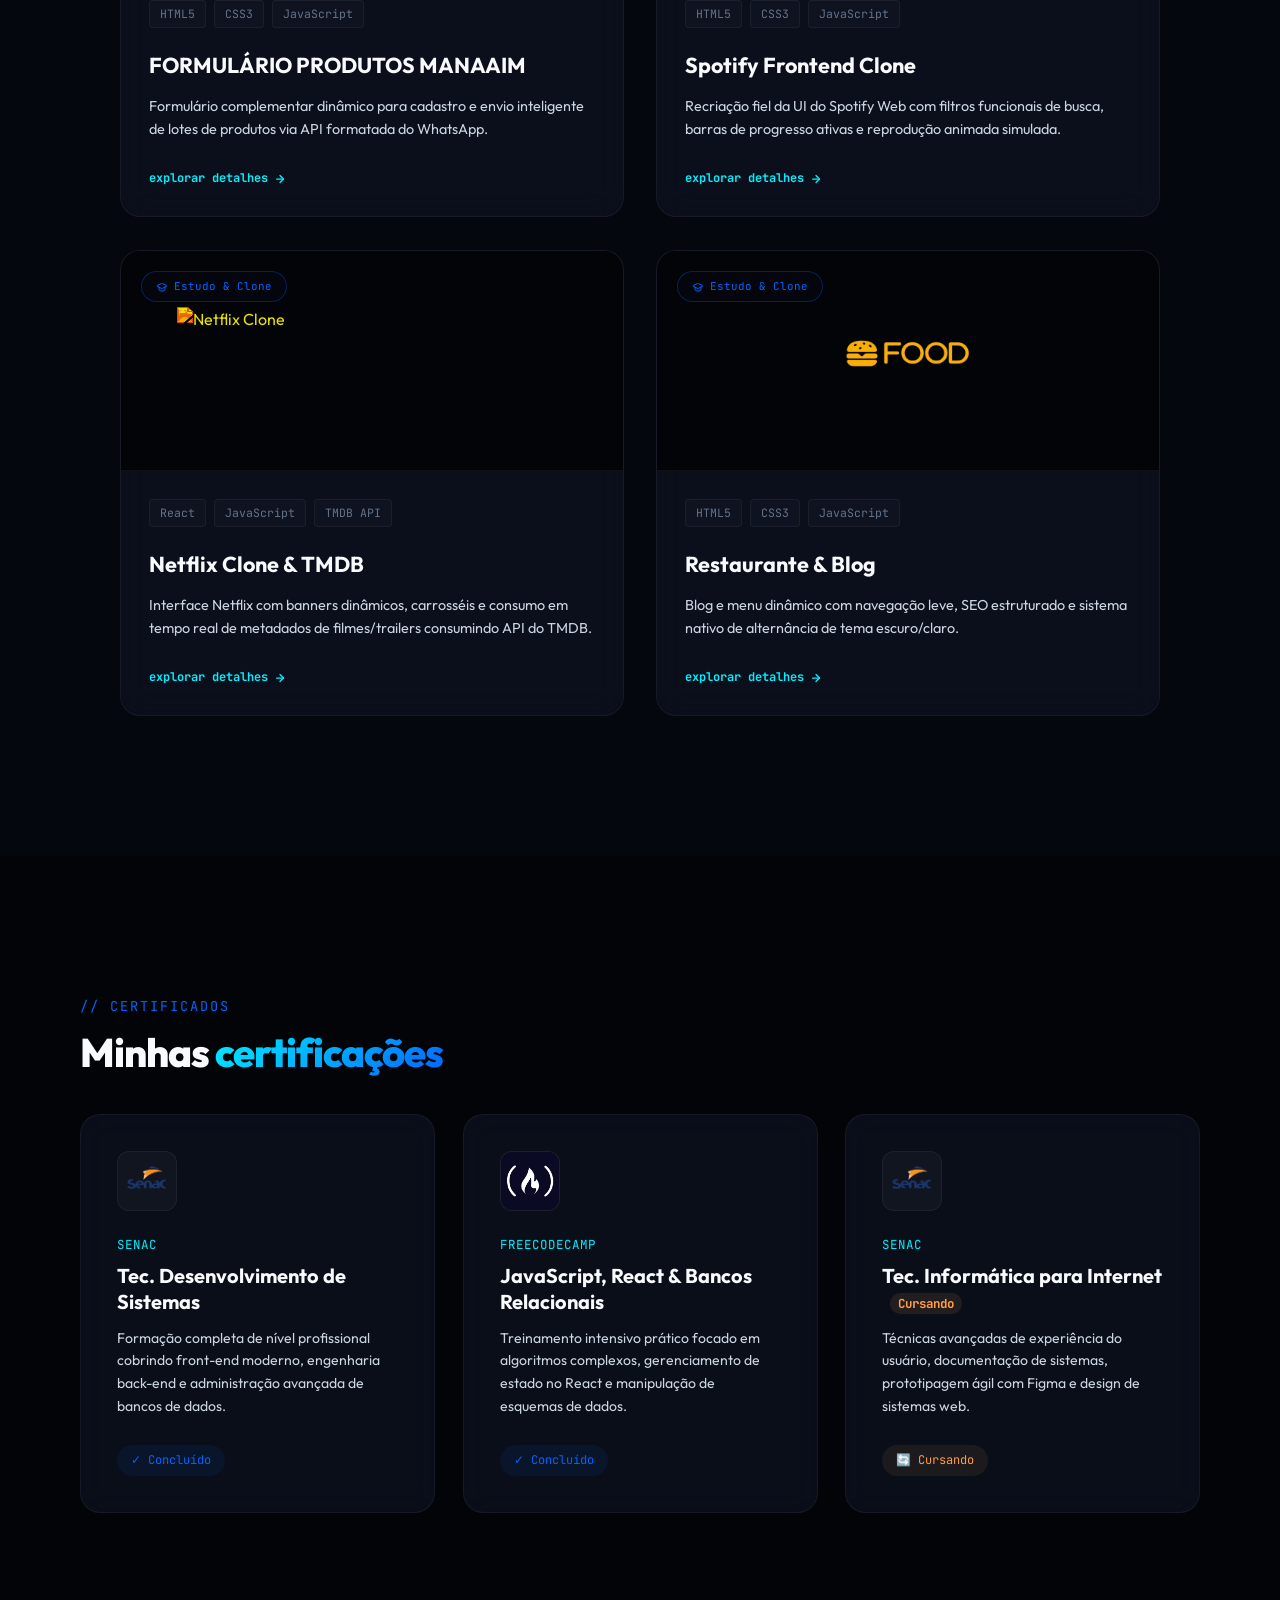
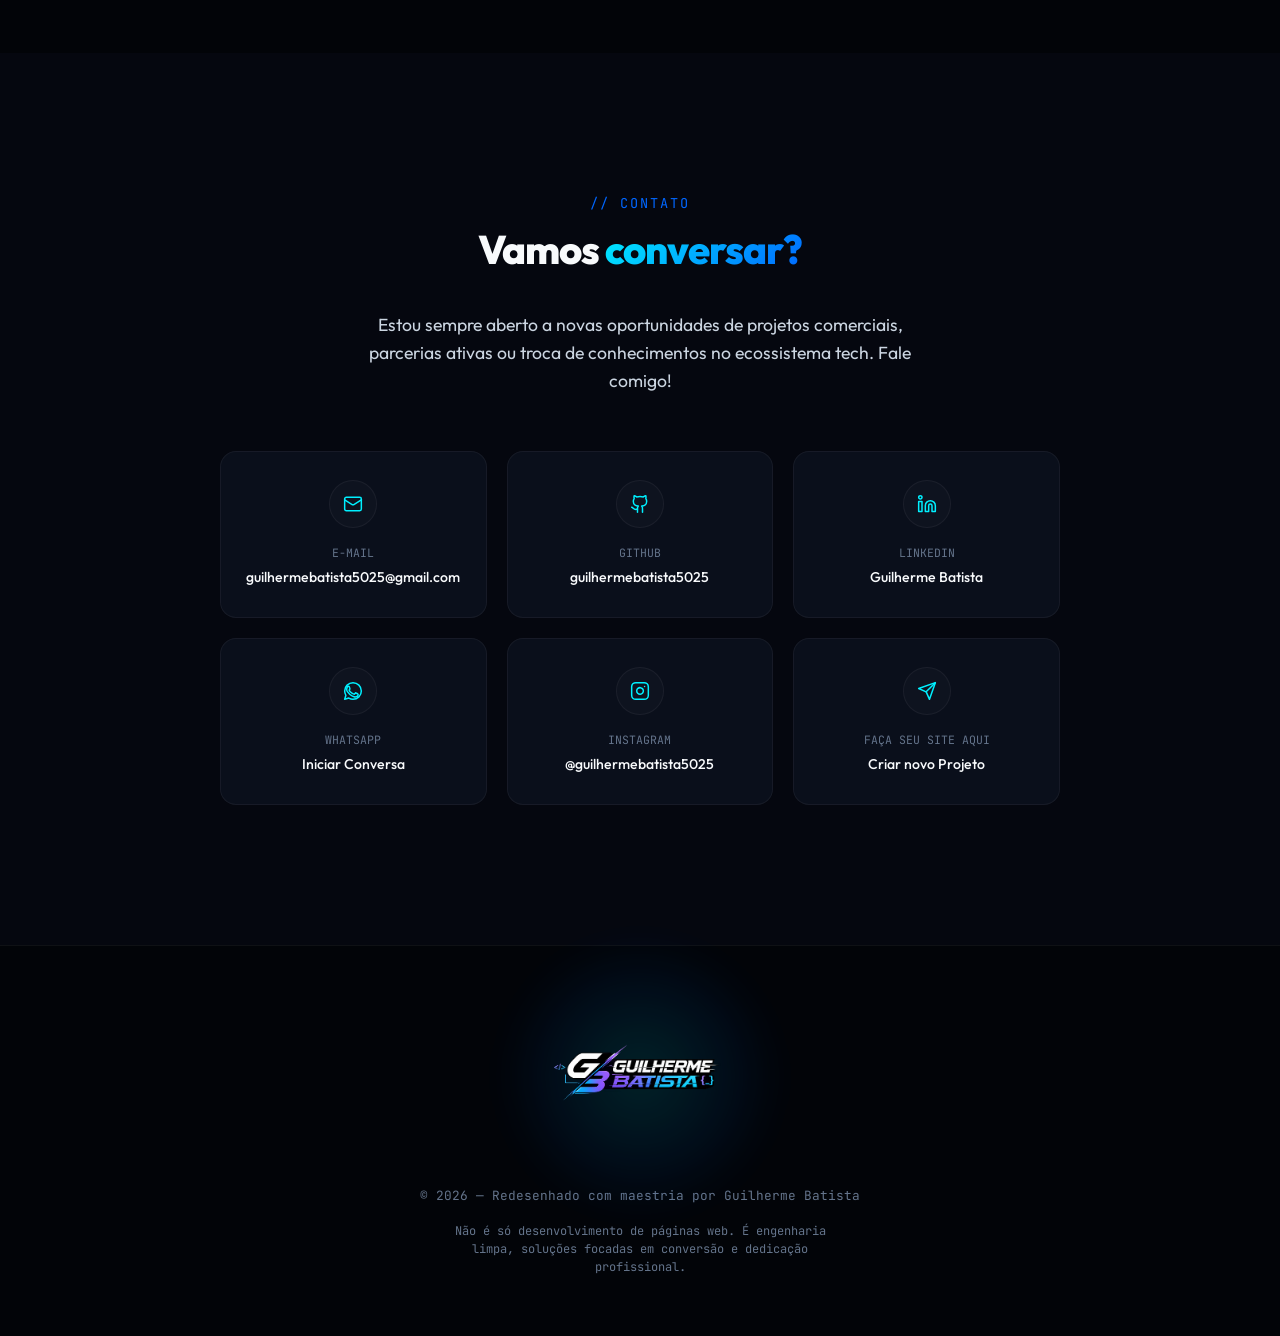
==== commit bff8e5cf: "adicionei o fav.ico" ====
--- a/index.html
+++ b/index.html
@@ -4,7 +4,12 @@
     <meta charset="UTF-8" />
     <meta name="viewport" content="width=device-width, initial-scale=1.0"/>
     <title>Guilherme Batista | Developer Portfolio</title>
-    <link rel="icon" href="img-instituições/favicon.ico" type="image/x-icon">
+    
+    <!-- Favicons de Alta Definição (Unificado com o monograma "GB") -->
+    <link rel="icon" href="img-projetos/gb-favicon.png" type="image/png" sizes="32x32">
+    <link rel="icon" href="img-projetos/gb-favicon.png" type="image/png" sizes="192x192">
+    <link rel="apple-touch-icon" href="img-projetos/gb-favicon.png">
+    
     <link rel="stylesheet" href="style.css">
 </head>
 <body>
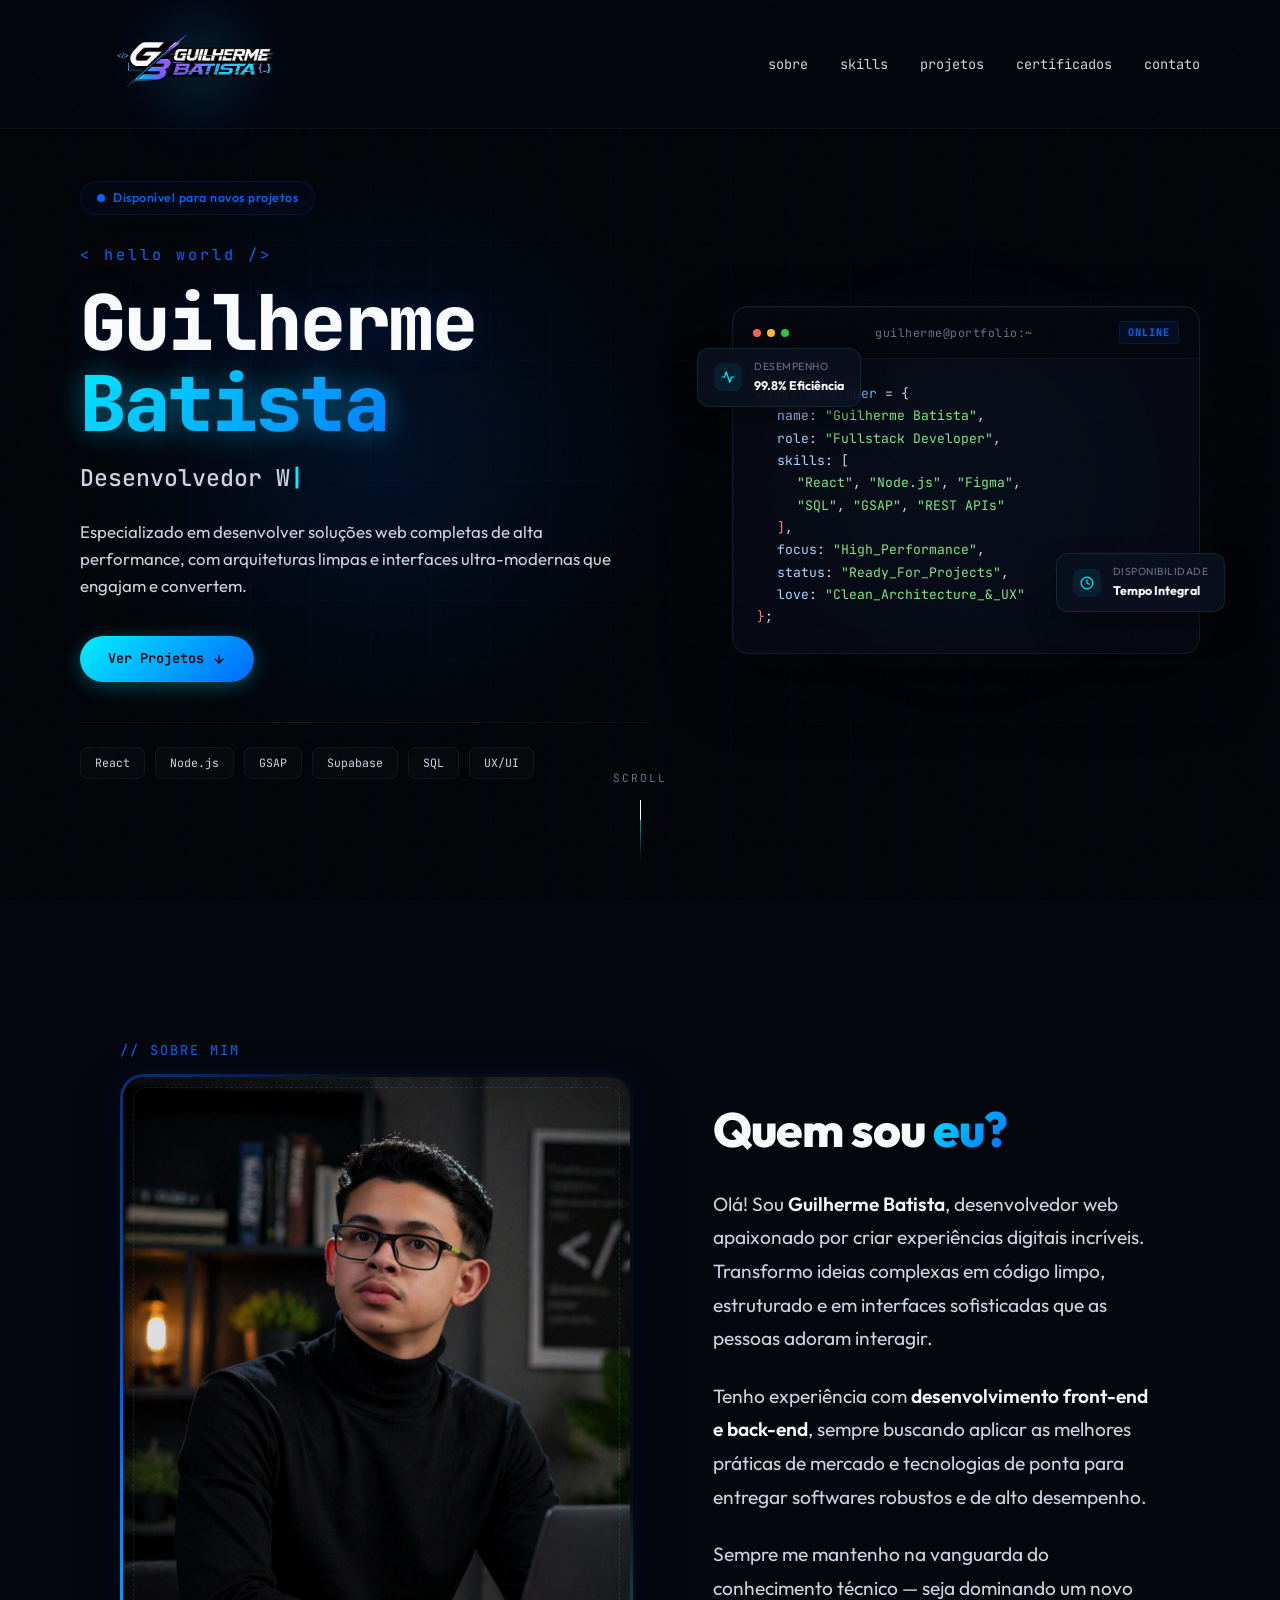
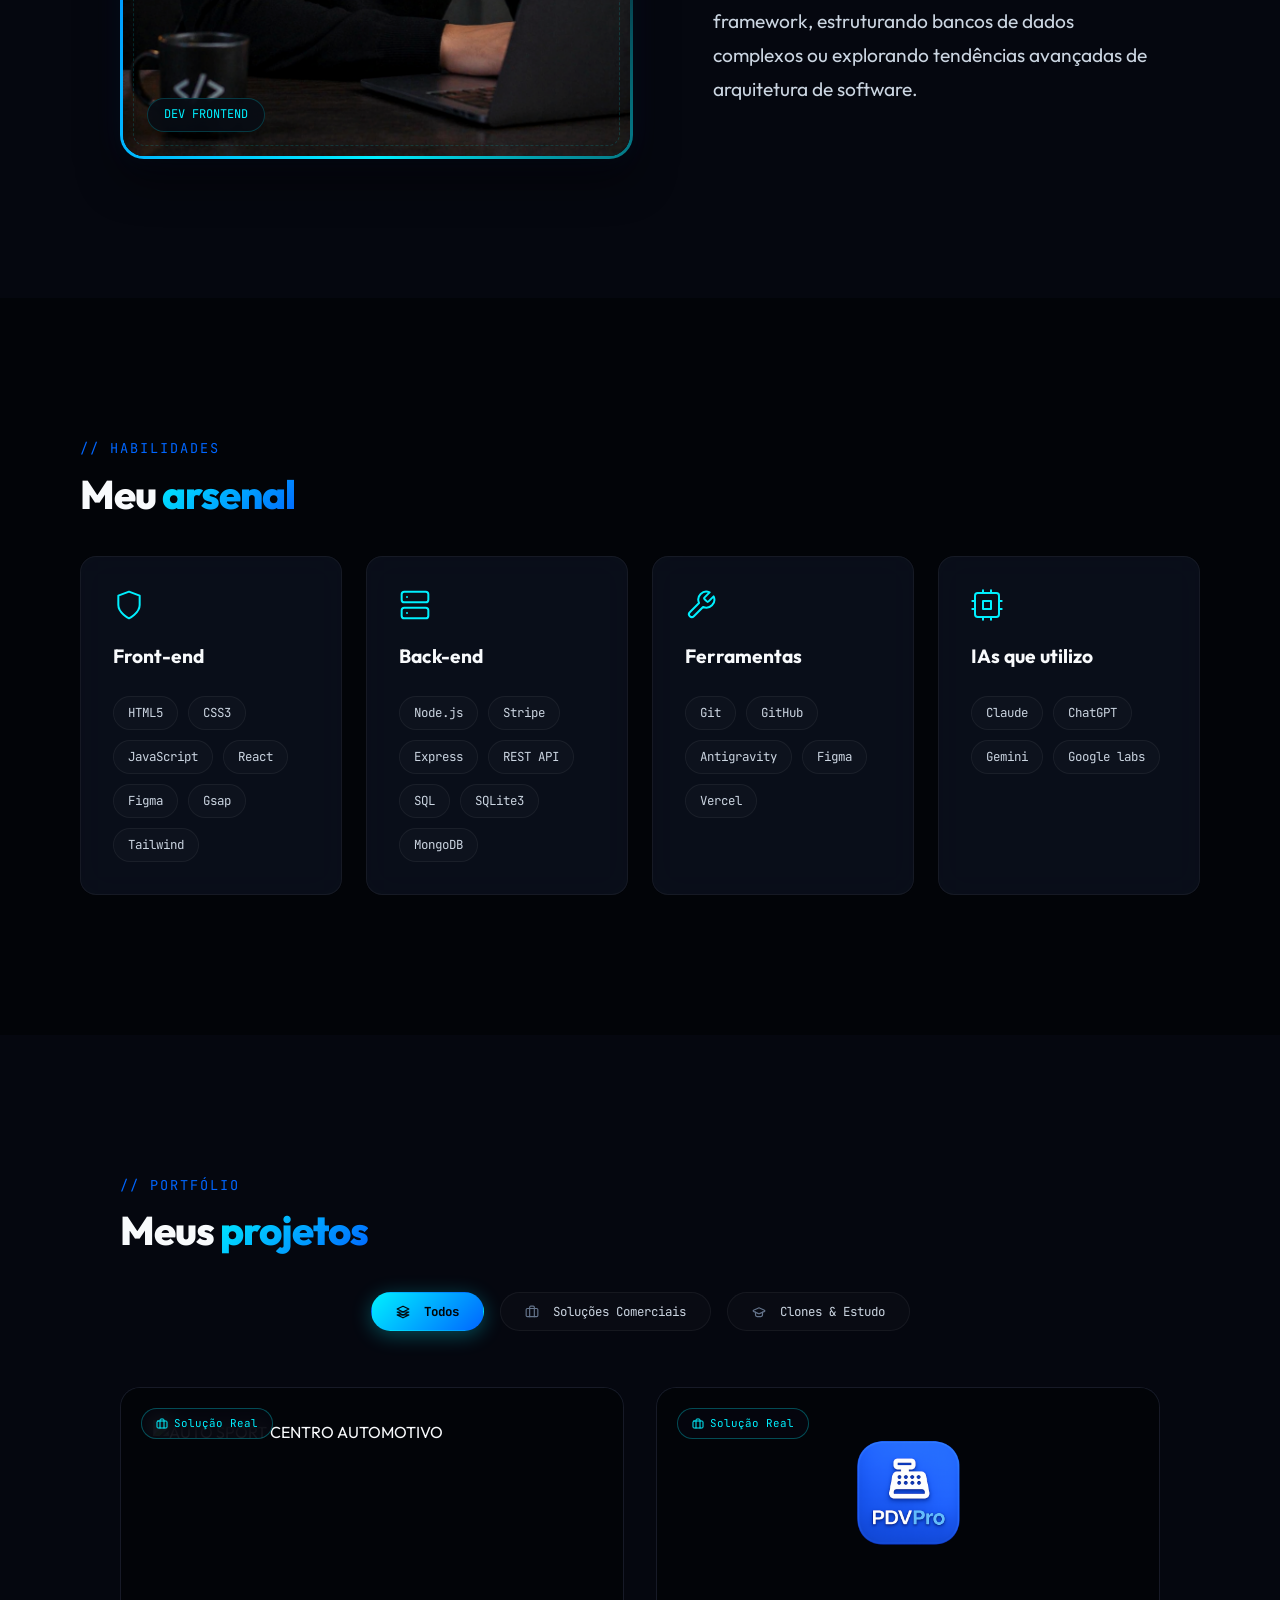
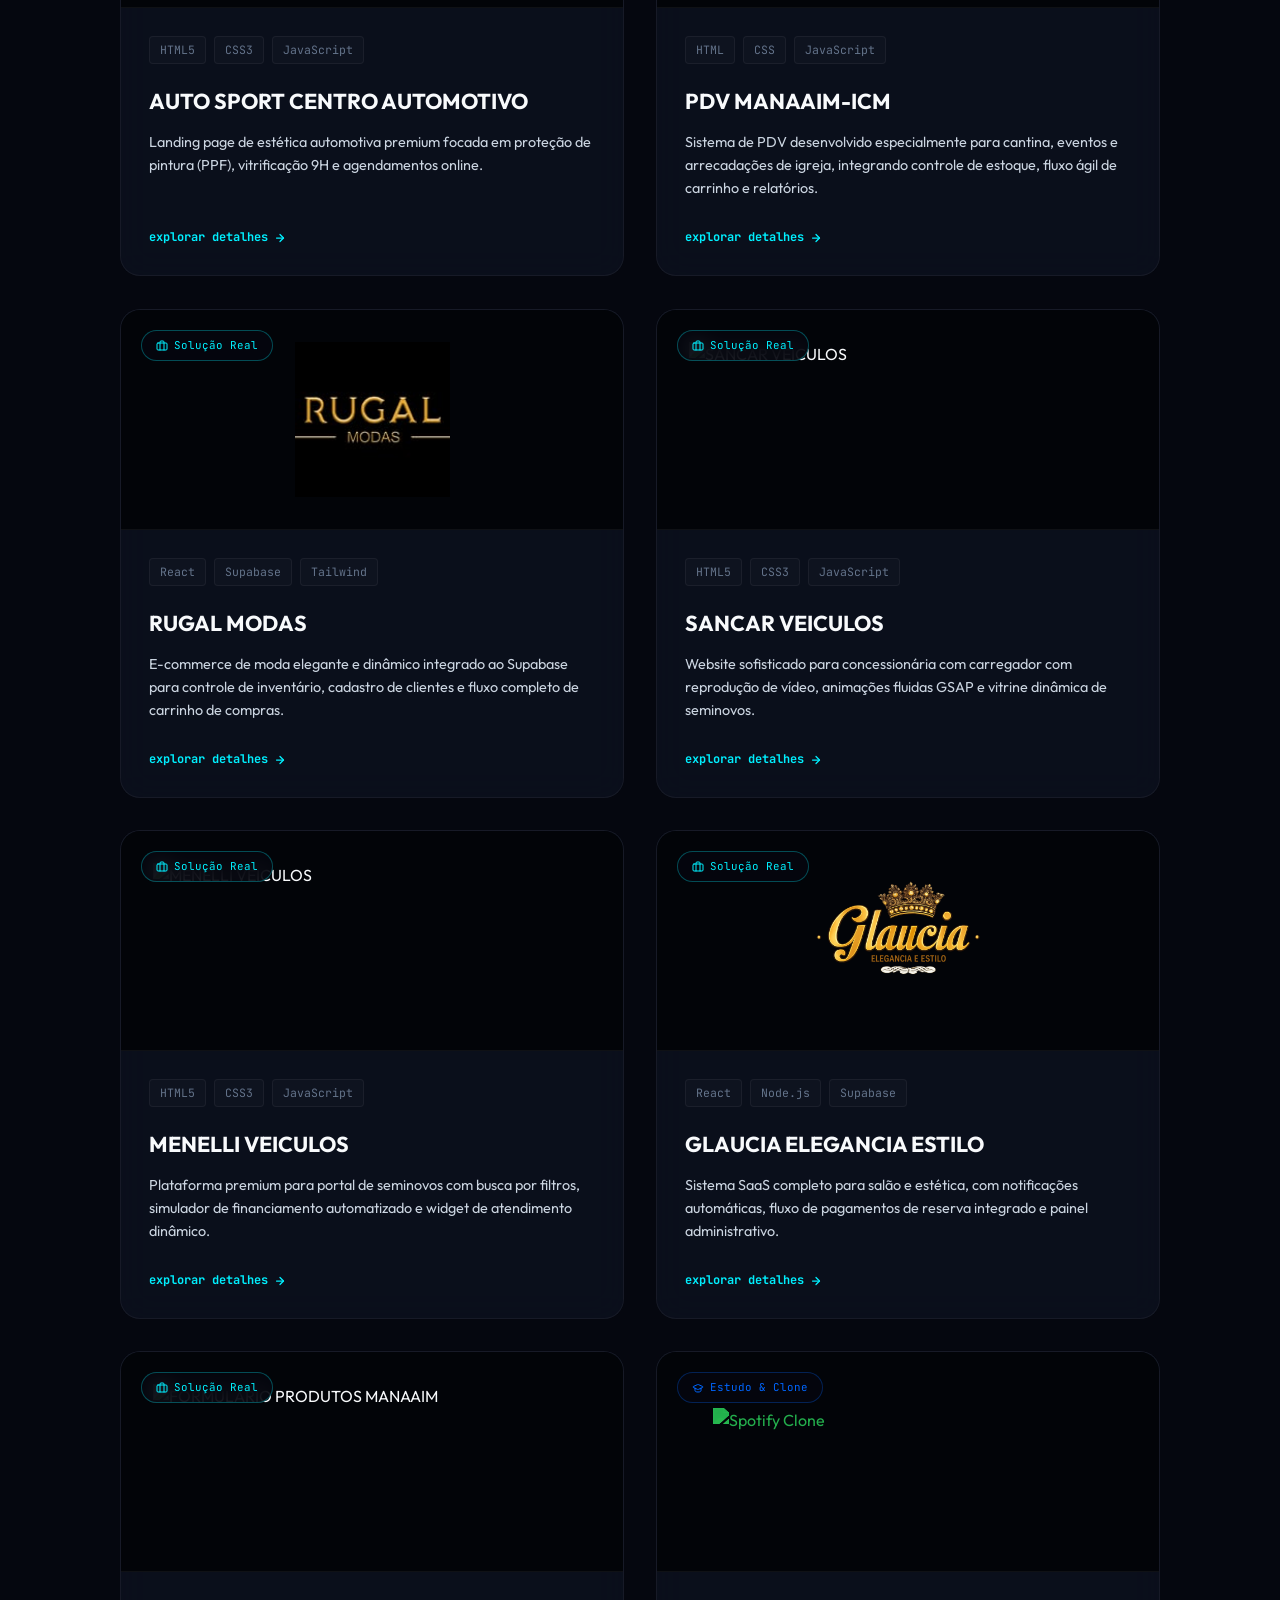
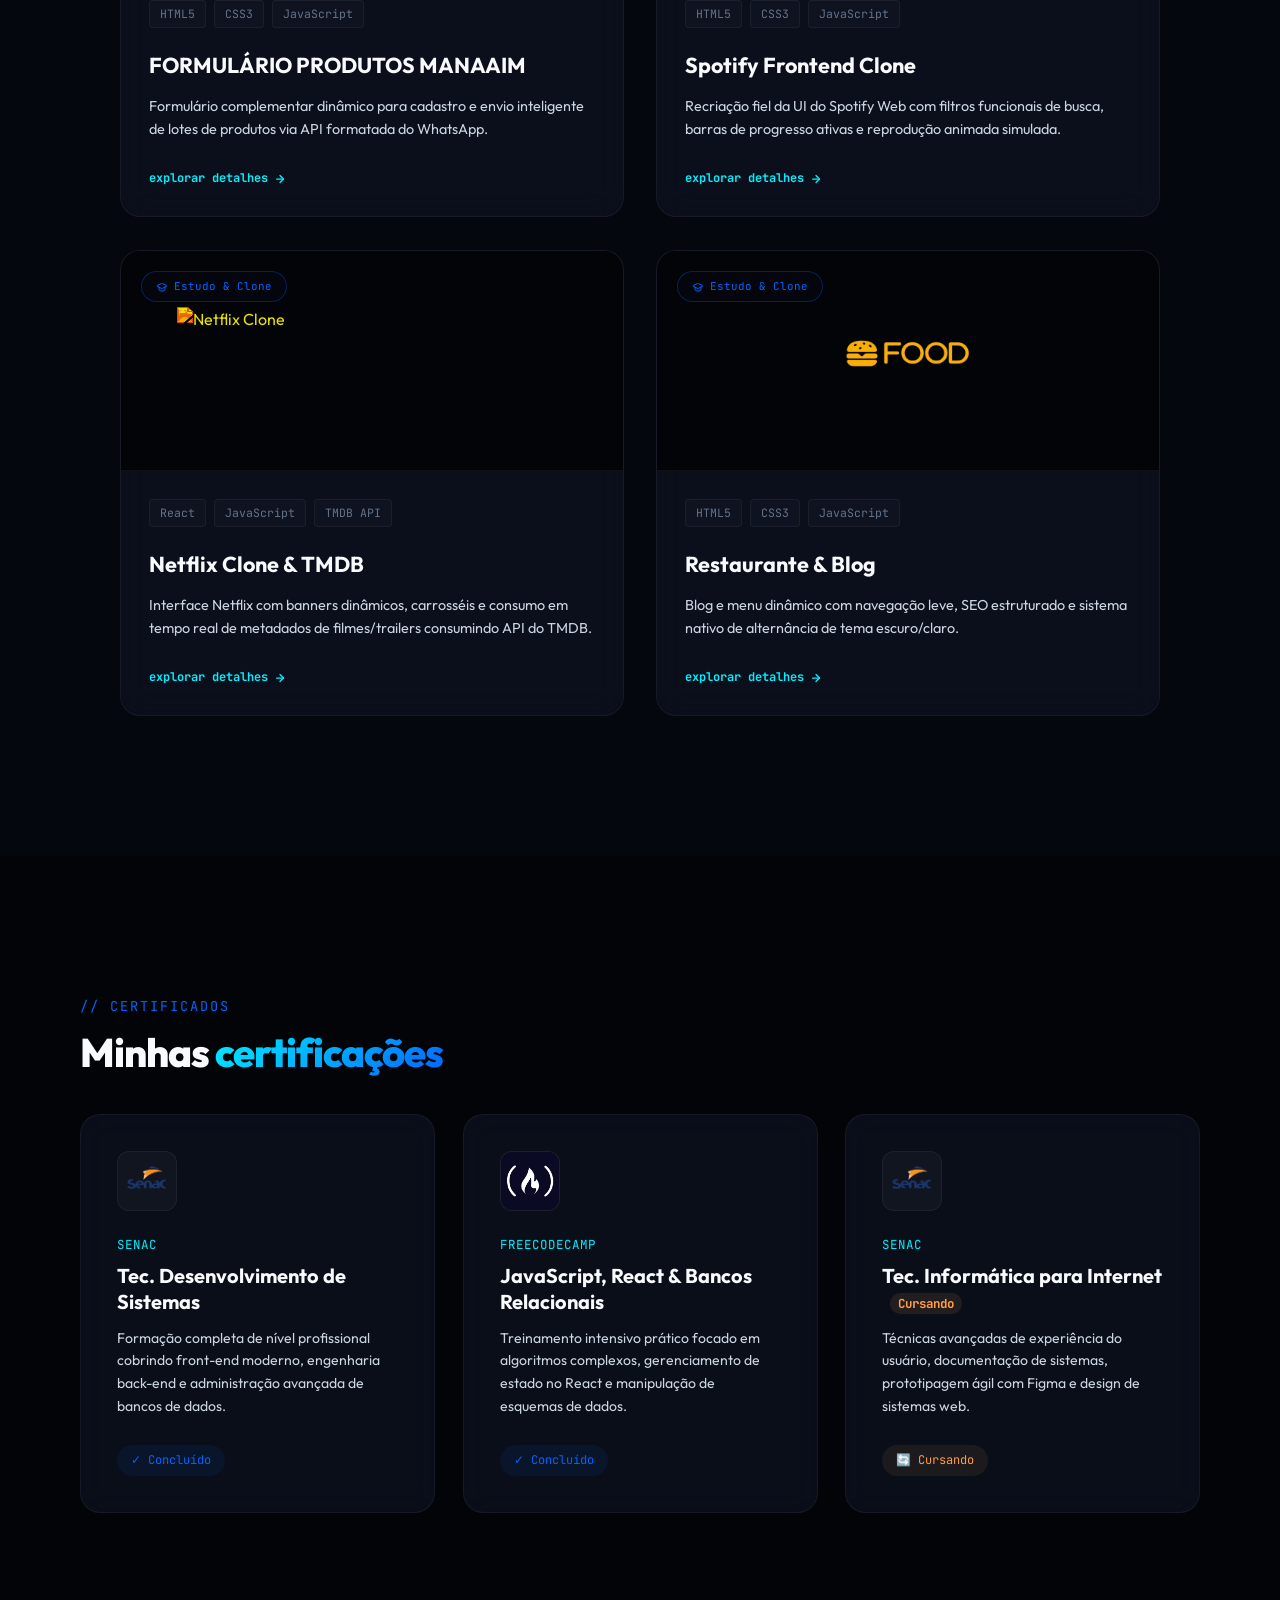
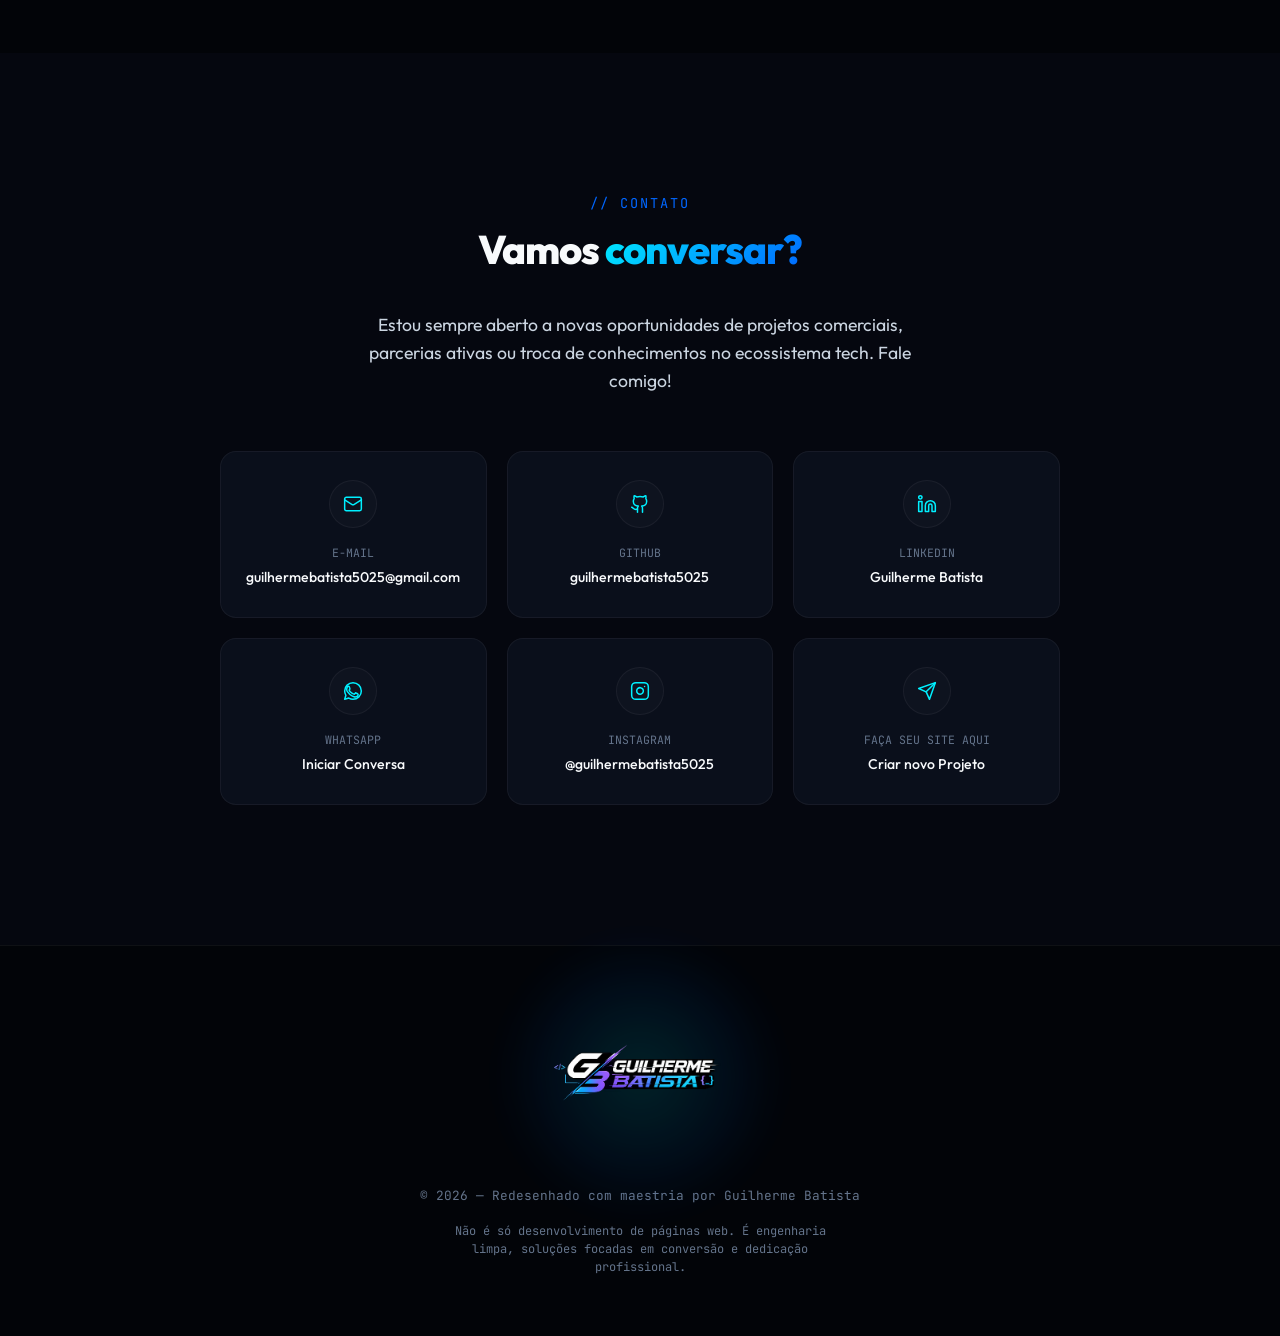
==== commit 8093ae12: "agora ss terminei." ====
--- a/index.html
+++ b/index.html
@@ -642,8 +642,8 @@
     <!-- DETALHES MODAL (POPUP) -->
     <div class="project-modal" id="projectModal" role="dialog" aria-hidden="true">
         <div class="modal-backdrop" id="modalBackdrop"></div>
+        <button class="modal-close-btn" id="modalCloseBtn" aria-label="Fechar">&times;</button>
         <div class="modal-content">
-            <button class="modal-close-btn" id="modalCloseBtn" aria-label="Fechar">&times;</button>
             
             <div class="modal-grid">
                 <!-- Lado Esquerdo: Screenshots com Slider -->
--- a/style.css
+++ b/style.css
@@ -1580,29 +1580,32 @@
 }
 
 .modal-close-btn {
-  position: absolute;
-  top: 24px;
-  right: 24px;
-  background: rgba(255, 255, 255, 0.03);
-  border: 1px solid var(--border);
-  color: var(--white-muted);
-  width: 40px;
-  height: 40px;
+  position: fixed;
+  top: 30px;
+  right: 40px;
+  background: rgba(8, 12, 21, 0.85);
+  border: 1px solid rgba(0, 240, 255, 0.3);
+  color: var(--white);
+  width: 48px;
+  height: 48px;
   border-radius: 50%;
-  font-size: 1.5rem;
+  font-size: 1.8rem;
   cursor: pointer;
   display: flex;
   align-items: center;
   justify-content: center;
-  z-index: 100;
-  transition: var(--transition);
+  z-index: 10002; /* Garante que fique acima de todo o conteúdo e backdrop */
+  transition: var(--transition);
+  box-shadow: 0 4px 15px rgba(0, 240, 255, 0.25);
+  backdrop-filter: blur(8px);
 }
 
 .modal-close-btn:hover {
-  background: rgba(239, 68, 68, 0.1);
+  background: rgba(239, 68, 68, 0.2);
   border-color: #ef4444;
   color: #ef4444;
-  transform: rotate(90deg);
+  transform: scale(1.05) rotate(90deg);
+  box-shadow: 0 4px 20px rgba(239, 68, 68, 0.4);
 }
 
 .modal-grid {
@@ -2135,8 +2138,12 @@
   }
 
   .modal-gallery {
-    height: 320px;
-    min-height: 320px;
+    height: 380px;
+    min-height: 380px;
+  }
+
+  .browser-viewport {
+    min-height: 344px !important;
   }
 
   .modal-info {
@@ -2260,6 +2267,45 @@
   .about-stats {
     grid-template-columns: 1fr;
   }
+
+  /* Ocultar alternância de Print/Live no Mobile */
+  .browser-toggles {
+    display: none !important;
+  }
+
+  /* Ajuste responsivo para o botão flutuante de fechar */
+  .modal-close-btn {
+    top: 16px;
+    right: 16px;
+    width: 42px;
+    height: 42px;
+    font-size: 1.5rem;
+    background: rgba(8, 12, 21, 0.92);
+    box-shadow: 0 4px 12px rgba(0, 240, 255, 0.2);
+  }
+
+  /* Maximizar a área do modal e da previsualização do site no mobile */
+  .modal-content {
+    width: 96% !important;
+    max-height: 90vh !important;
+  }
+
+  .modal-grid {
+    max-height: 90vh !important;
+  }
+
+  .modal-gallery {
+    height: 500px !important;
+    min-height: 500px !important;
+  }
+
+  .browser-viewport {
+    min-height: 464px !important; /* 500px - 36px de header do mockup */
+  }
+
+  .modal-slide {
+    padding: 8px !important; /* Reduz margem interna de 24px para 8px, liberando 32px de largura real ao site */
+  }
 }
 
 /* Animação de Entrada do Menu Dropdown */
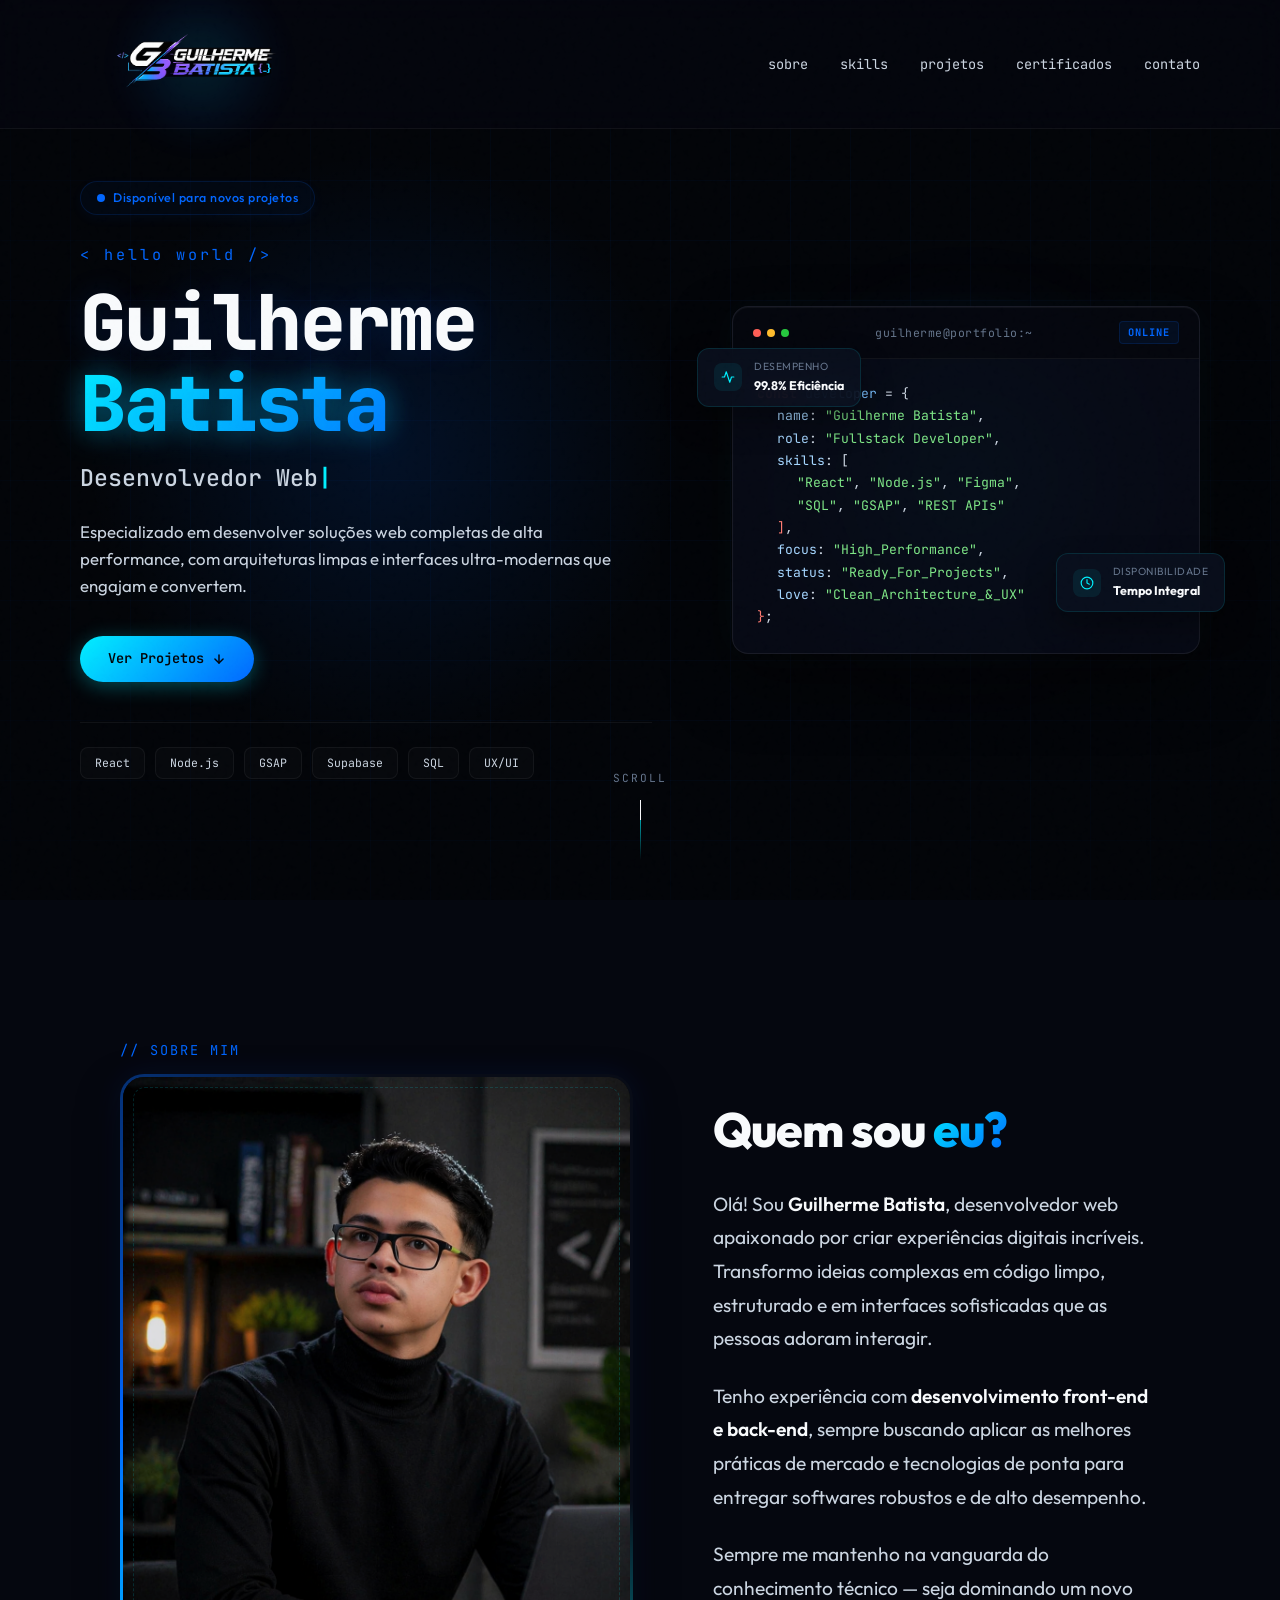
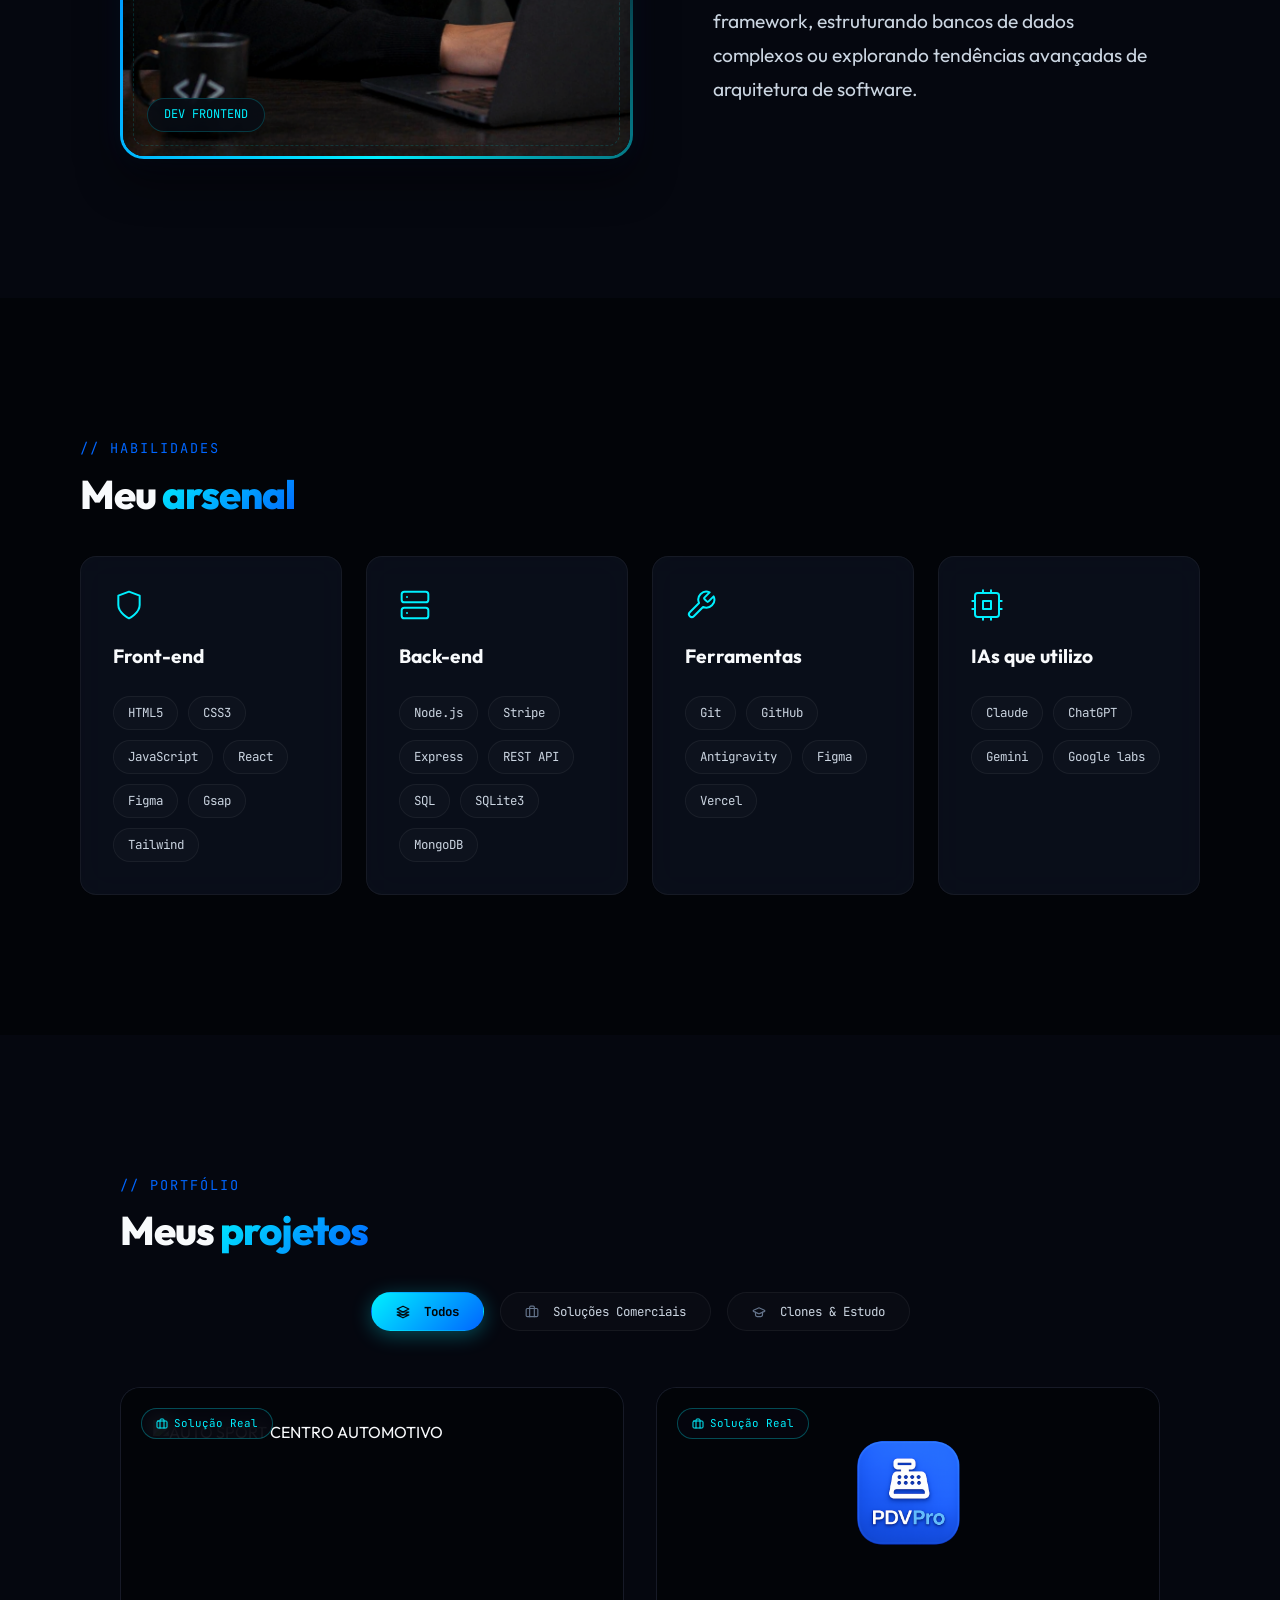
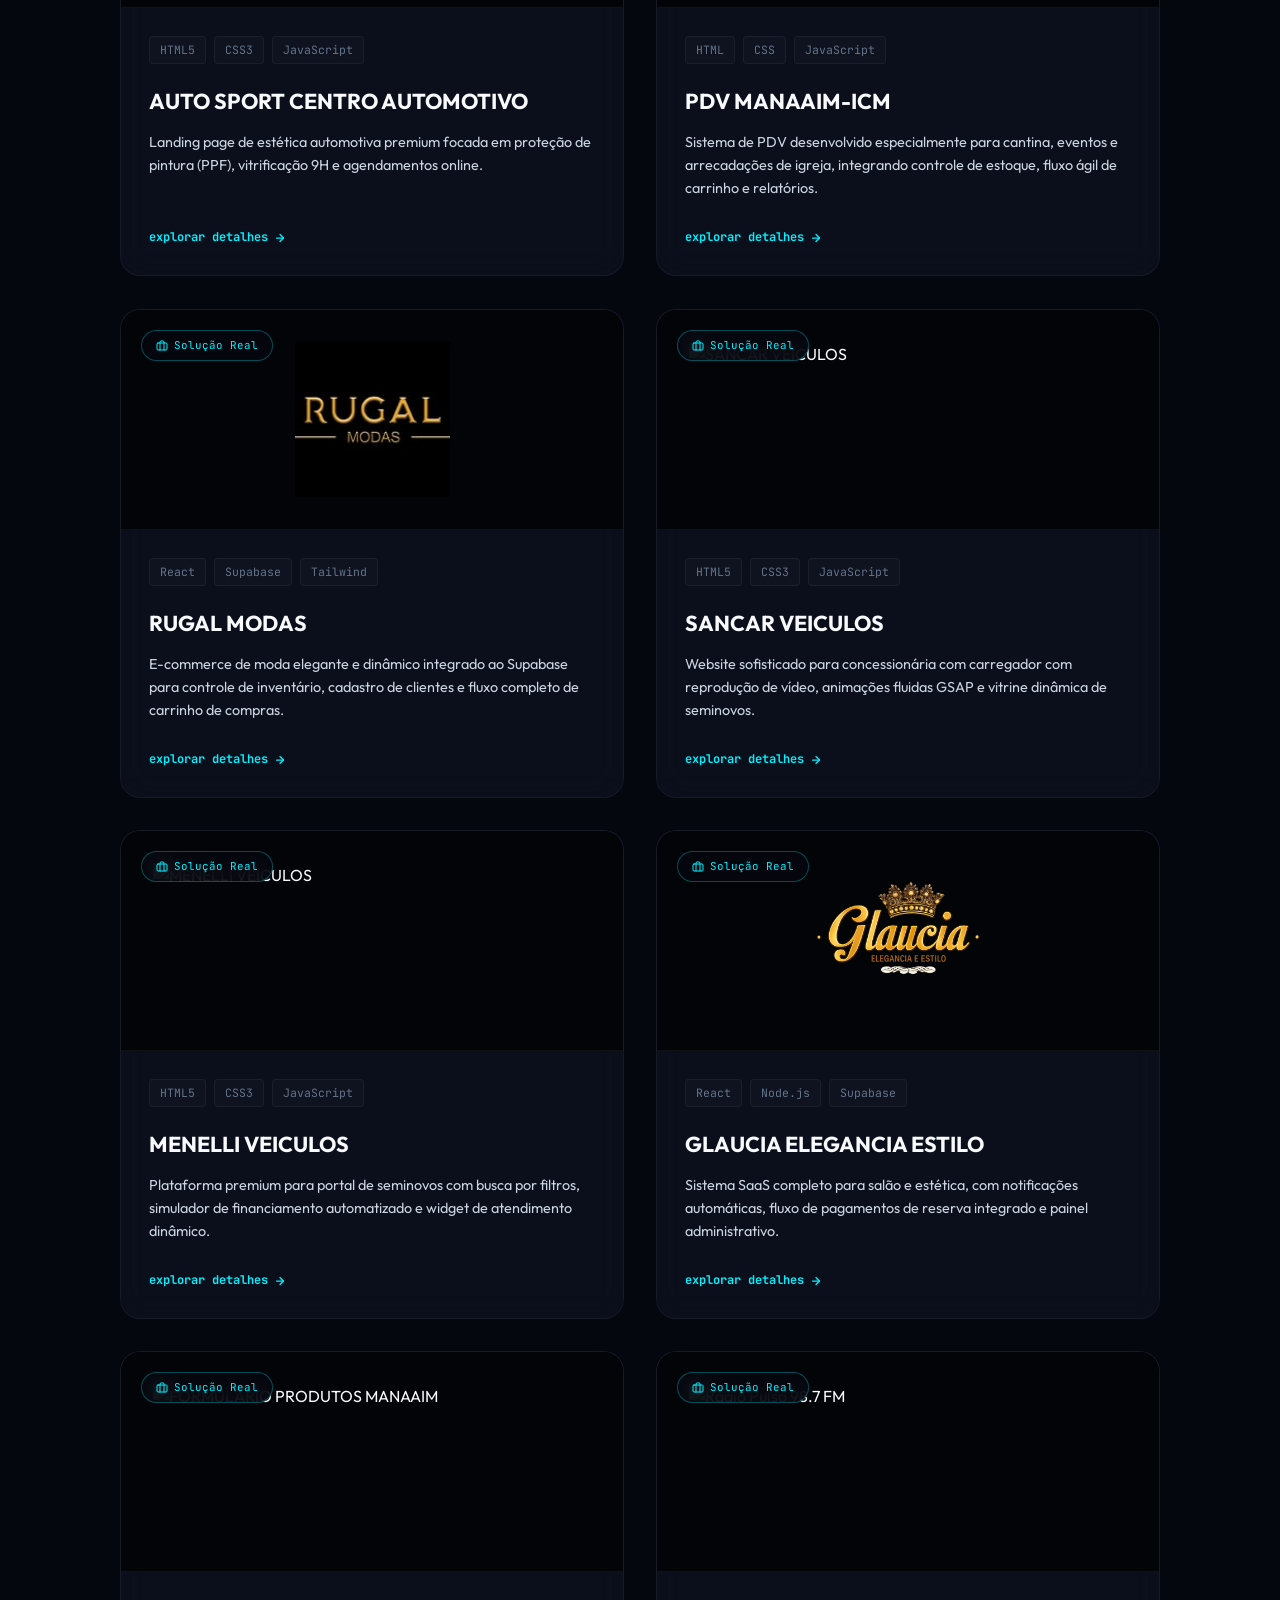
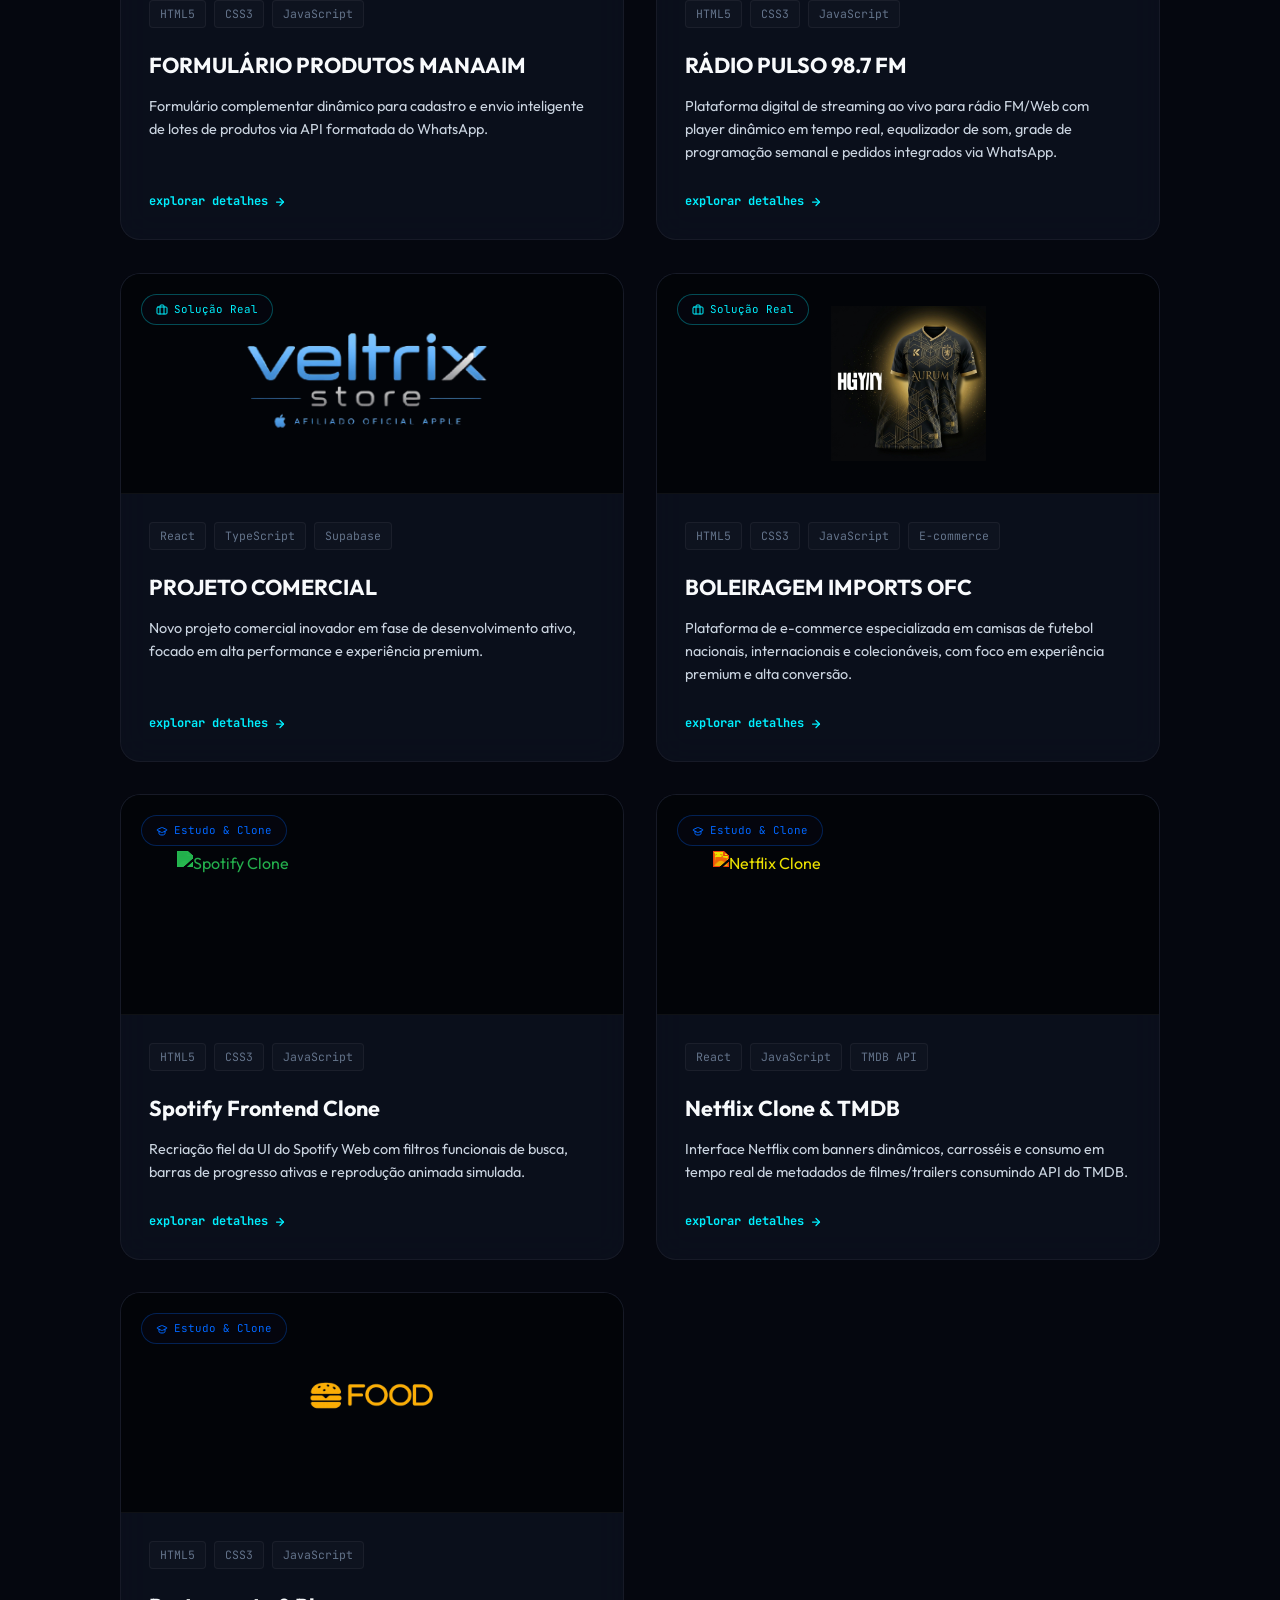
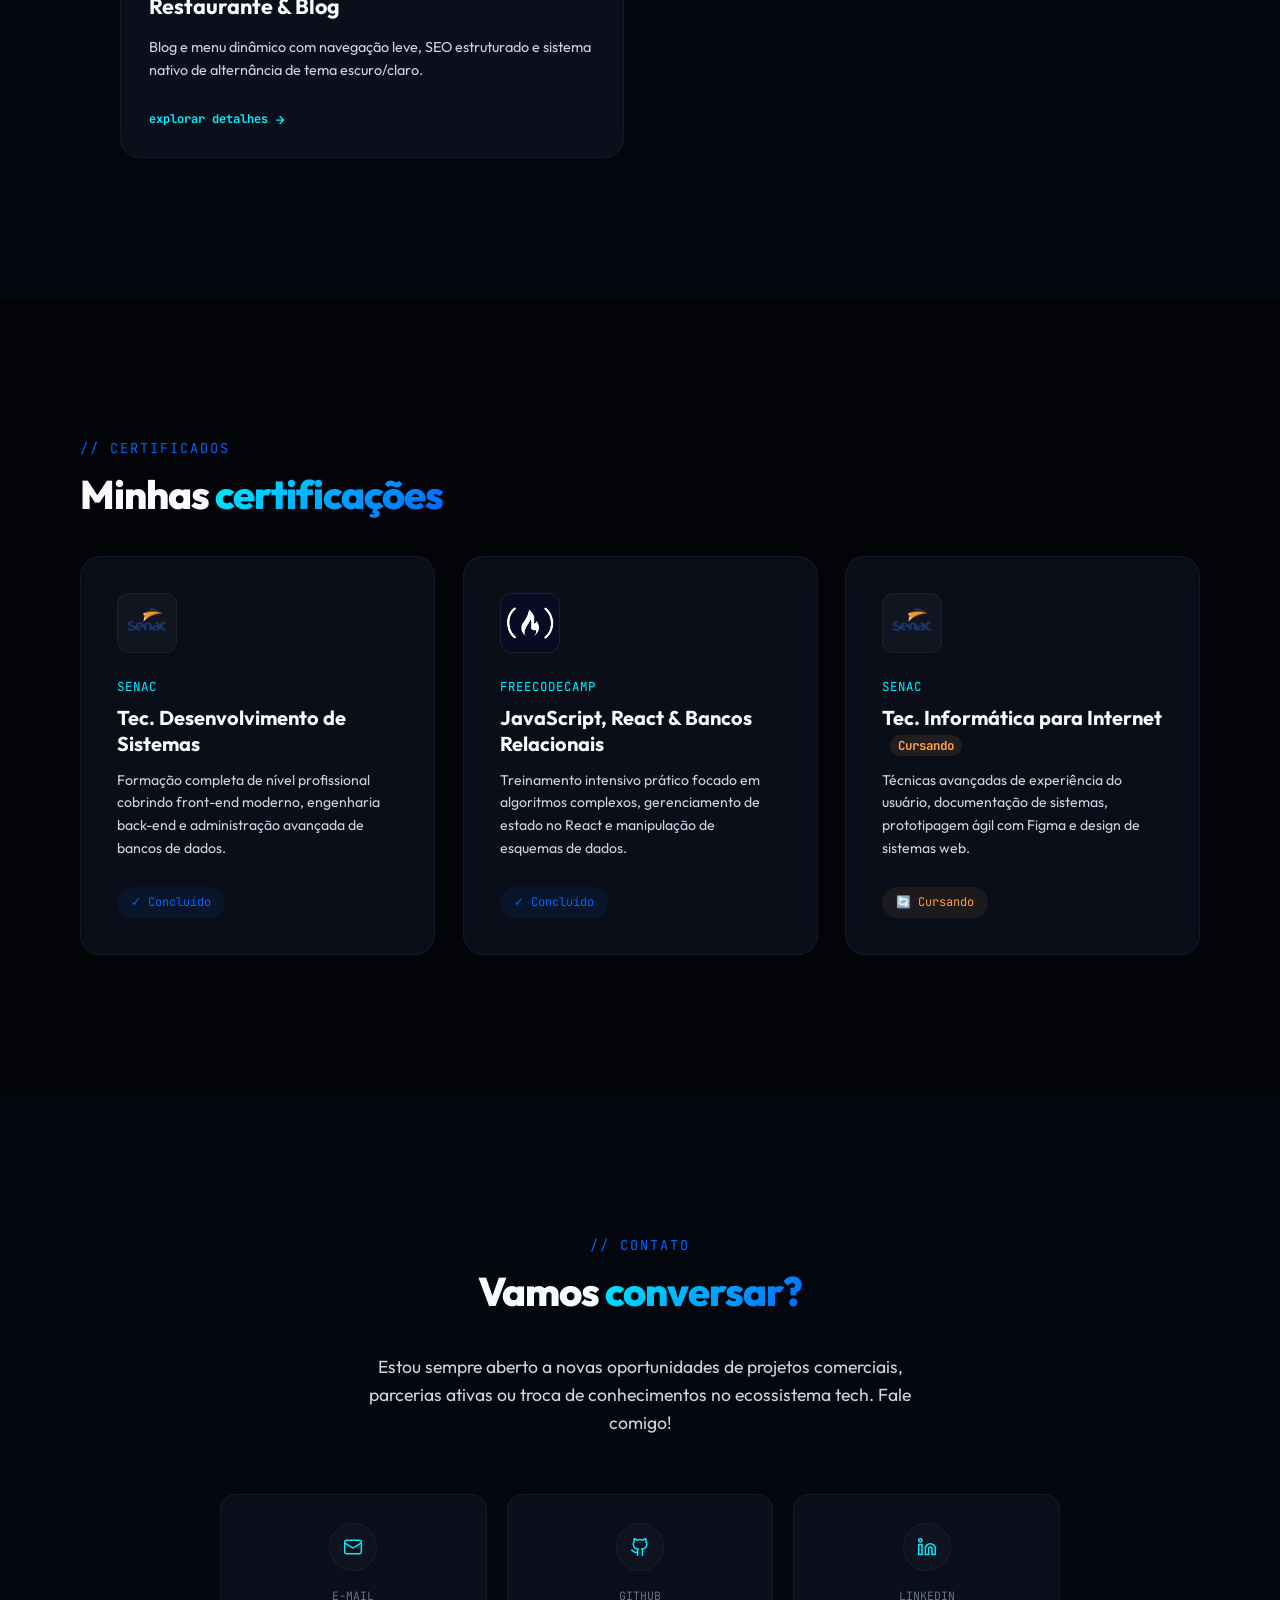
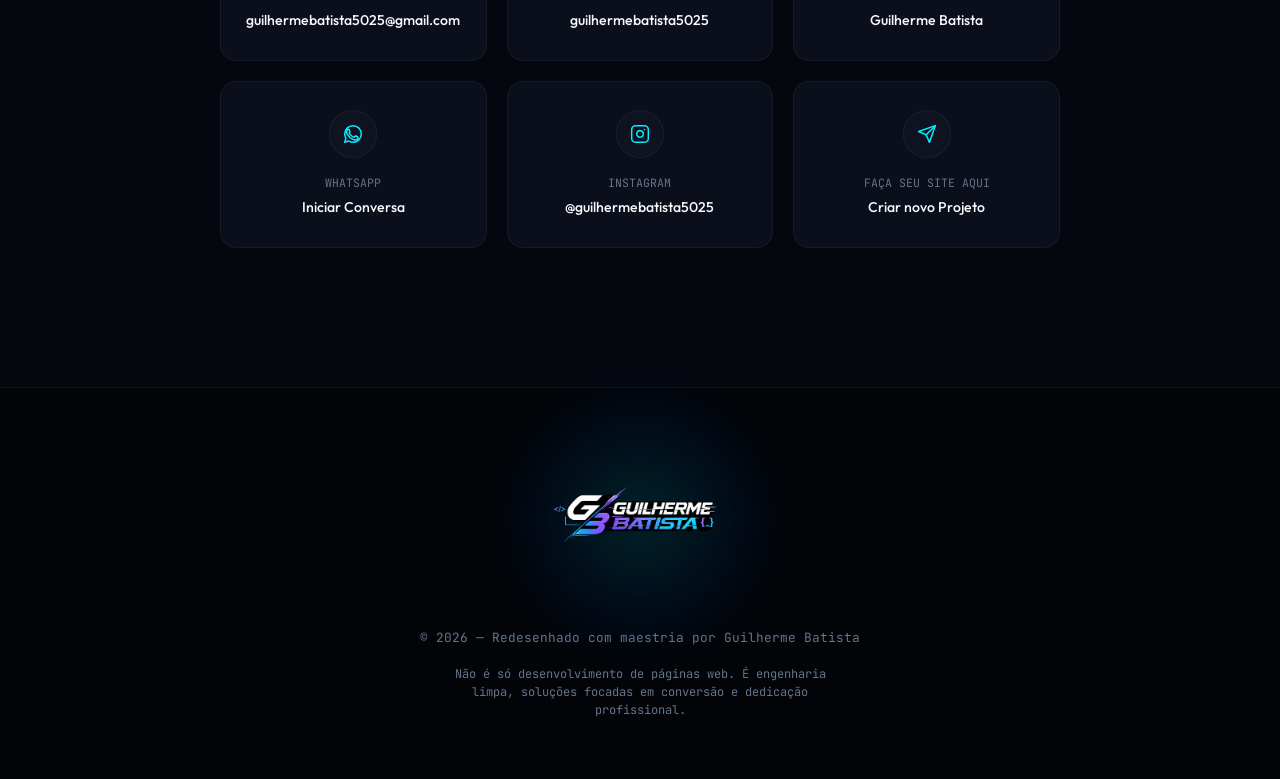
==== commit 78f57fb9: "Adicionei o Novo Projeto" ====
--- a/index.html
+++ b/index.html
@@ -432,7 +432,77 @@
                 </div>
             </div>
 
-            <!-- 8. SPOTIFY CLONE (estudo) -->
+            <!-- 8. RÁDIO PULSO 98.7 FM (real) -->
+            <div class="project-card reveal" data-id="RADIO PULSO FM" data-category="real">
+                <div class="project-thumb">
+                    <span class="project-badge-type real">
+                        <svg xmlns="http://www.w3.org/2000/svg" width="12" height="12" viewBox="0 0 24 24" fill="none" stroke="currentColor" stroke-width="2" stroke-linecap="round" stroke-linejoin="round" class="project-badge-icon"><path d="M16 20V4a2 2 0 0 0-2-2h-4a2 2 0 0 0-2 2v16"/><rect width="20" height="14" x="2" y="6" rx="2"/></svg> Solução Real
+                    </span>
+                    <img src="https://radio-desenvolvimento-para-venda.vercel.app/assets/icons/icon-512x512.png" alt="Rádio Pulso 98.7 FM">
+                </div>
+                <div class="project-body">
+                    <div class="project-tags">
+                        <span class="project-tag">HTML5</span>
+                        <span class="project-tag">CSS3</span>
+                        <span class="project-tag">JavaScript</span>
+                    </div>
+                    <h3 class="project-name">RÁDIO PULSO 98.7 FM</h3>
+                    <p class="project-desc">Plataforma digital de streaming ao vivo para rádio FM/Web com player dinâmico em tempo real, equalizador de som, grade de programação semanal e pedidos integrados via WhatsApp.</p>
+                    <div class="project-card-footer">
+                        Explorar Detalhes 
+                        <svg xmlns="http://www.w3.org/2000/svg" width="12" height="12" viewBox="0 0 24 24" fill="none" stroke="currentColor" stroke-width="2.5" stroke-linecap="round" stroke-linejoin="round"><line x1="5" y1="12" x2="19" y2="12"/><polyline points="12 5 19 12 12 19"/></svg>
+                    </div>
+                </div>
+            </div>
+
+            <!-- 9. PROJETO COMERCIAL - EM BREVE (real) -->
+            <div class="project-card reveal" data-id="NOVO PROJETO COMERCIAL" data-category="real">
+                <div class="project-thumb">
+                    <span class="project-badge-type real">
+                        <svg xmlns="http://www.w3.org/2000/svg" width="12" height="12" viewBox="0 0 24 24" fill="none" stroke="currentColor" stroke-width="2" stroke-linecap="round" stroke-linejoin="round" class="project-badge-icon"><path d="M16 20V4a2 2 0 0 0-2-2h-4a2 2 0 0 0-2 2v16"/><rect width="20" height="14" x="2" y="6" rx="2"/></svg> Solução Real
+                    </span>
+                    <img src="img-projetos/veltrix.png" alt="Projeto Comercial">
+                </div>
+                <div class="project-body">
+                    <div class="project-tags">
+                        <span class="project-tag">React</span>
+                        <span class="project-tag">TypeScript</span>
+                        <span class="project-tag">Supabase</span>
+                    </div>
+                    <h3 class="project-name">PROJETO COMERCIAL</h3>
+                    <p class="project-desc">Novo projeto comercial inovador em fase de desenvolvimento ativo, focado em alta performance e experiência premium.</p>
+                    <div class="project-card-footer">
+                        Explorar Detalhes 
+                        <svg xmlns="http://www.w3.org/2000/svg" width="12" height="12" viewBox="0 0 24 24" fill="none" stroke="currentColor" stroke-width="2.5" stroke-linecap="round" stroke-linejoin="round"><line x1="5" y1="12" x2="19" y2="12"/><polyline points="12 5 19 12 12 19"/></svg>
+                    </div>
+                </div>
+            </div>
+
+            <!-- 10. BOLEIRAGEM IMPORTS OFC (real) -->
+            <div class="project-card reveal" data-id="BOLEIRAGEM IMPORTS OFC" data-category="real">
+                <div class="project-thumb">
+                    <span class="project-badge-type real">
+                        <svg xmlns="http://www.w3.org/2000/svg" width="12" height="12" viewBox="0 0 24 24" fill="none" stroke="currentColor" stroke-width="2" stroke-linecap="round" stroke-linejoin="round" class="project-badge-icon"><path d="M16 20V4a2 2 0 0 0-2-2h-4a2 2 0 0 0-2 2v16"/><rect width="20" height="14" x="2" y="6" rx="2"/></svg> Solução Real
+                    </span>
+                    <img src="img-projetos/boleiragem-cover.jpg" alt="BOLEIRAGEM IMPORTS OFC">
+                </div>
+                <div class="project-body">
+                    <div class="project-tags">
+                        <span class="project-tag">HTML5</span>
+                        <span class="project-tag">CSS3</span>
+                        <span class="project-tag">JavaScript</span>
+                        <span class="project-tag">E-commerce</span>
+                    </div>
+                    <h3 class="project-name">BOLEIRAGEM IMPORTS OFC</h3>
+                    <p class="project-desc">Plataforma de e-commerce especializada em camisas de futebol nacionais, internacionais e colecionáveis, com foco em experiência premium e alta conversão.</p>
+                    <div class="project-card-footer">
+                        Explorar Detalhes 
+                        <svg xmlns="http://www.w3.org/2000/svg" width="12" height="12" viewBox="0 0 24 24" fill="none" stroke="currentColor" stroke-width="2.5" stroke-linecap="round" stroke-linejoin="round"><line x1="5" y1="12" x2="19" y2="12"/><polyline points="12 5 19 12 12 19"/></svg>
+                    </div>
+                </div>
+            </div>
+
+            <!-- 11. SPOTIFY CLONE (estudo) -->
             <div class="project-card reveal" data-id="spotify" data-category="estudo">
                 <div class="project-thumb">
                     <span class="project-badge-type estudo">
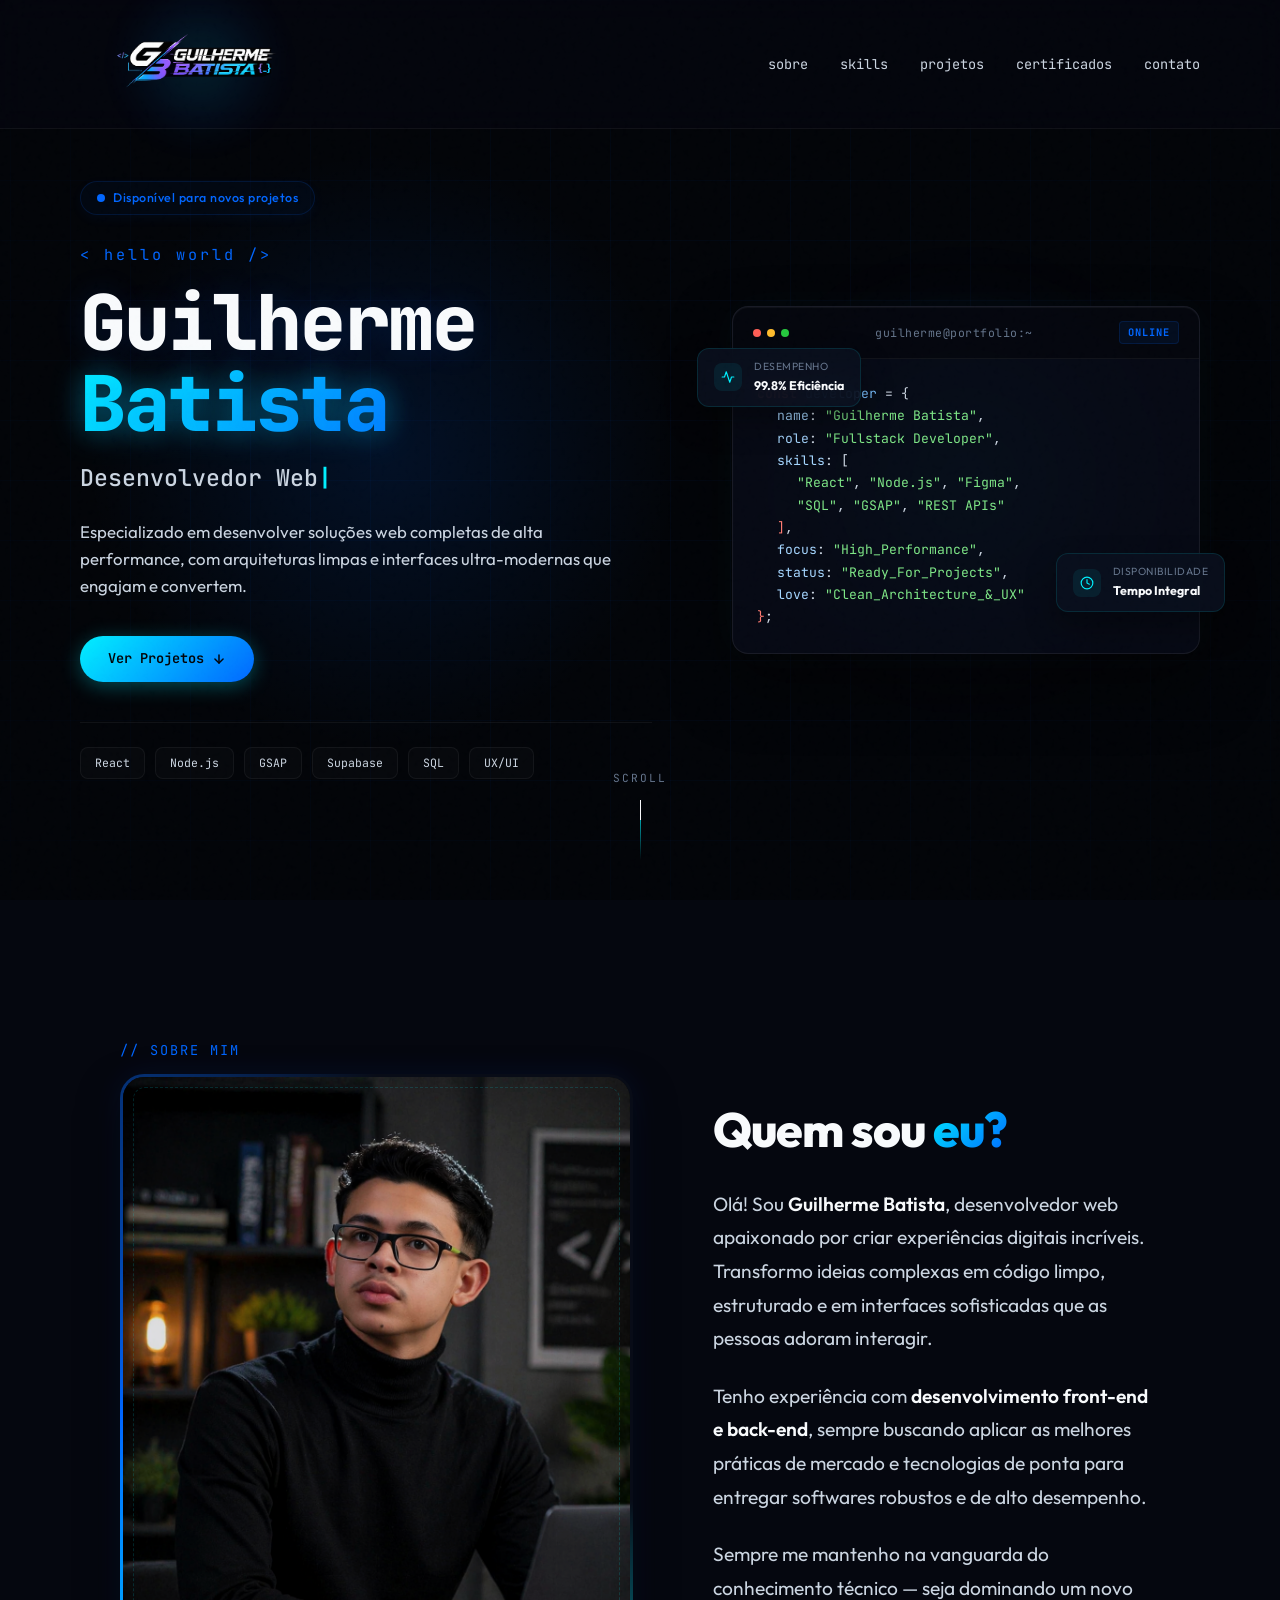
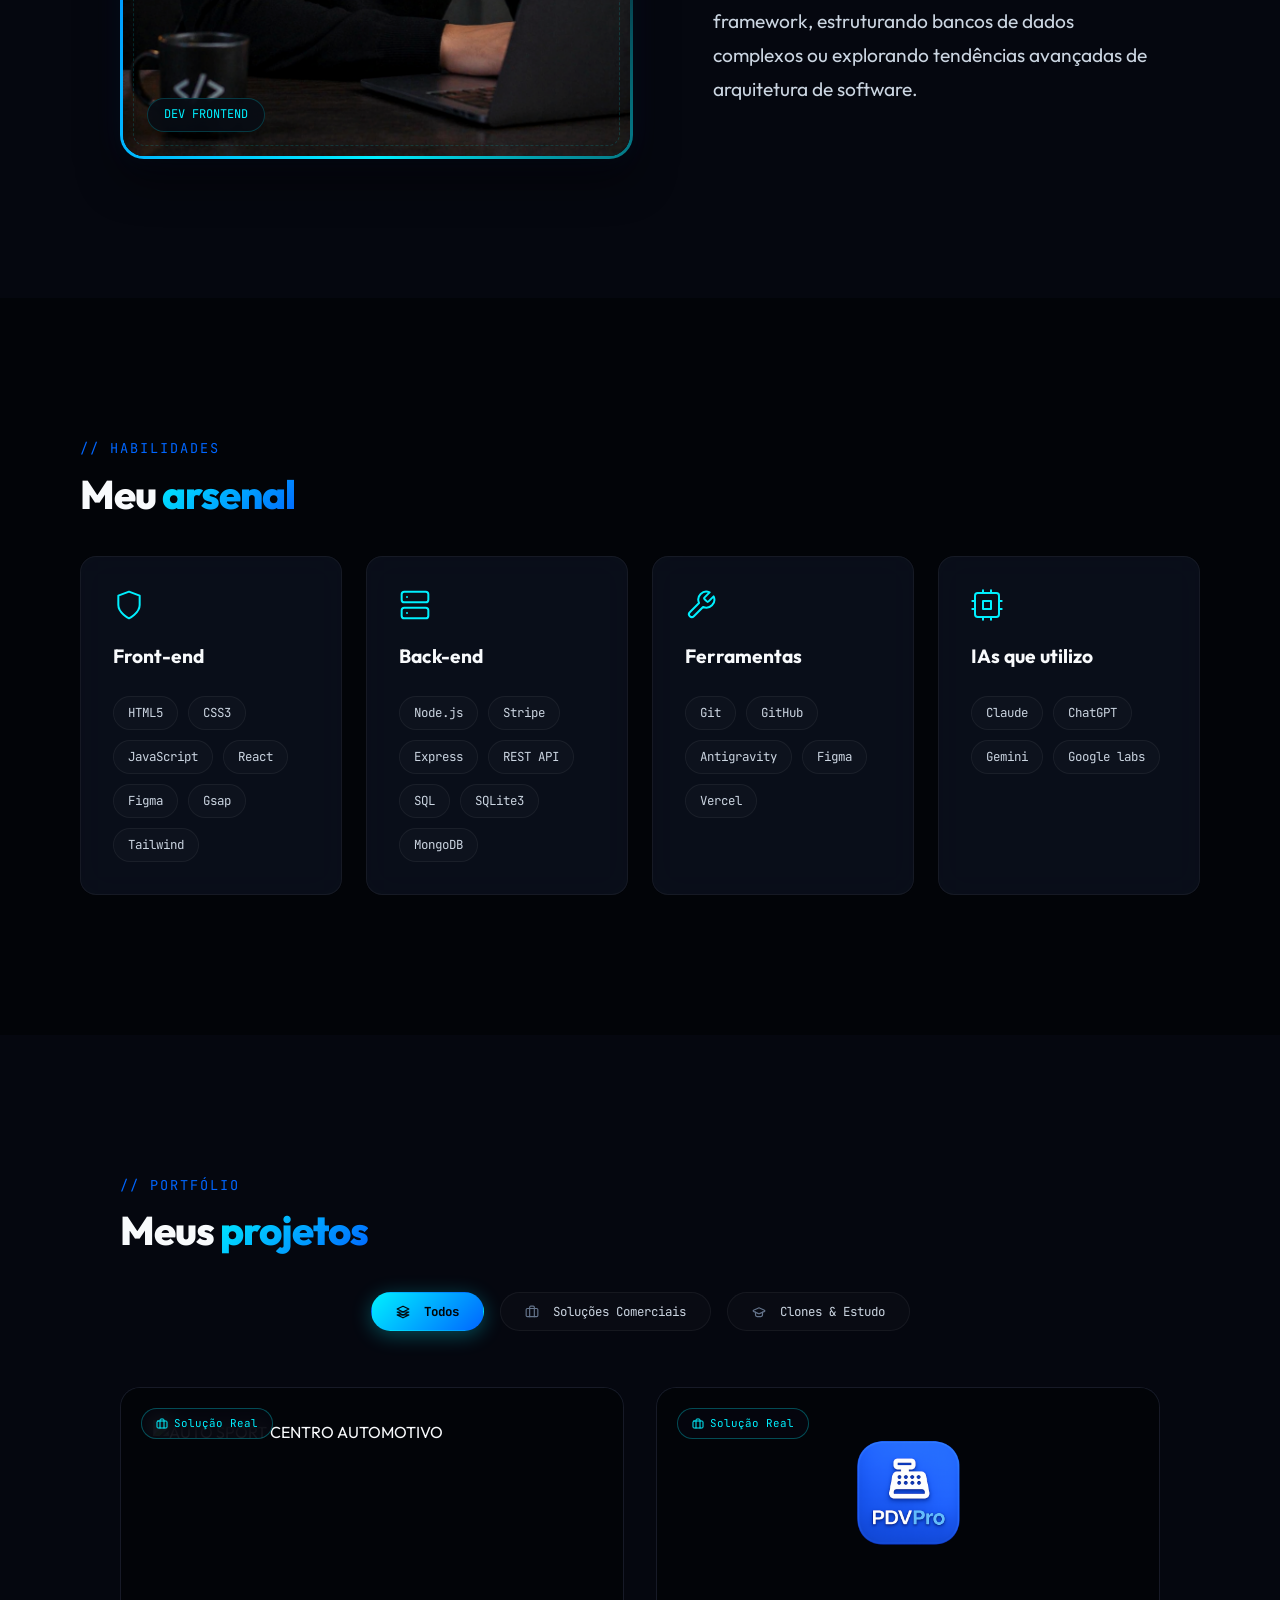
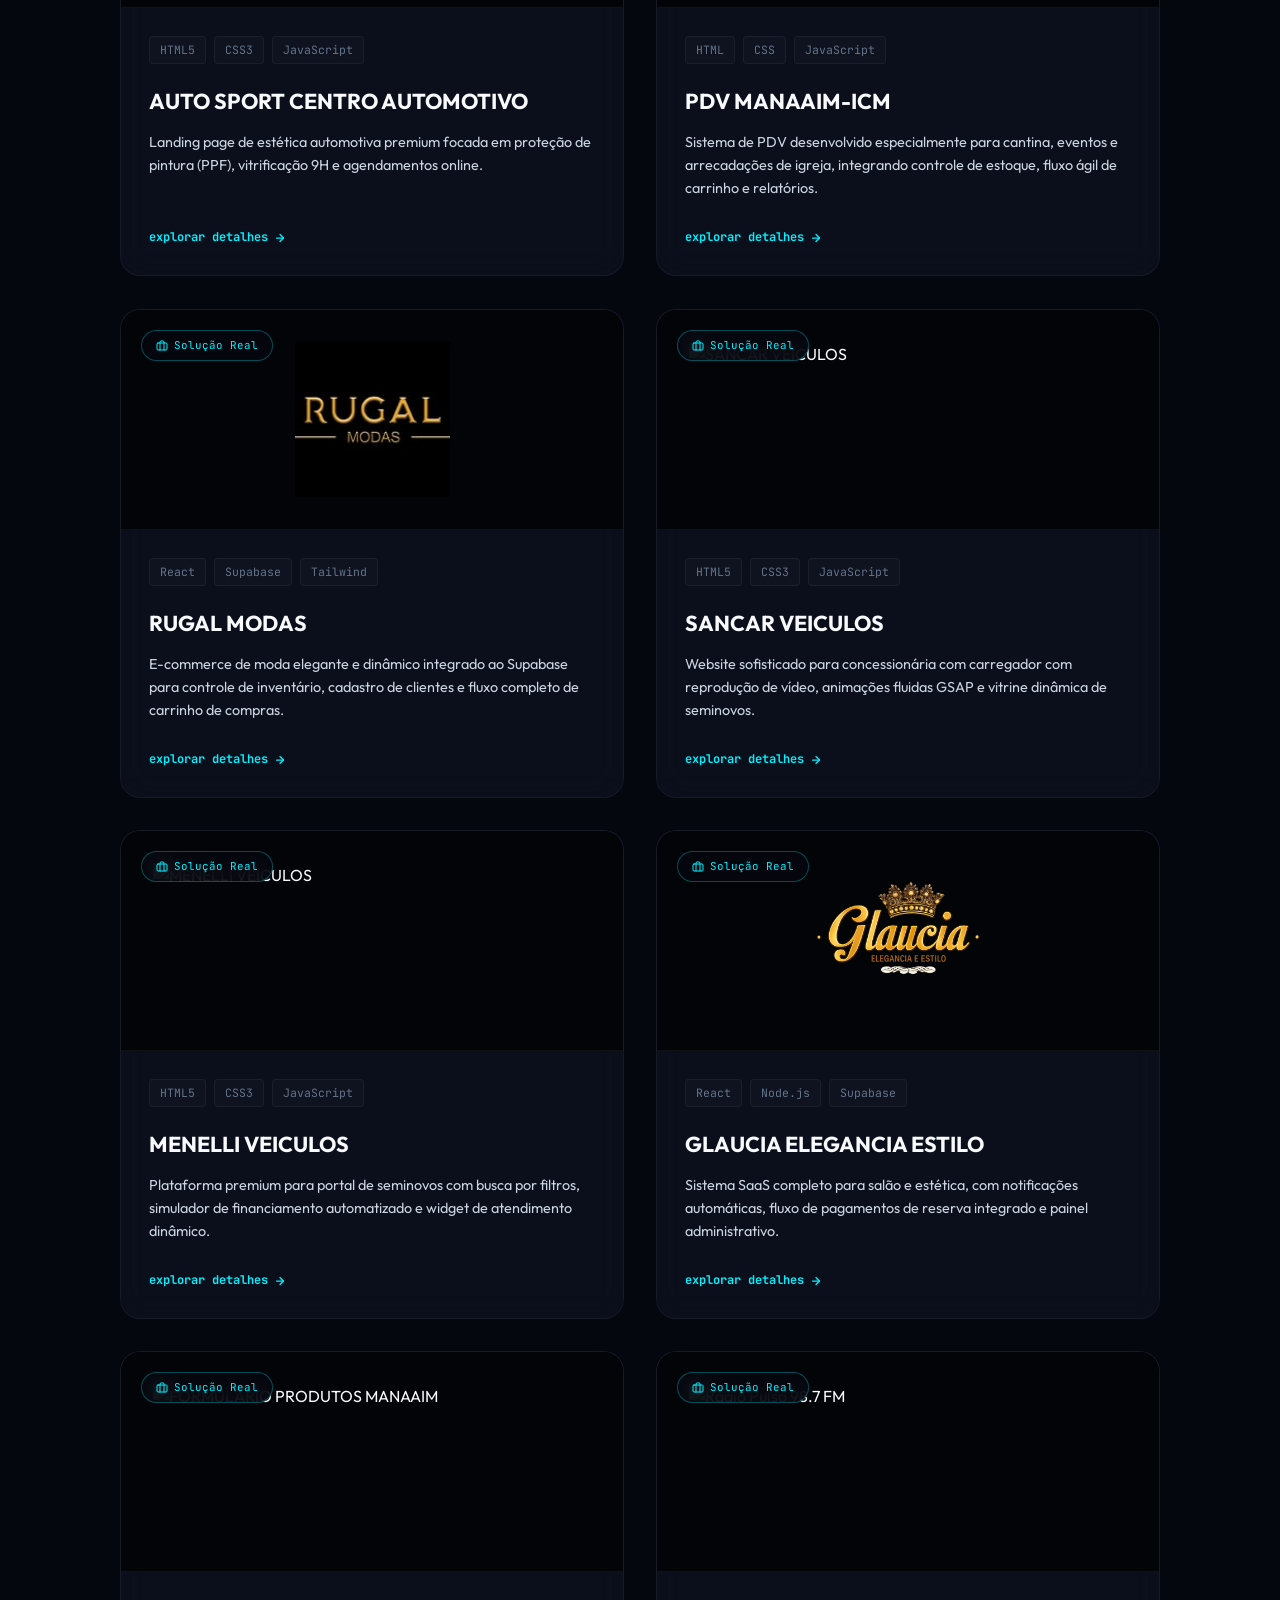
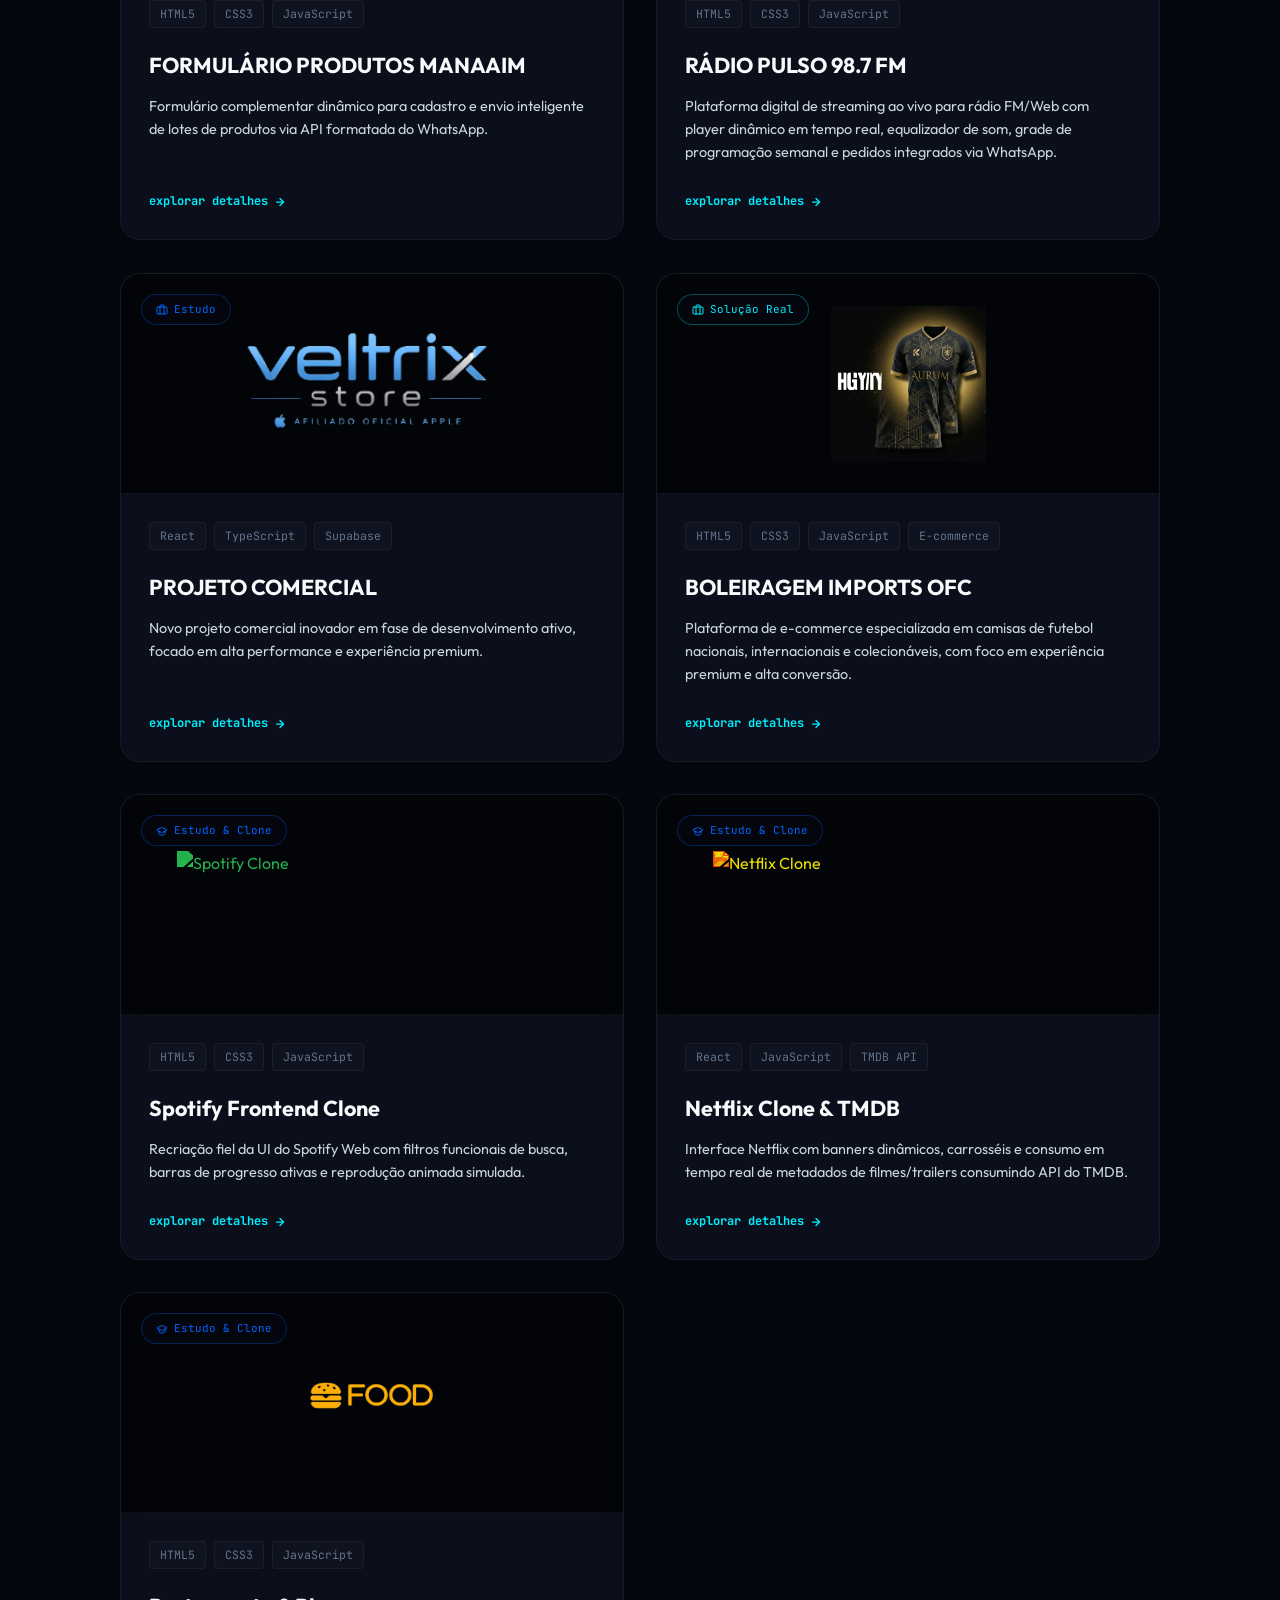
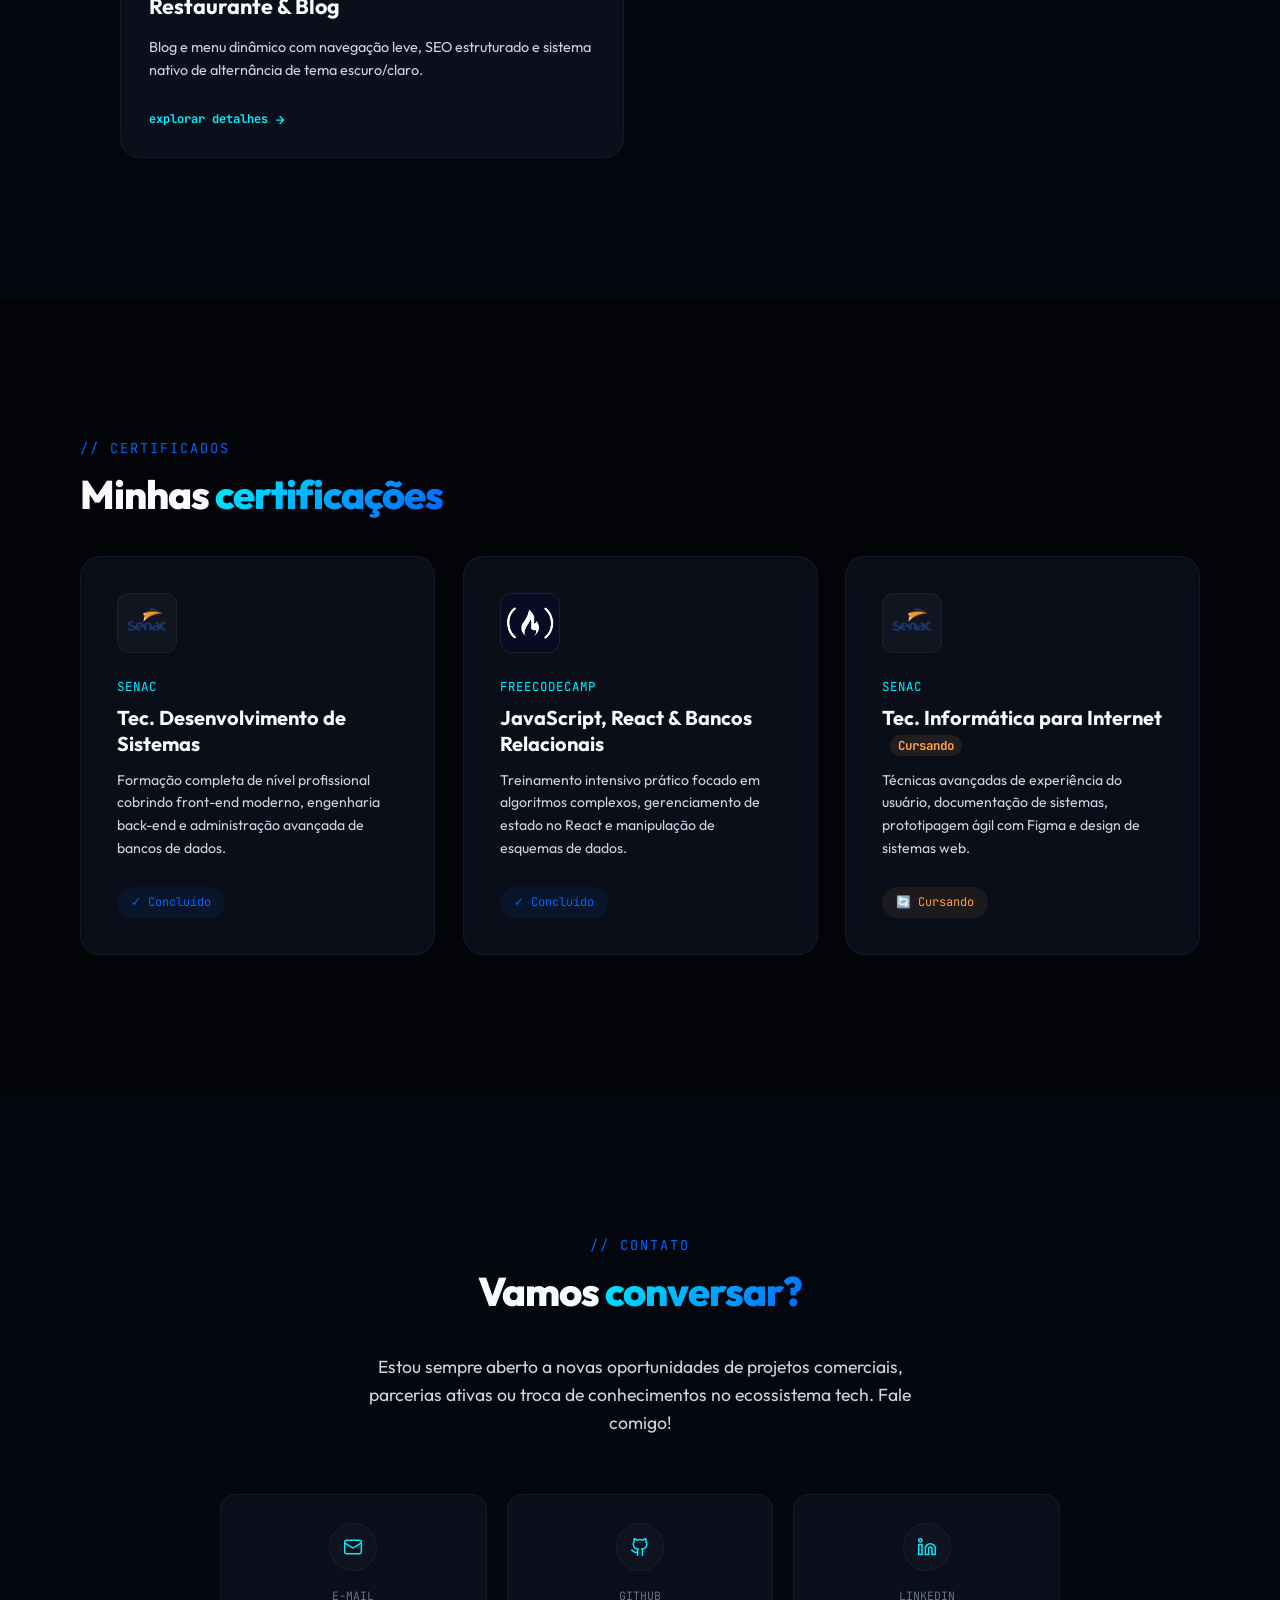
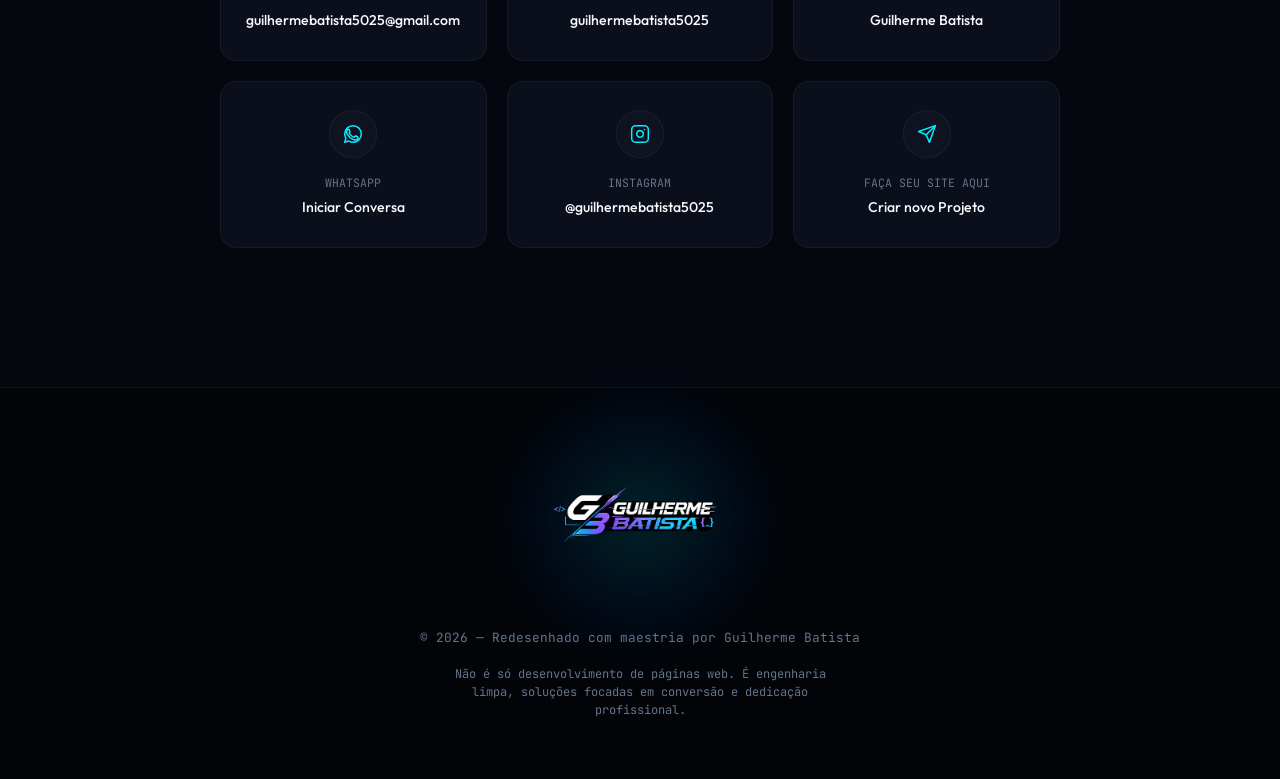
==== commit 4446bf4b: "Mudei um erro ali" ====
--- a/index.html
+++ b/index.html
@@ -456,10 +456,10 @@
             </div>
 
             <!-- 9. PROJETO COMERCIAL - EM BREVE (real) -->
-            <div class="project-card reveal" data-id="NOVO PROJETO COMERCIAL" data-category="real">
-                <div class="project-thumb">
-                    <span class="project-badge-type real">
-                        <svg xmlns="http://www.w3.org/2000/svg" width="12" height="12" viewBox="0 0 24 24" fill="none" stroke="currentColor" stroke-width="2" stroke-linecap="round" stroke-linejoin="round" class="project-badge-icon"><path d="M16 20V4a2 2 0 0 0-2-2h-4a2 2 0 0 0-2 2v16"/><rect width="20" height="14" x="2" y="6" rx="2"/></svg> Solução Real
+            <div class="project-card reveal" data-id="NOVO PROJETO COMERCIAL" data-category="estudo">
+                <div class="project-thumb">
+                    <span class="project-badge-type estudo">
+                        <svg xmlns="http://www.w3.org/2000/svg" width="12" height="12" viewBox="0 0 24 24" fill="none" stroke="currentColor" stroke-width="2" stroke-linecap="round" stroke-linejoin="round" class="project-badge-icon"><path d="M16 20V4a2 2 0 0 0-2-2h-4a2 2 0 0 0-2 2v16"/><rect width="20" height="14" x="2" y="6" rx="2"/></svg> Estudo
                     </span>
                     <img src="img-projetos/veltrix.png" alt="Projeto Comercial">
                 </div>
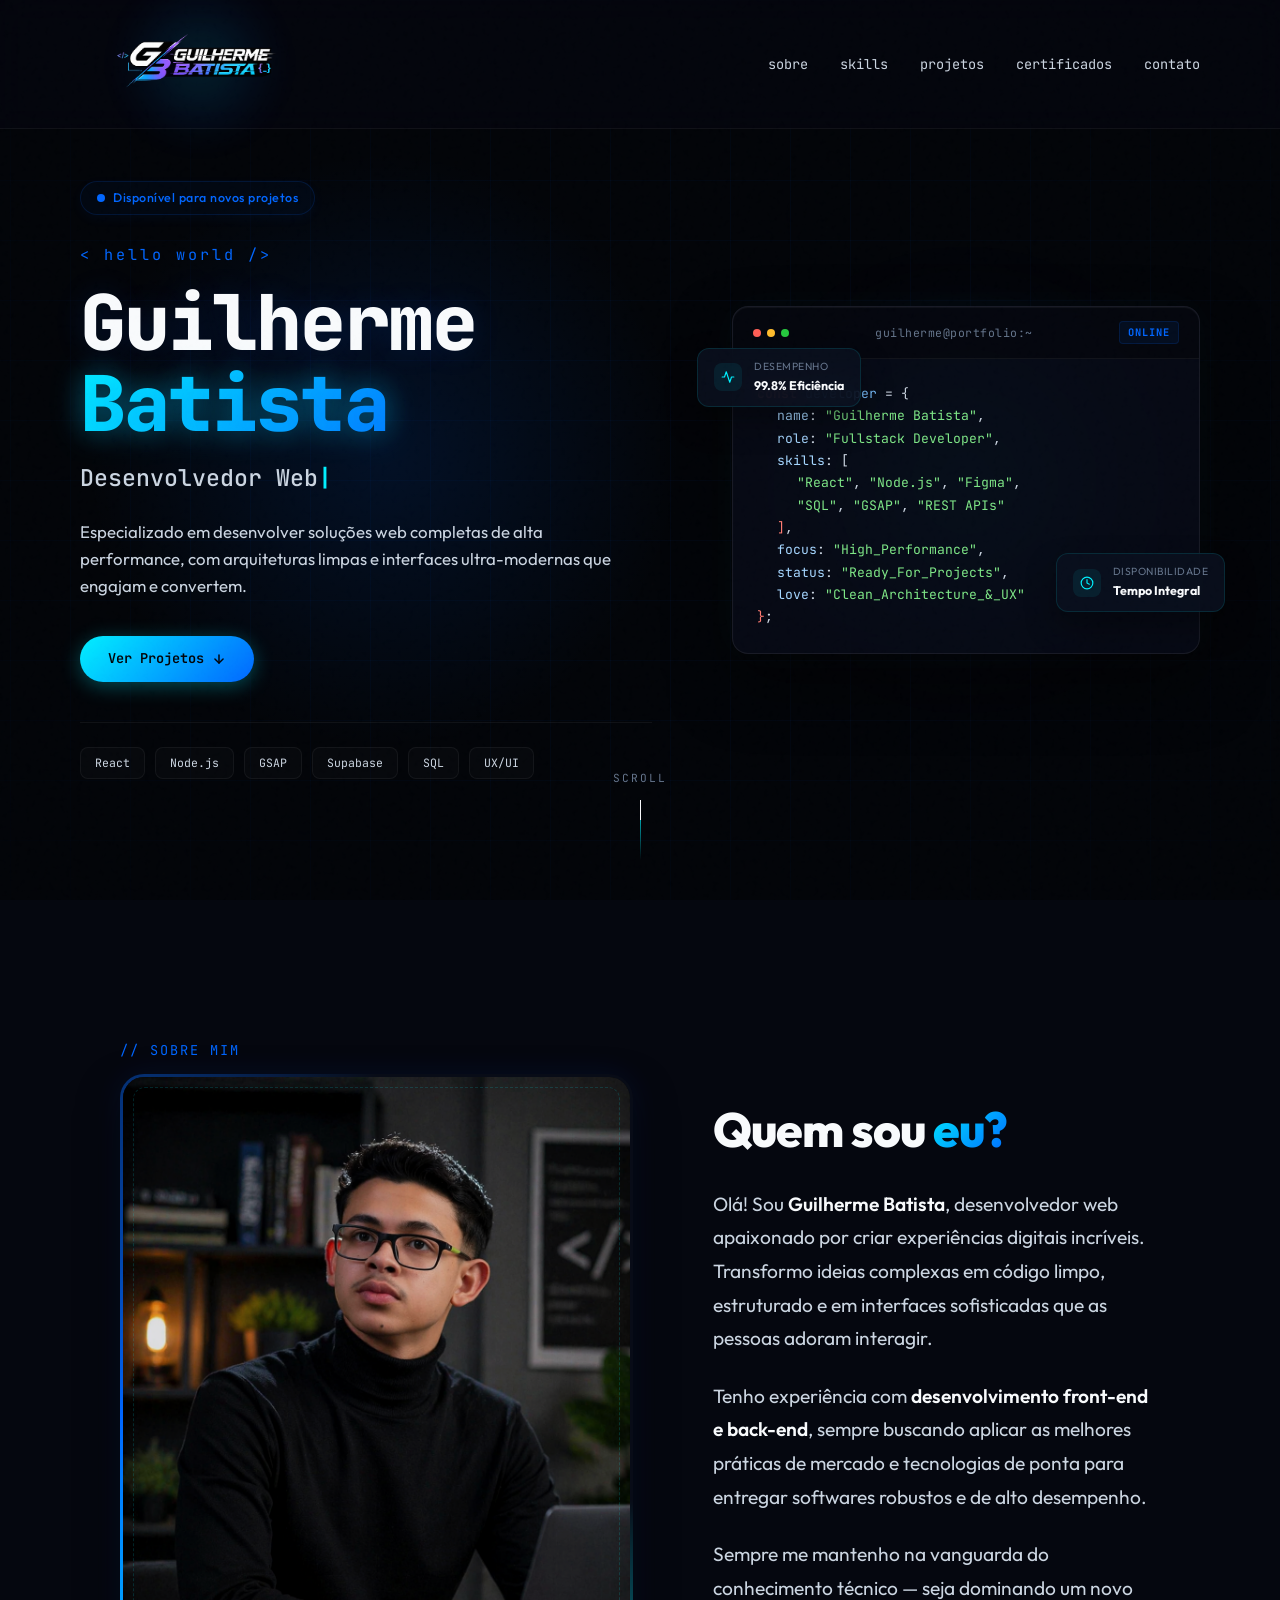
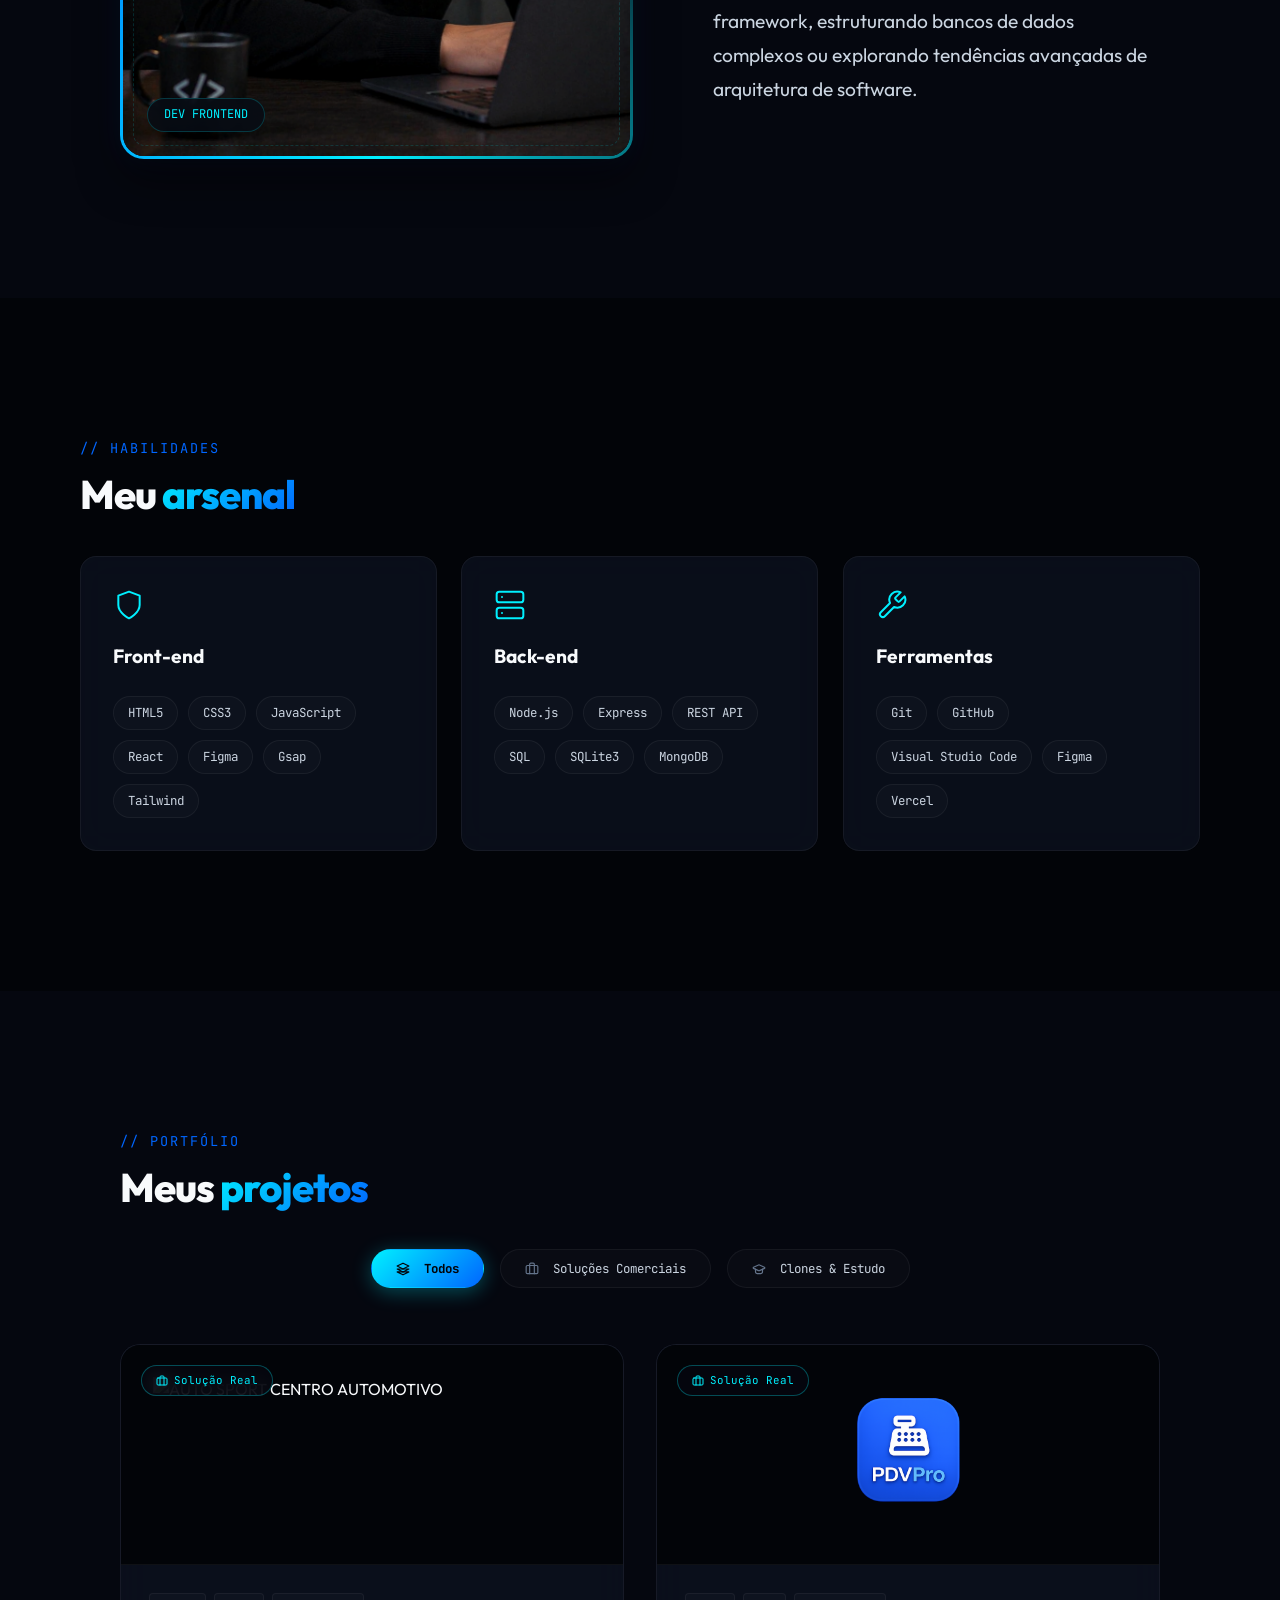
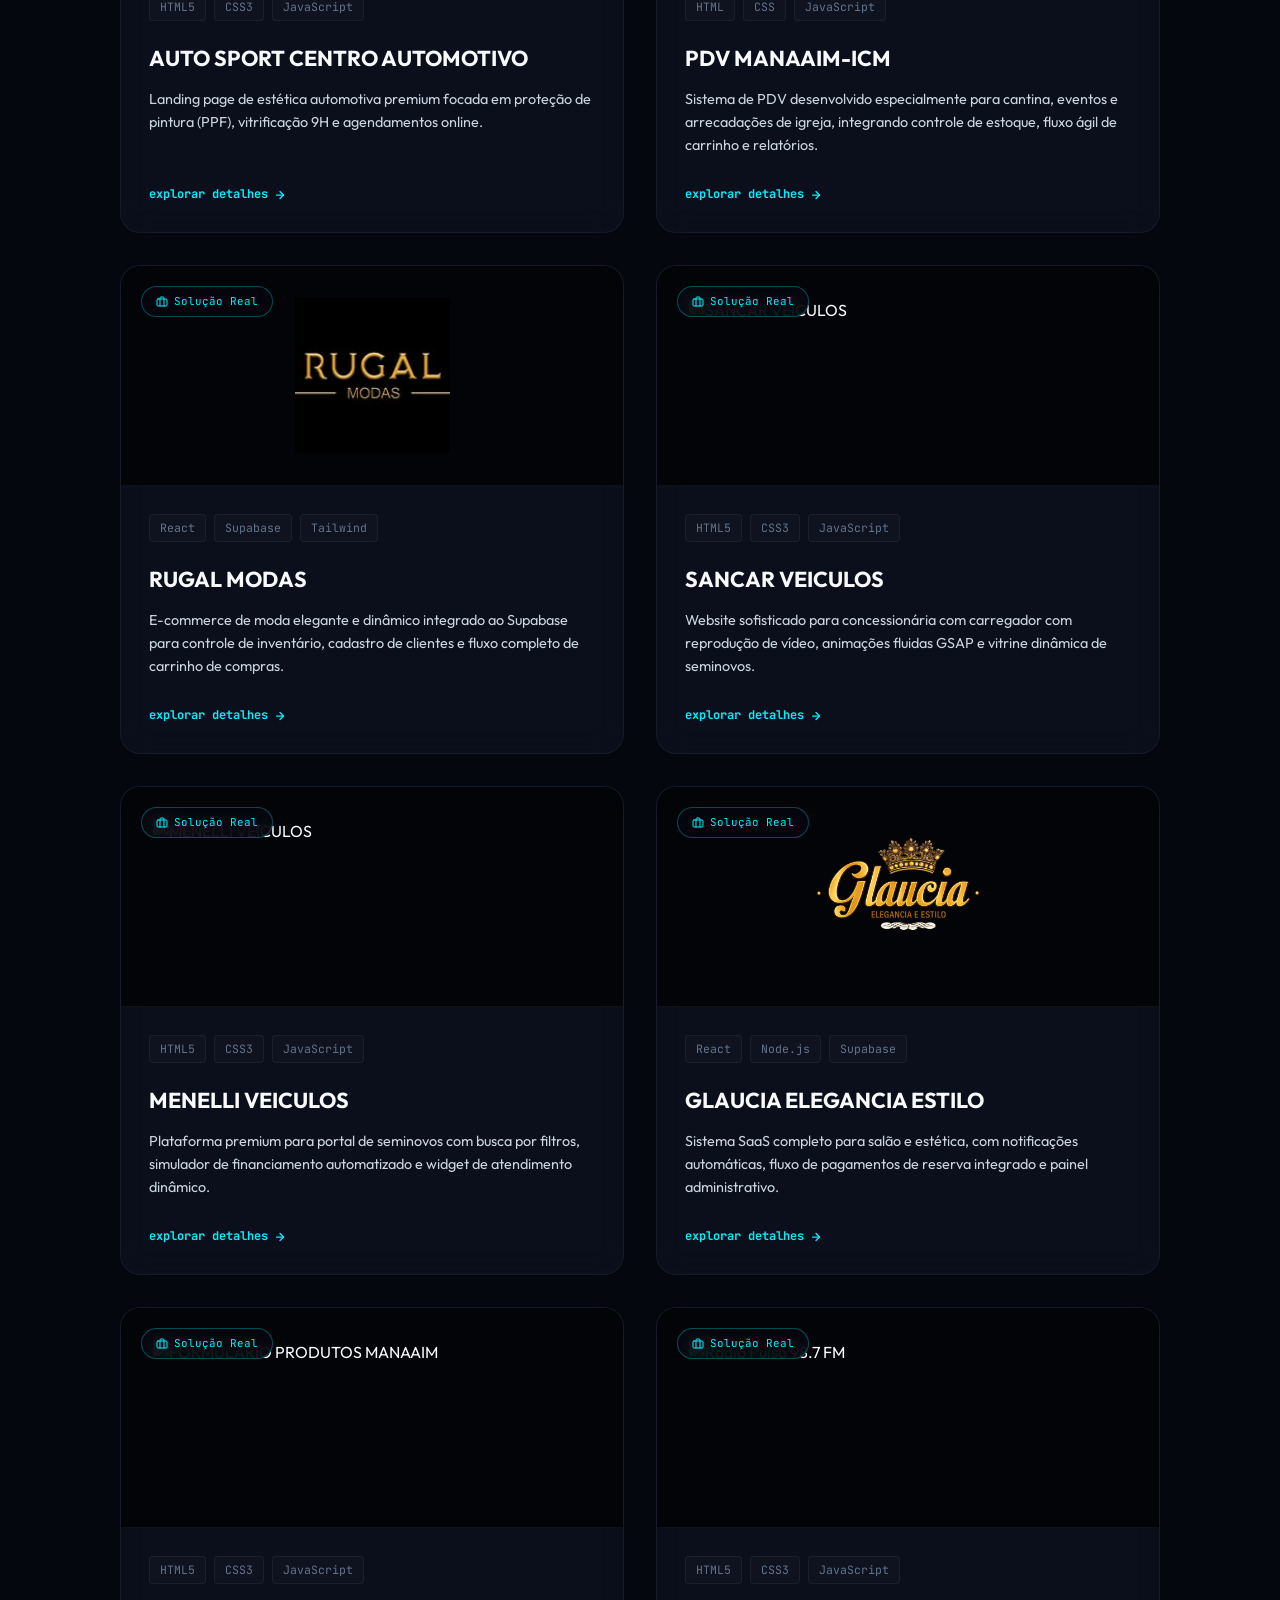
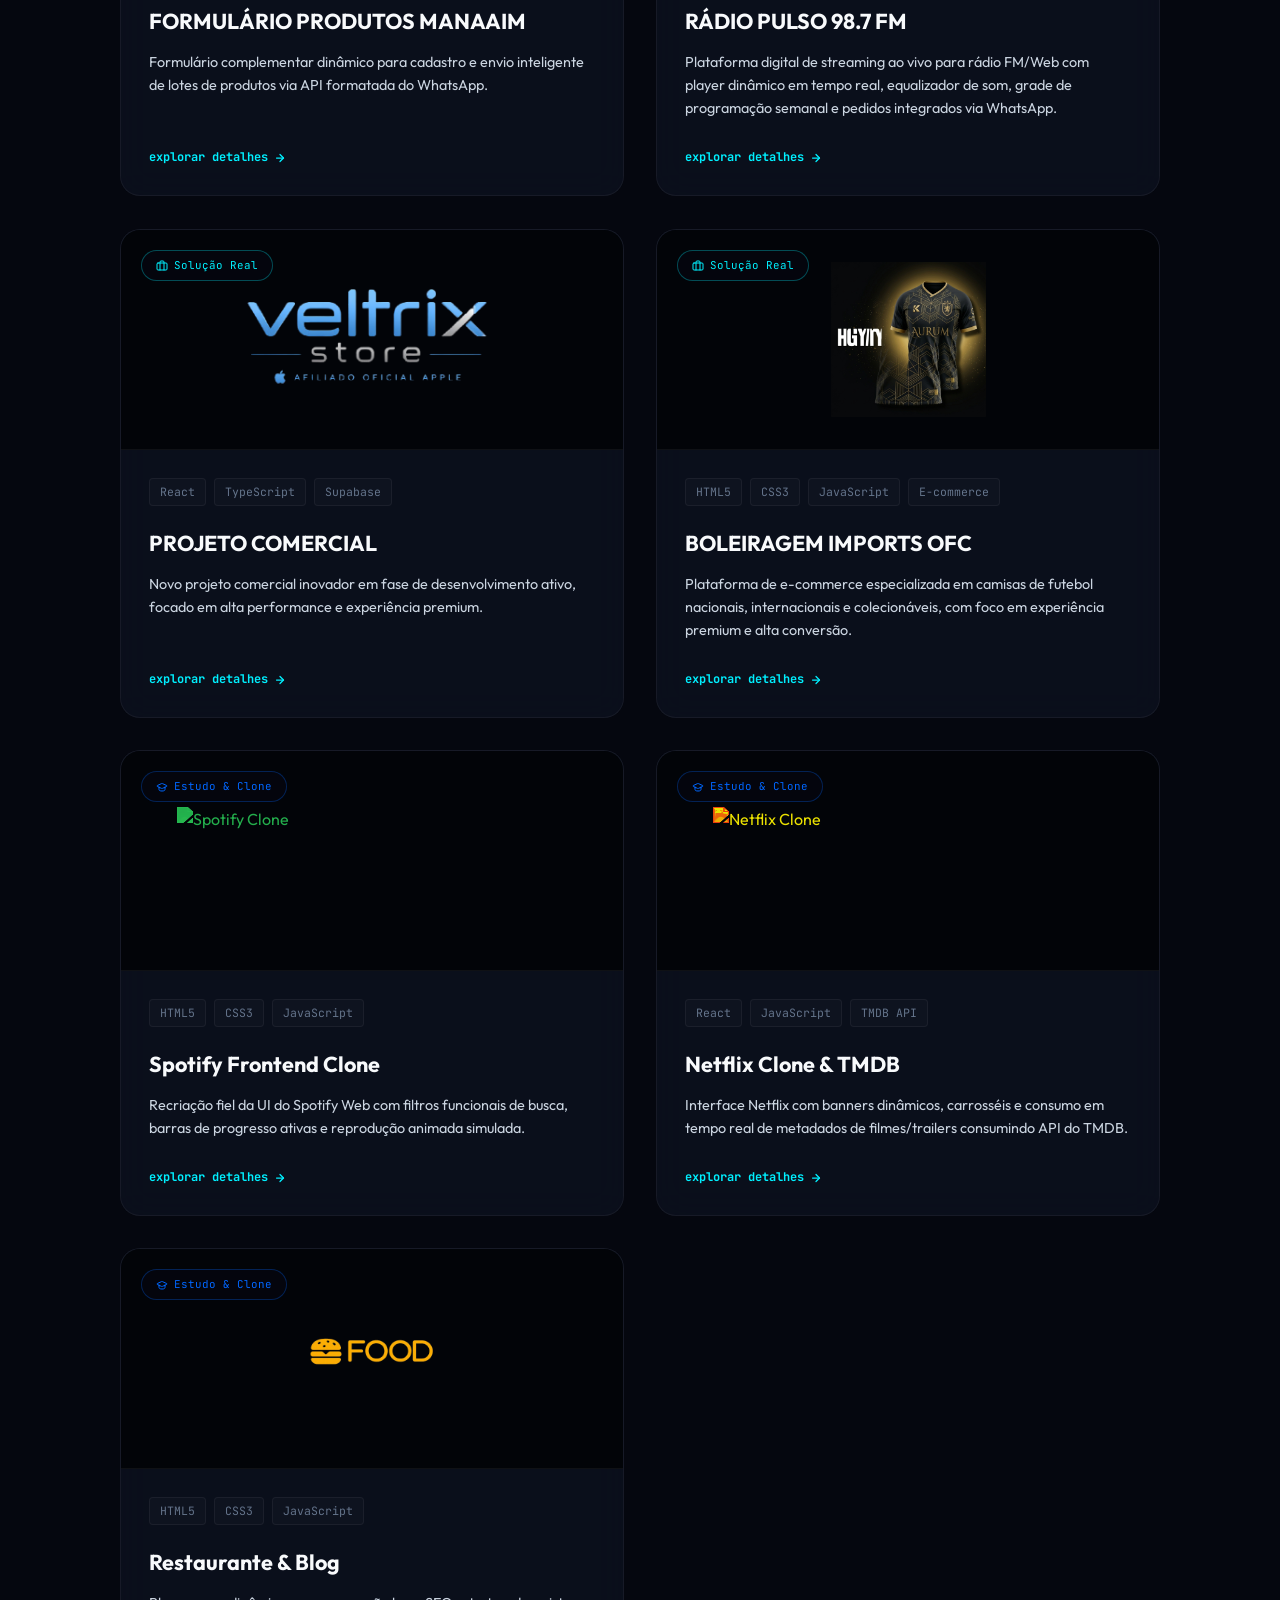
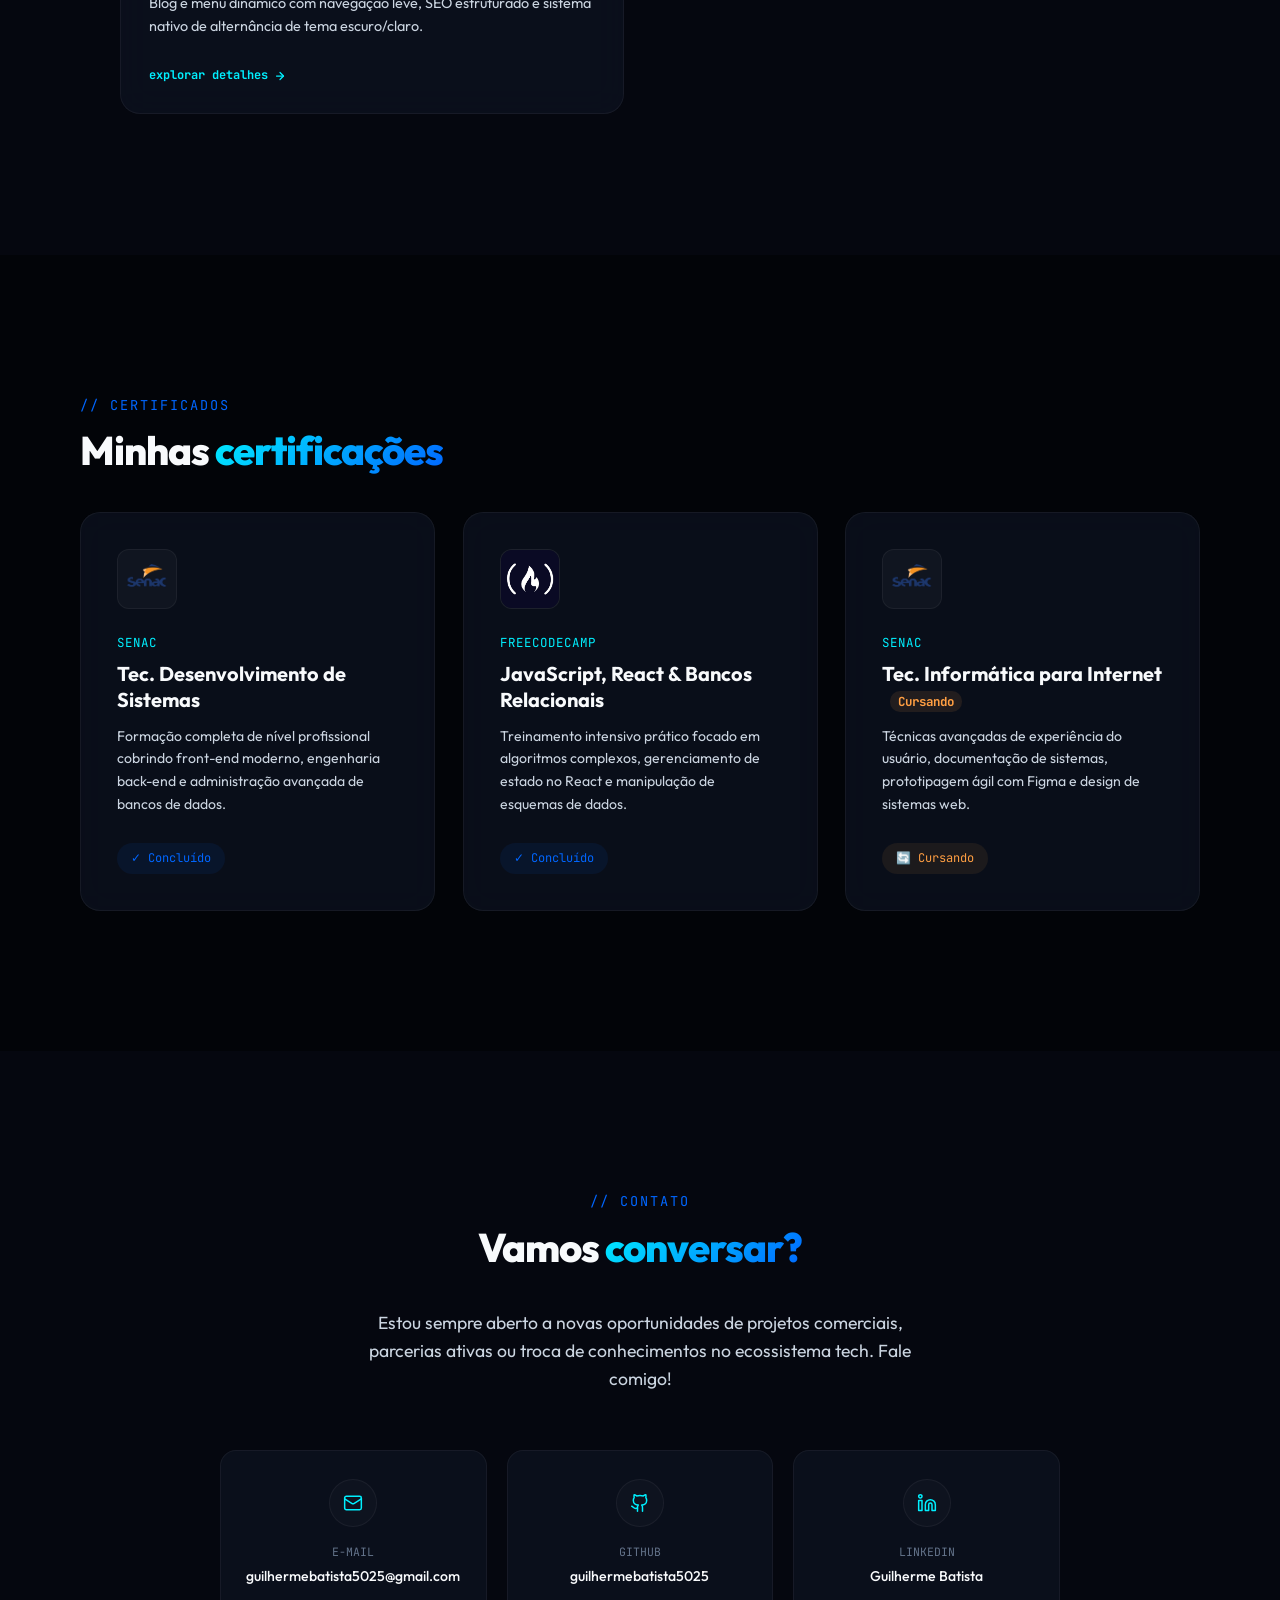
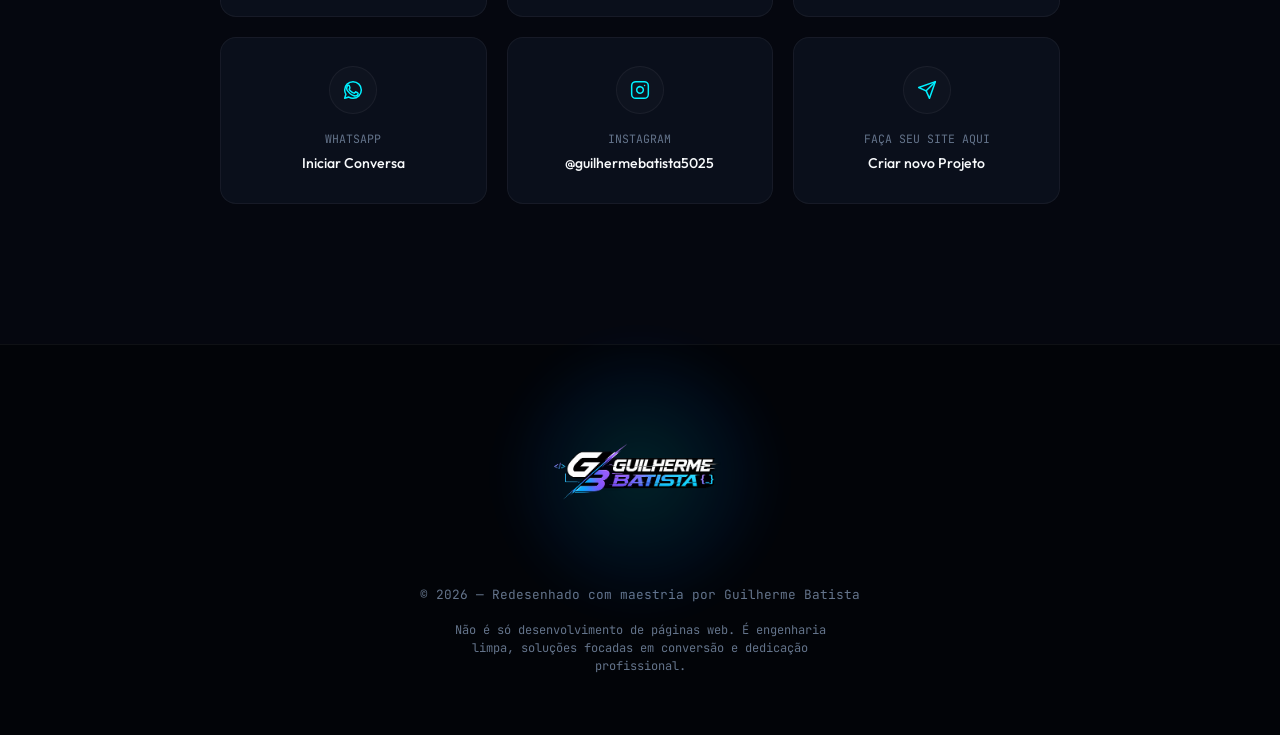
==== commit 20ca60ca: "Fazendo otimizações na versão mobile" ====
--- a/index.html
+++ b/index.html
@@ -196,7 +196,6 @@
                     <div class="skill-cat-name">Back-end</div>
                     <div class="skill-pills">
                         <span class="pill">Node.js</span>
-                        <span class="pill">Stripe</span>
                         <span class="pill">Express</span>
                         <span class="pill">REST API</span>
                         <span class="pill">SQL</span>
@@ -214,26 +213,11 @@
                     <div class="skill-pills">
                         <span class="pill">Git</span>
                         <span class="pill">GitHub</span>
-                        <span class="pill">Antigravity</span>
+                        <span class="pill">Visual Studio Code</span>
                         <span class="pill">Figma</span>
                         <span class="pill">Vercel</span>
                     </div>
                 </div>
-
-                <!-- IAs -->
-                <div class="skill-category reveal">
-                    <div class="skill-cat-icon">
-                        <svg xmlns="http://www.w3.org/2000/svg" width="32" height="32" viewBox="0 0 24 24" fill="none" stroke="currentColor" stroke-width="1.8" stroke-linecap="round" stroke-linejoin="round"><rect width="18" height="18" x="3" y="3" rx="2"/><path d="M9 9h6v6H9z"/><path d="M9 1v2"/><path d="M15 1v2"/><path d="M9 21v2"/><path d="M15 21v2"/><path d="M21 9h2"/><path d="M21 15h2"/><path d="M1 9h2"/><path d="M1 15h2"/></svg>
-                    </div>
-                    <div class="skill-cat-name">IAs que utilizo</div>
-                    <div class="skill-pills">
-                        <span class="pill">Claude</span>
-                        <span class="pill">ChatGPT</span>
-                        <span class="pill">Gemini</span>
-                        <span class="pill">Google labs</span>
-                    </div>
-                </div>
-
             </div>
         </div>
     </section>
@@ -456,10 +440,10 @@
             </div>
 
             <!-- 9. PROJETO COMERCIAL - EM BREVE (real) -->
-            <div class="project-card reveal" data-id="NOVO PROJETO COMERCIAL" data-category="estudo">
-                <div class="project-thumb">
-                    <span class="project-badge-type estudo">
-                        <svg xmlns="http://www.w3.org/2000/svg" width="12" height="12" viewBox="0 0 24 24" fill="none" stroke="currentColor" stroke-width="2" stroke-linecap="round" stroke-linejoin="round" class="project-badge-icon"><path d="M16 20V4a2 2 0 0 0-2-2h-4a2 2 0 0 0-2 2v16"/><rect width="20" height="14" x="2" y="6" rx="2"/></svg> Estudo
+            <div class="project-card reveal" data-id="NOVO PROJETO COMERCIAL" data-category="real">
+                <div class="project-thumb">
+                    <span class="project-badge-type real">
+                        <svg xmlns="http://www.w3.org/2000/svg" width="12" height="12" viewBox="0 0 24 24" fill="none" stroke="currentColor" stroke-width="2" stroke-linecap="round" stroke-linejoin="round" class="project-badge-icon"><path d="M16 20V4a2 2 0 0 0-2-2h-4a2 2 0 0 0-2 2v16"/><rect width="20" height="14" x="2" y="6" rx="2"/></svg> Solução Real
                     </span>
                     <img src="img-projetos/veltrix.png" alt="Projeto Comercial">
                 </div>
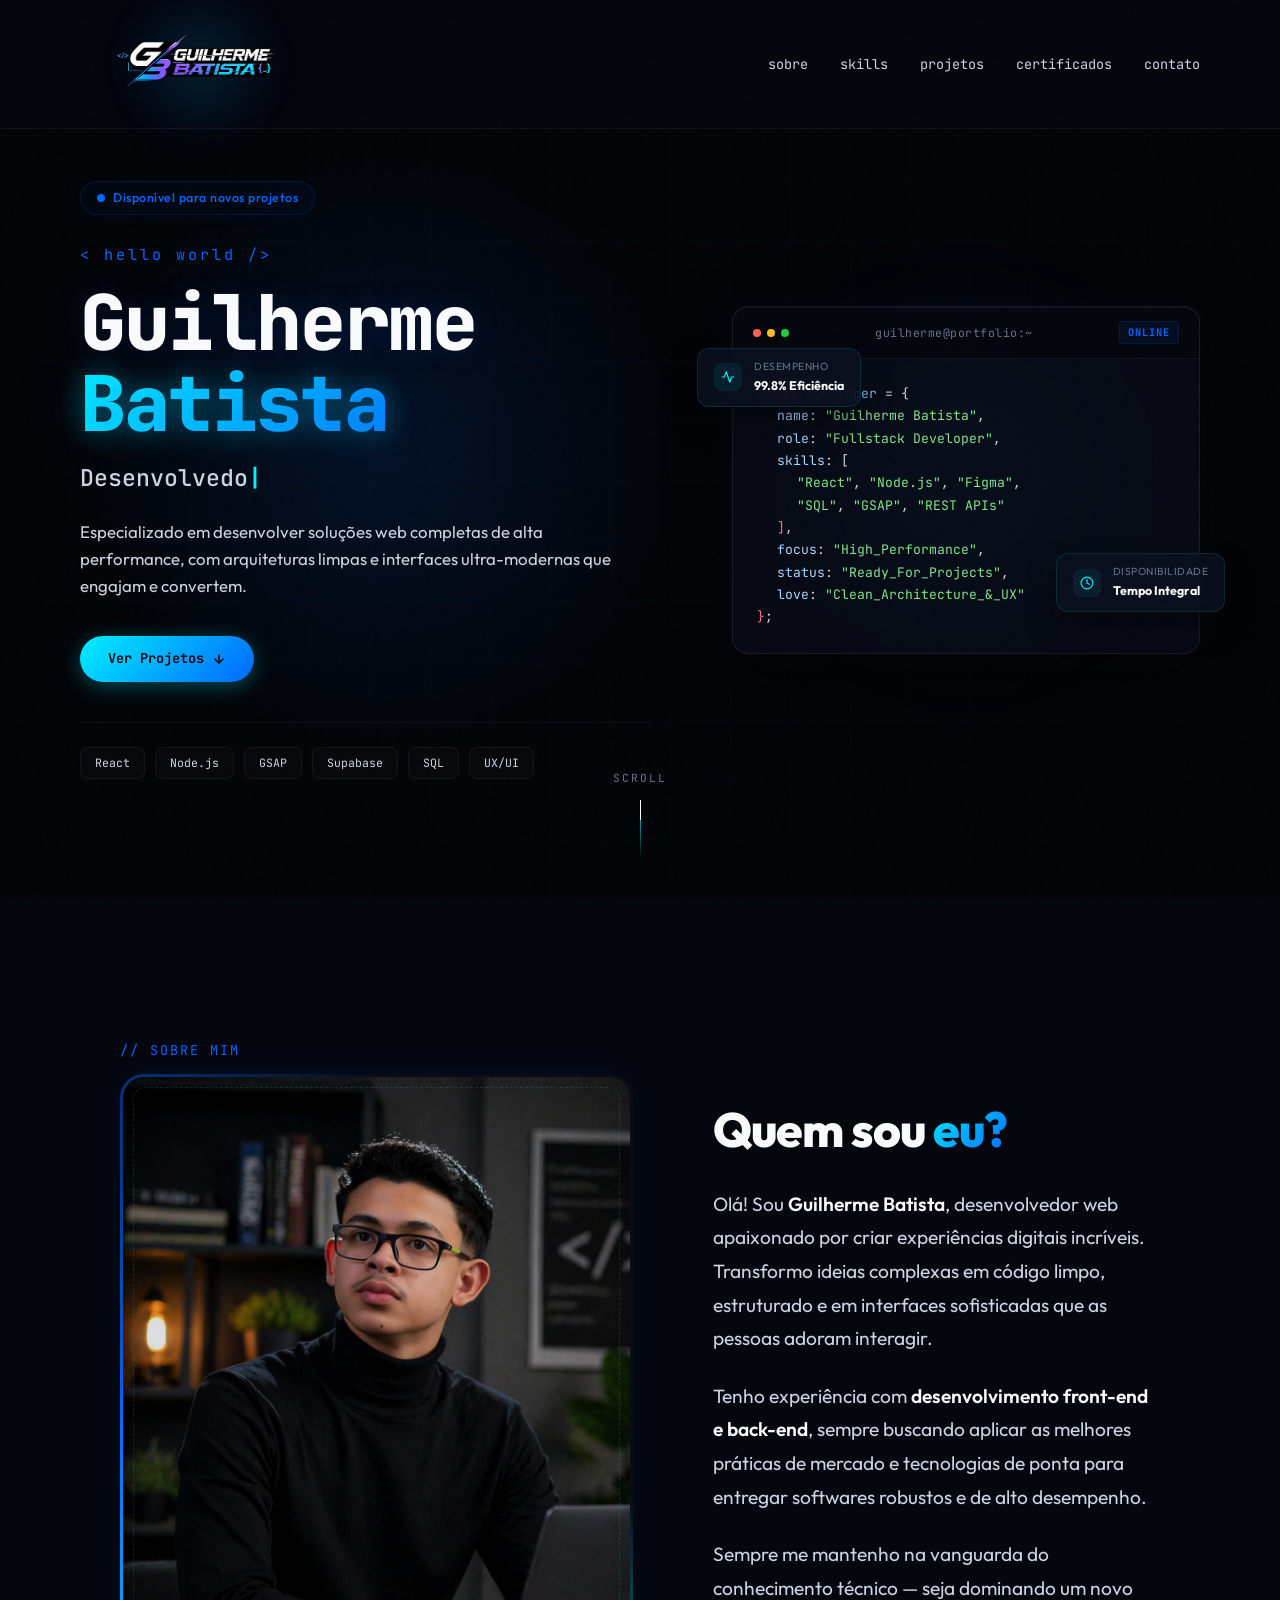
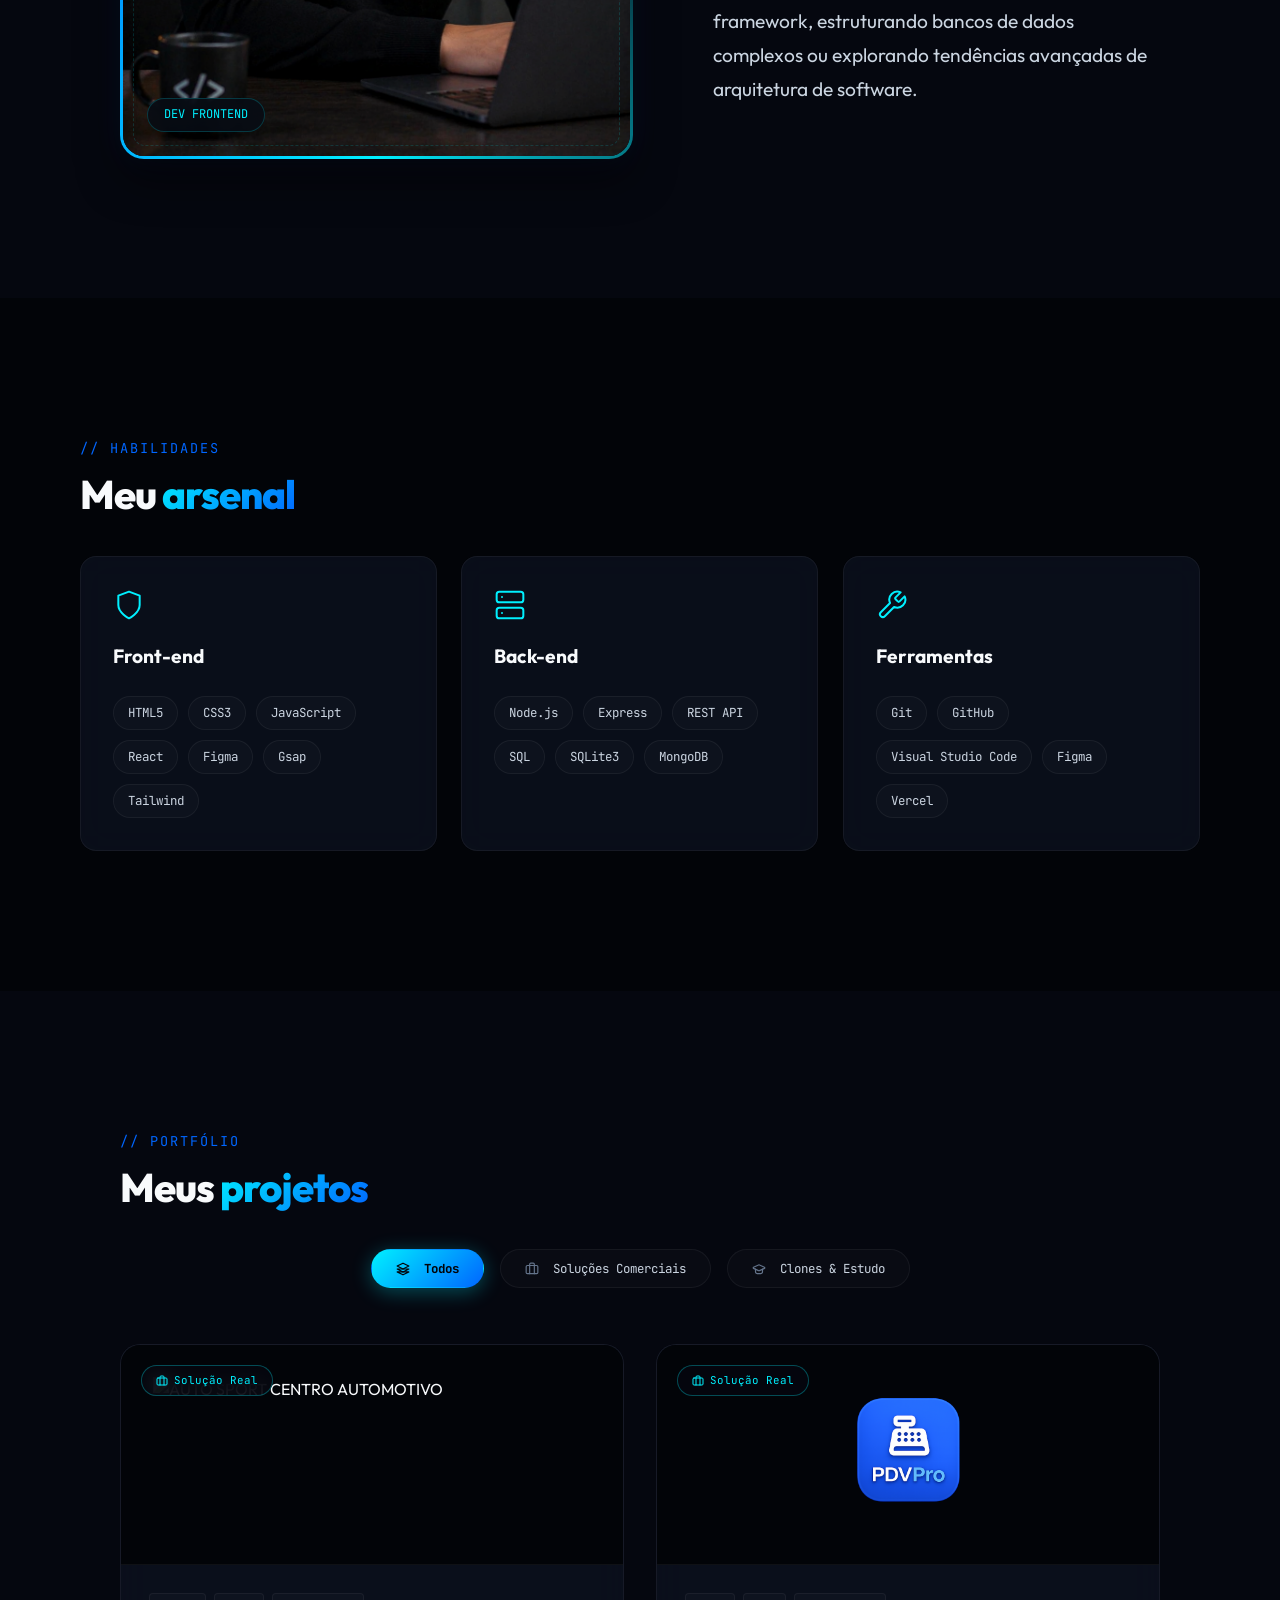
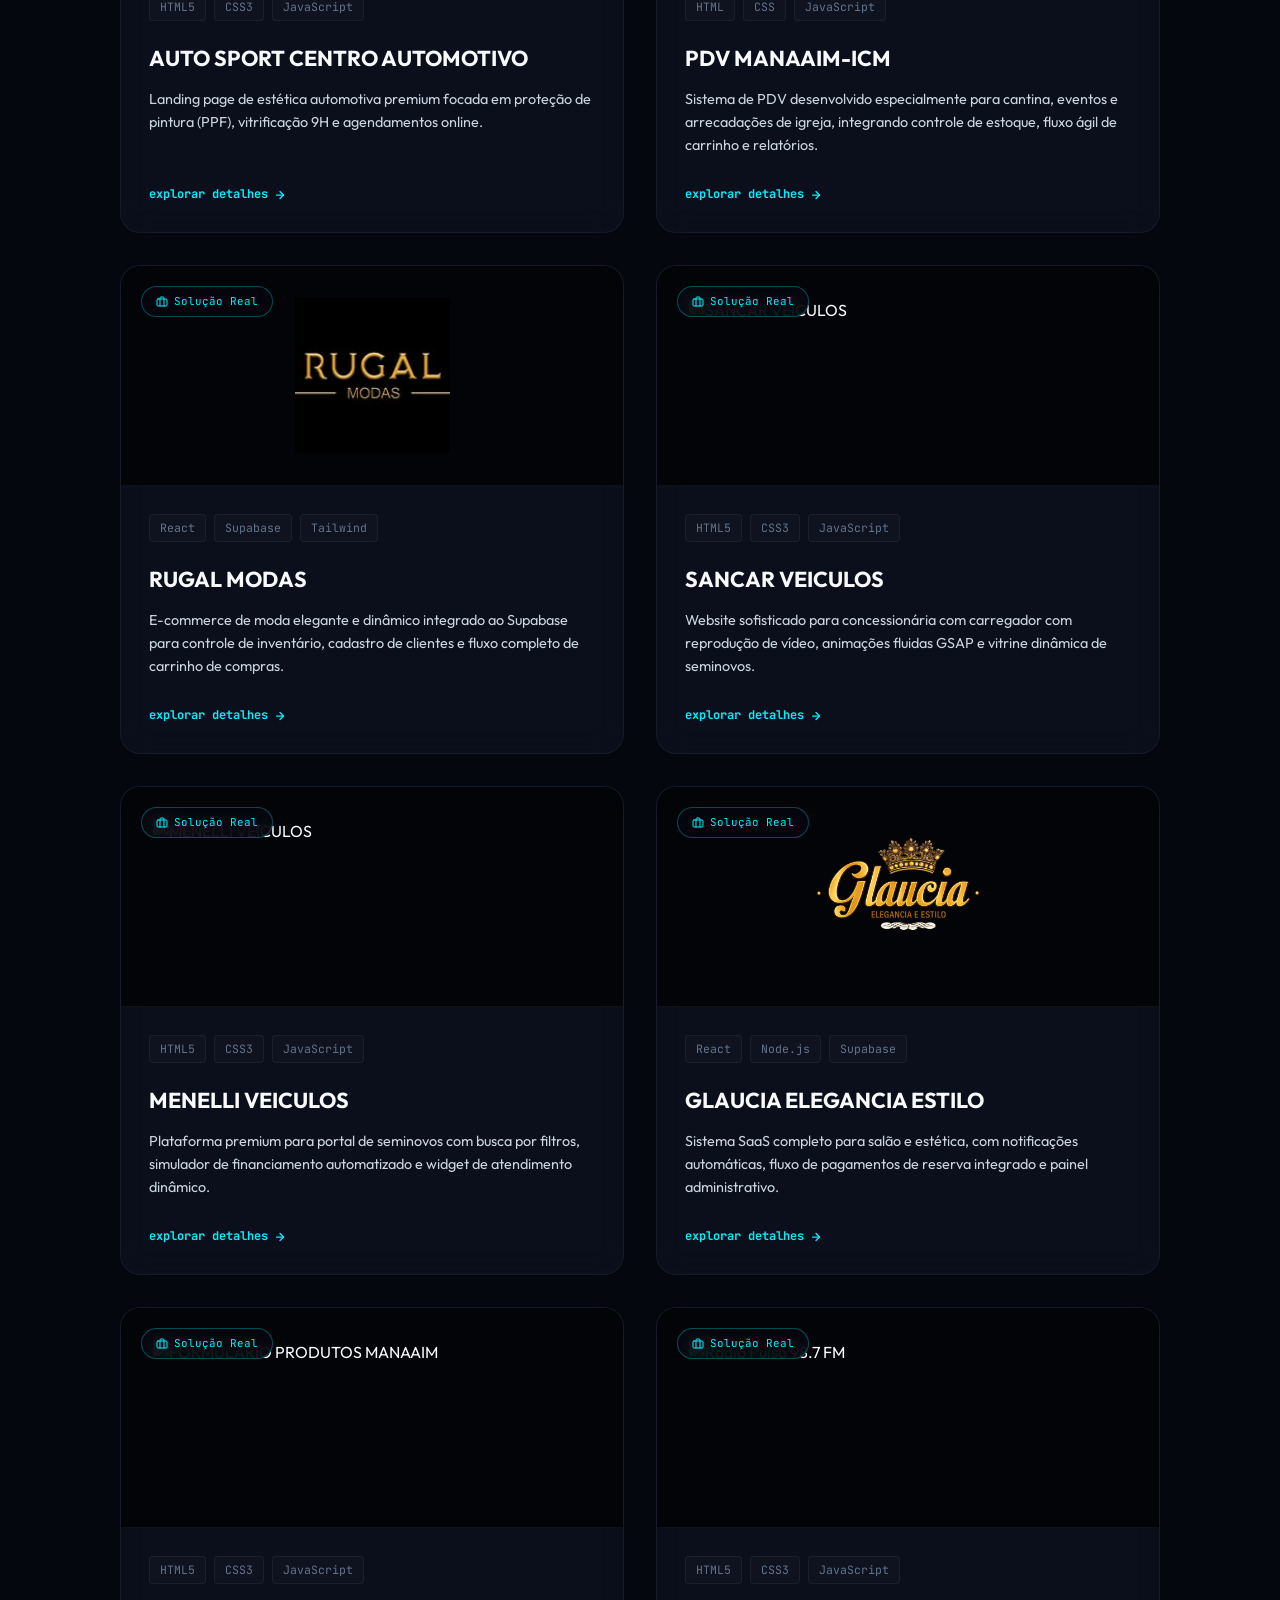
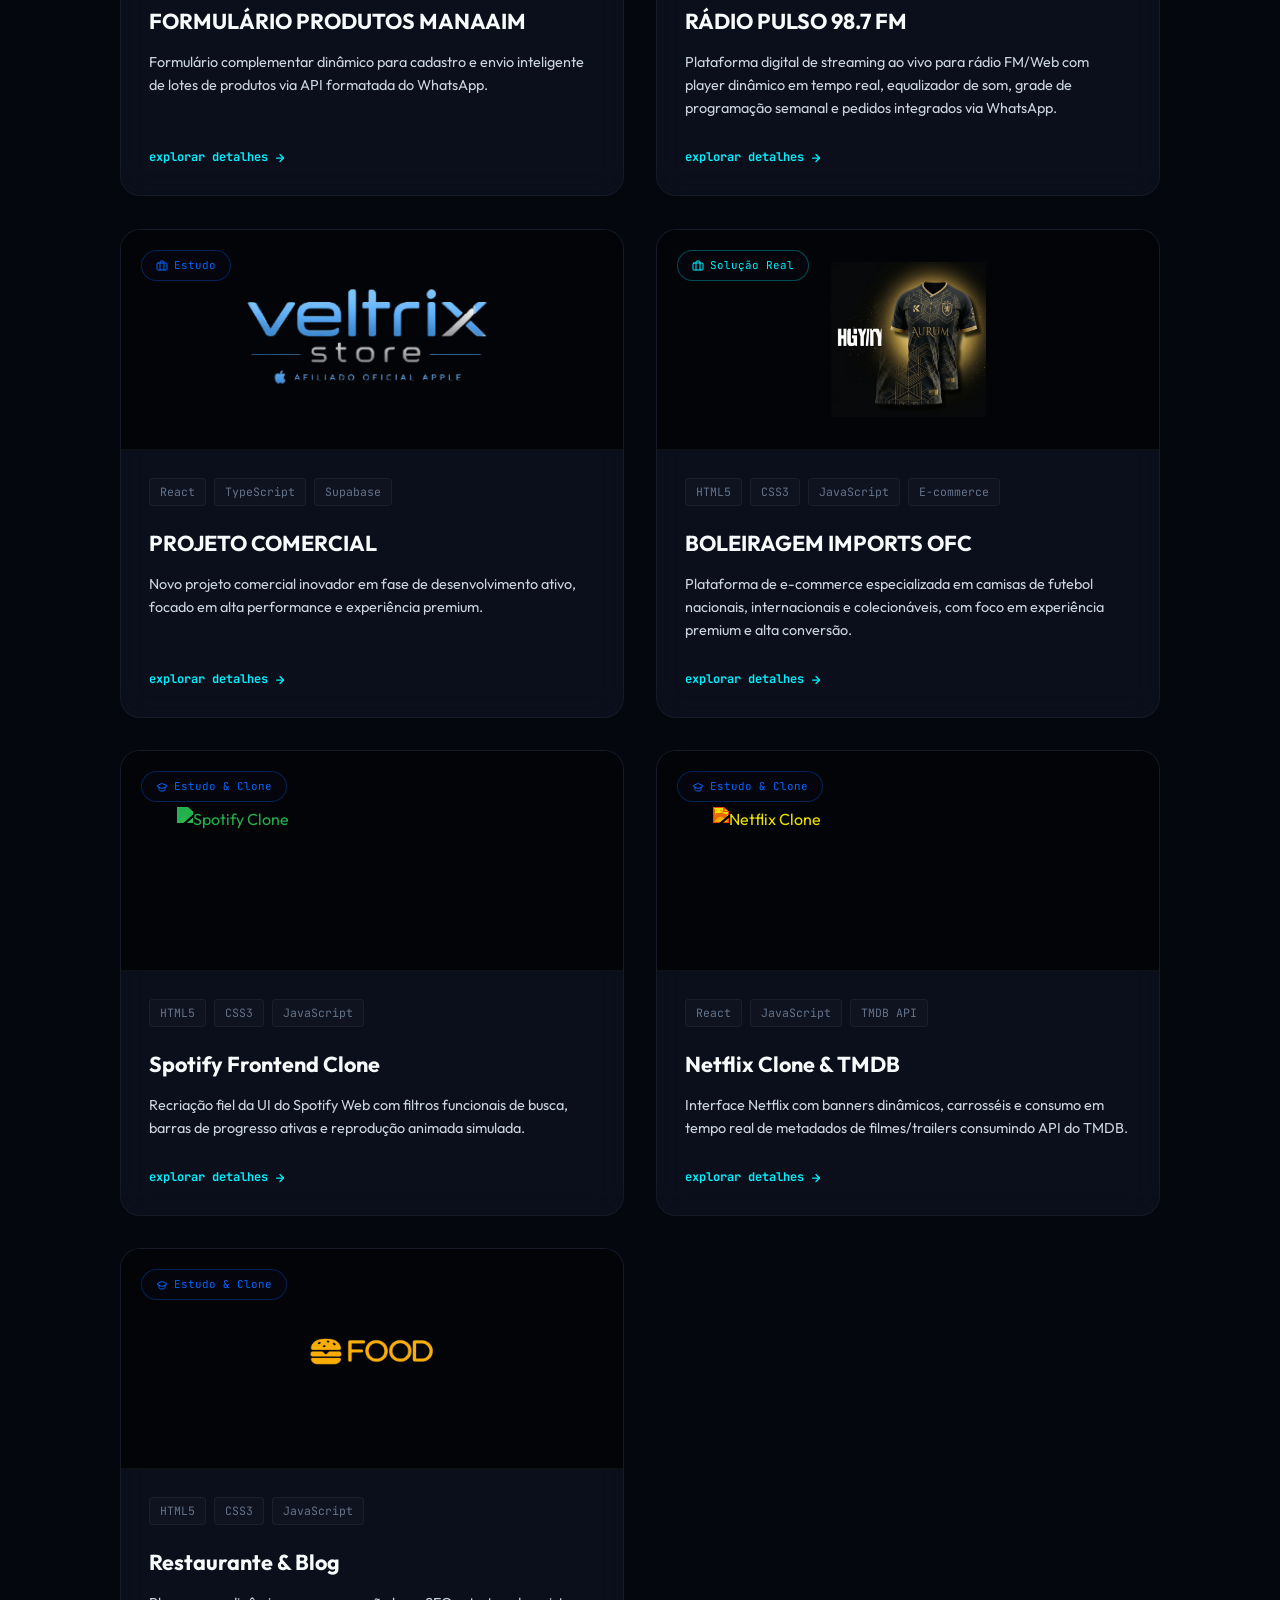
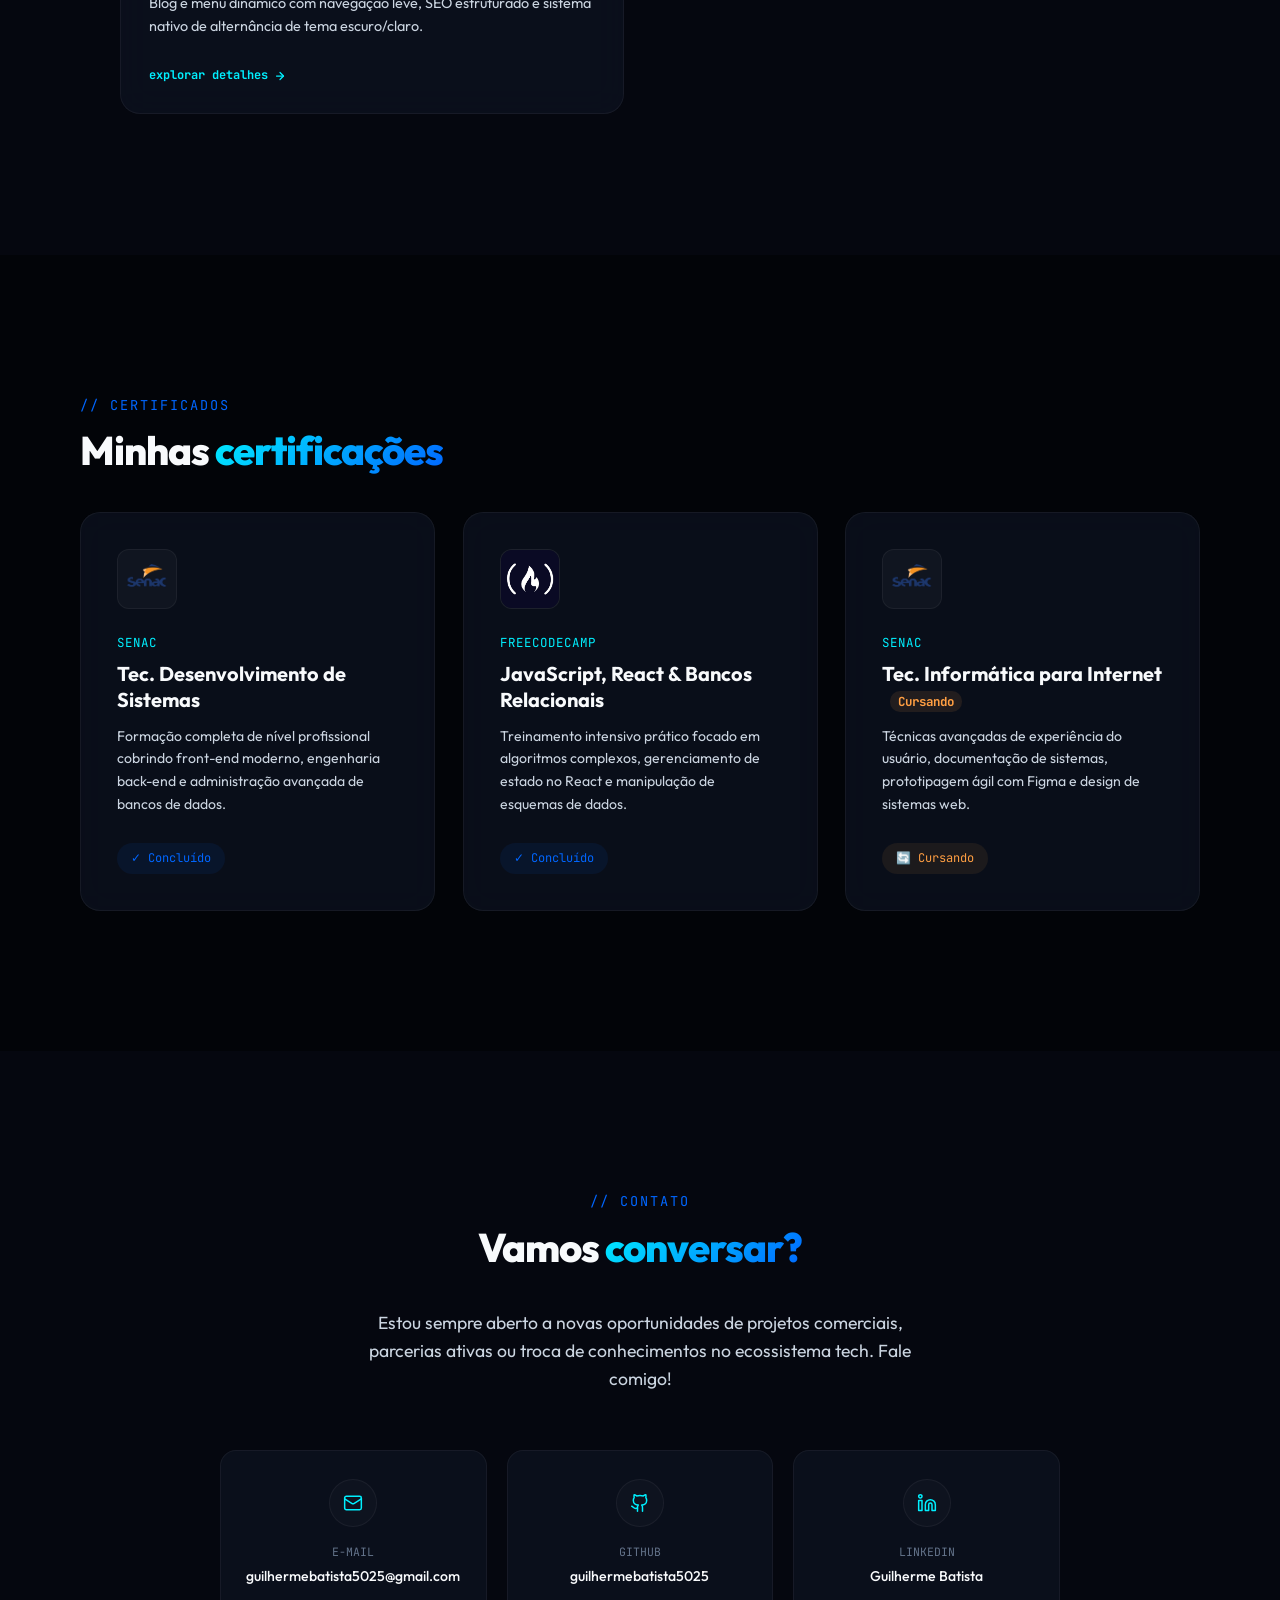
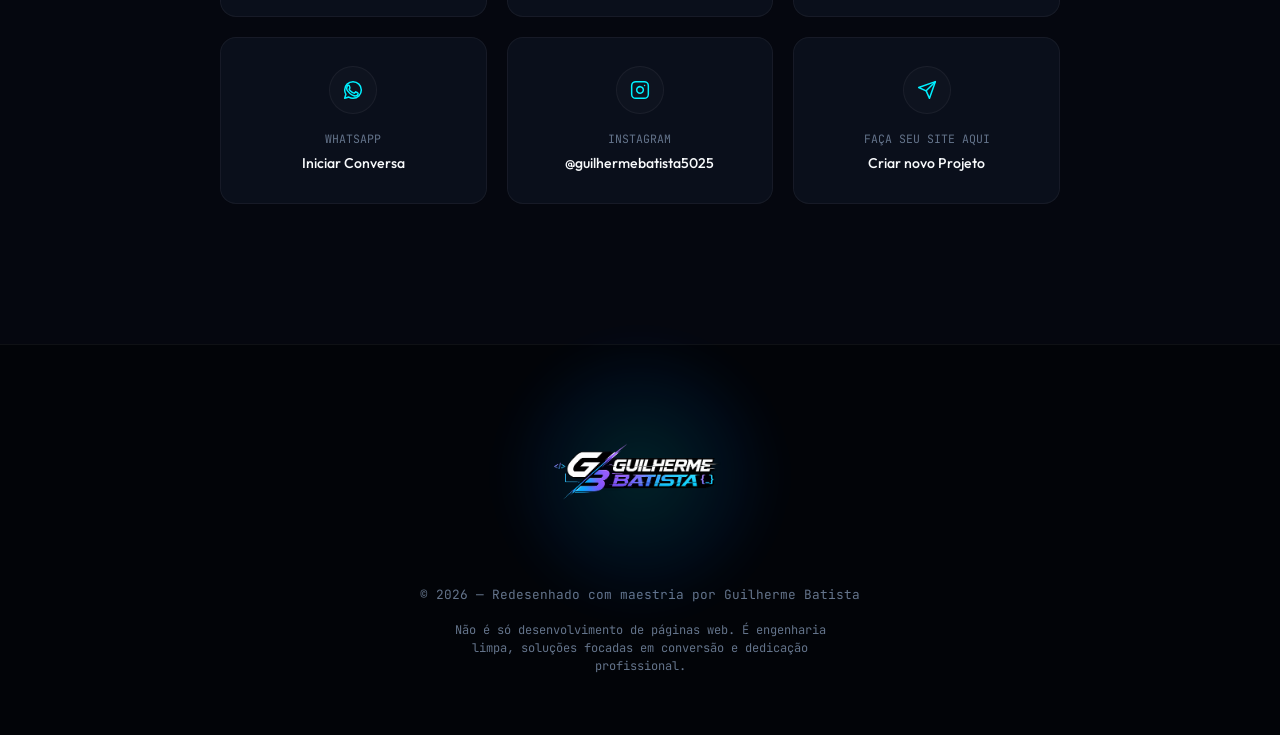
==== commit 9ea929ac: "Merge branch 'main' of https://github.com/guilhermebatista5025/Guilherme-portfolio # Please enter a " ====
--- a/index.html
+++ b/index.html
@@ -440,10 +440,10 @@
             </div>
 
             <!-- 9. PROJETO COMERCIAL - EM BREVE (real) -->
-            <div class="project-card reveal" data-id="NOVO PROJETO COMERCIAL" data-category="real">
-                <div class="project-thumb">
-                    <span class="project-badge-type real">
-                        <svg xmlns="http://www.w3.org/2000/svg" width="12" height="12" viewBox="0 0 24 24" fill="none" stroke="currentColor" stroke-width="2" stroke-linecap="round" stroke-linejoin="round" class="project-badge-icon"><path d="M16 20V4a2 2 0 0 0-2-2h-4a2 2 0 0 0-2 2v16"/><rect width="20" height="14" x="2" y="6" rx="2"/></svg> Solução Real
+            <div class="project-card reveal" data-id="NOVO PROJETO COMERCIAL" data-category="estudo">
+                <div class="project-thumb">
+                    <span class="project-badge-type estudo">
+                        <svg xmlns="http://www.w3.org/2000/svg" width="12" height="12" viewBox="0 0 24 24" fill="none" stroke="currentColor" stroke-width="2" stroke-linecap="round" stroke-linejoin="round" class="project-badge-icon"><path d="M16 20V4a2 2 0 0 0-2-2h-4a2 2 0 0 0-2 2v16"/><rect width="20" height="14" x="2" y="6" rx="2"/></svg> Estudo
                     </span>
                     <img src="img-projetos/veltrix.png" alt="Projeto Comercial">
                 </div>
